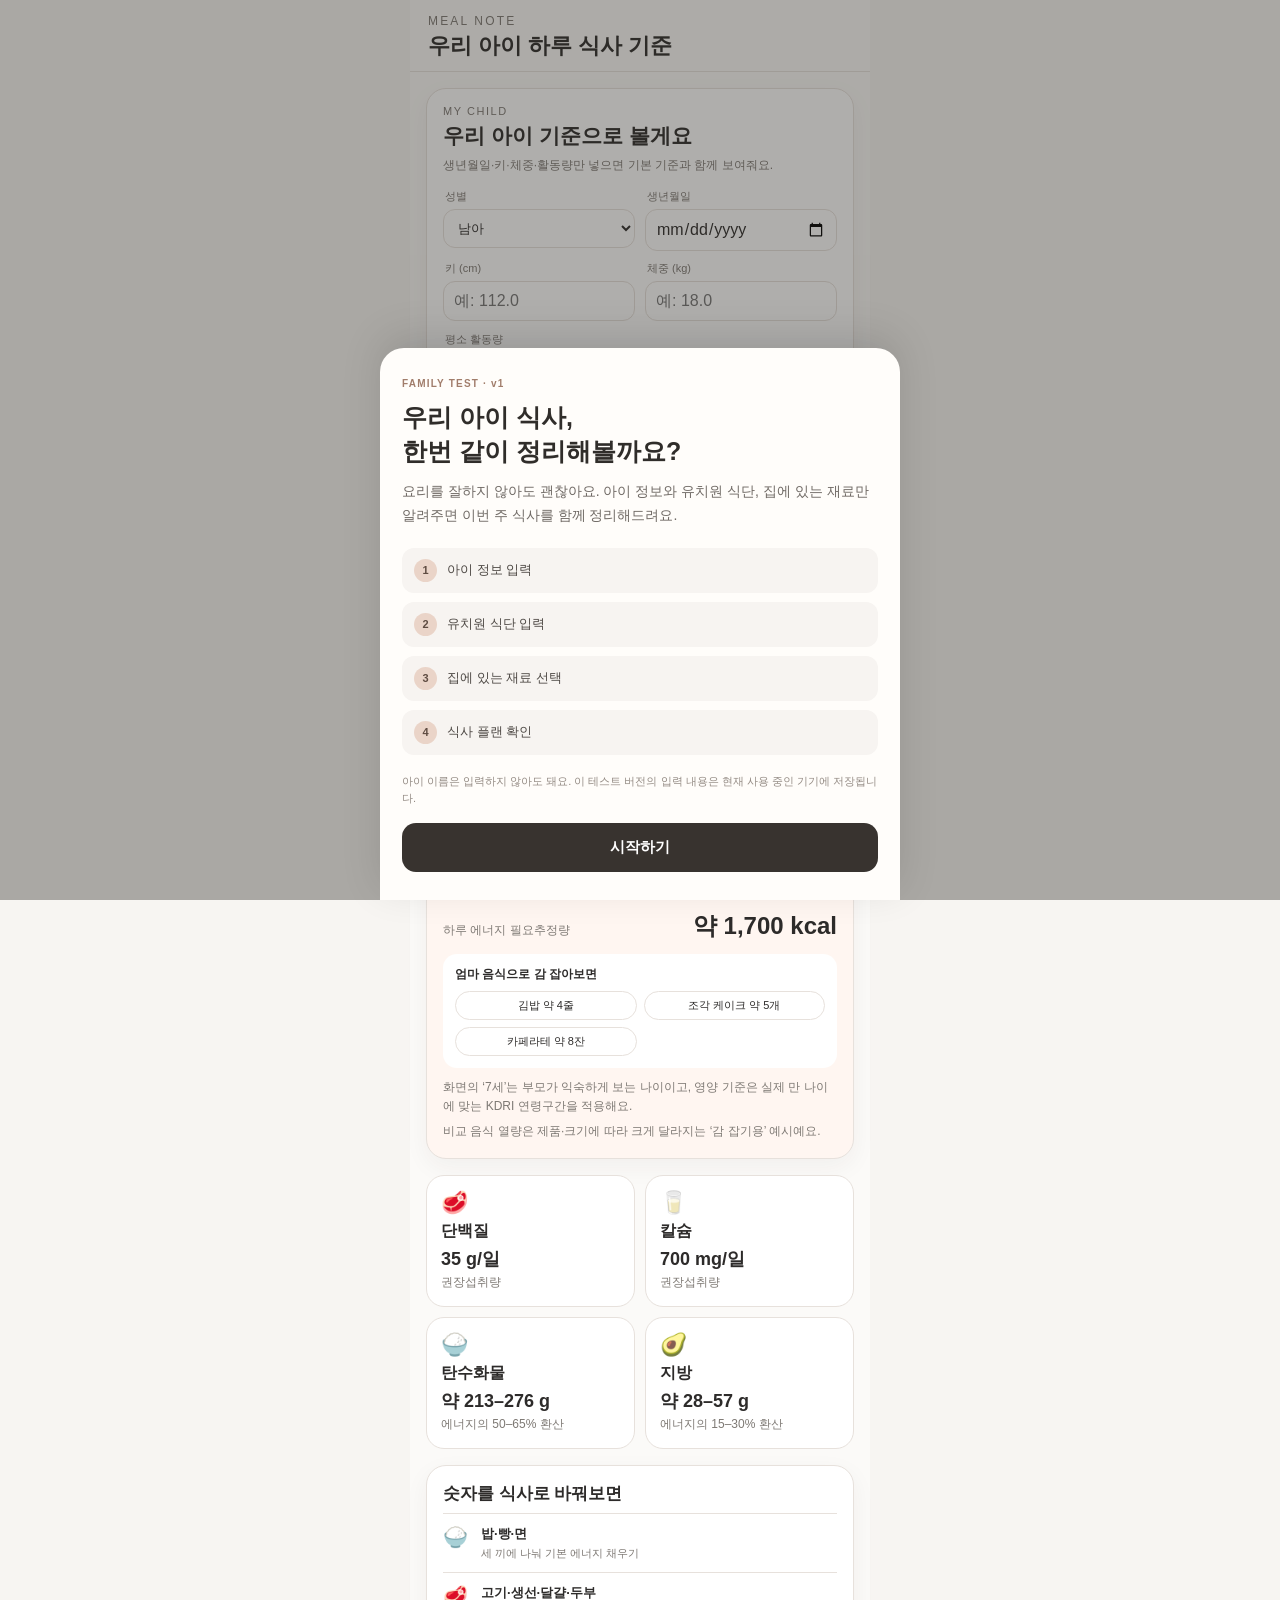
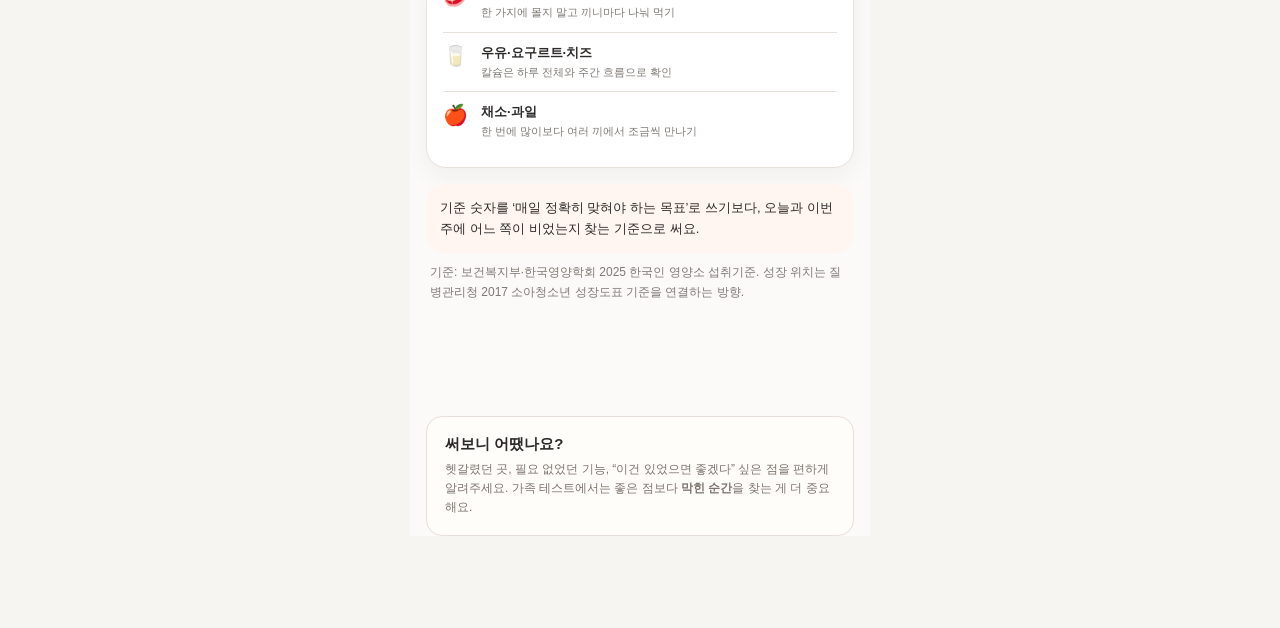
==== index.html @ 366c6d71 "Rename meal_note_family_test_v1.html to index.html" ====
<!doctype html>
<html lang="ko">
<head>
  <meta charset="utf-8" />
  <meta name="viewport" content="width=device-width, initial-scale=1" />
  <title>아이 식사 가이드 프로토타입</title>
  <style>
    :root{
      --bg:#f7f5f2;
      --card:#ffffff;
      --soft:#fff6f1;
      --soft2:#f4faf7;
      --text:#2d2b2a;
      --muted:#7e7974;
      --line:#e7e1dc;
      --accent:#f0b9a2;
      --accent-deep:#c98265;
      --shadow:0 8px 24px rgba(58,46,38,.05);
    }
    *{box-sizing:border-box}
    body{
      margin:0;
      background:var(--bg);
      color:var(--text);
      font-family:-apple-system,BlinkMacSystemFont,"Apple SD Gothic Neo","Noto Sans KR","Malgun Gothic",sans-serif;
    }
    button,input{font:inherit}
    .app{max-width:460px;margin:0 auto;min-height:100vh;background:#fbfaf8}
    header{
      position:sticky;top:0;z-index:10;
      background:rgba(251,250,248,.94);backdrop-filter:blur(10px);
      border-bottom:1px solid var(--line);
      padding:14px 18px 10px;
    }
    .brand{font-size:12px;letter-spacing:.18em;color:var(--muted)}
    .title{font-size:22px;font-weight:750;margin-top:3px}
    main{padding:16px 16px 96px}
    .view{display:none}
    .view.active{display:block}
    .section{margin-bottom:16px}
    .card{
      background:var(--card);border:1px solid var(--line);border-radius:20px;
      padding:16px;box-shadow:var(--shadow);
    }
    .hero{background:var(--soft)}
    .eyebrow{font-size:11px;letter-spacing:.14em;color:var(--muted)}
    h2{font-size:21px;margin:5px 0 6px}
    h3{font-size:17px;margin:0 0 6px}
    p{margin:0}
    .muted{color:var(--muted);font-size:12px;line-height:1.6}
    .grid2{display:grid;grid-template-columns:1fr 1fr;gap:10px}
    .mini{
      background:var(--card);border:1px solid var(--line);border-radius:18px;padding:14px;
    }
    .mini .emoji{font-size:22px}
    .mini strong{display:block;margin:5px 0 3px}
    .tagrow{display:flex;gap:7px;flex-wrap:wrap;margin-top:10px}
    .tag{border:1px solid var(--line);background:#fff;border-radius:999px;padding:6px 9px;font-size:11px}
    .upload{
      border:1.5px dashed #d9d1cb;border-radius:16px;padding:22px 14px;text-align:center;
      background:#fdfcfb;cursor:pointer;
    }
    .upload:hover{background:#fff9f6}
    .btnrow{display:grid;grid-template-columns:1fr 1fr;gap:8px;margin-top:10px}
    .btn{
      border:1px solid var(--line);border-radius:13px;background:#fff;padding:11px 12px;
      cursor:pointer;color:var(--text);
    }
    .btn.primary{background:#fff0e9;border-color:#efd4c8;font-weight:700}
    .btn.full{width:100%}
    .tabs{display:flex;gap:7px;margin:12px 0}
    .tab{
      border:0;background:transparent;border-radius:999px;padding:7px 11px;color:var(--muted);cursor:pointer
    }
    .tab.active{background:#fff0e9;color:var(--text);font-weight:700}
    .inputrow{display:flex;gap:8px}
    input[type=text]{
      flex:1;border:1px solid var(--line);border-radius:14px;padding:12px 13px;background:#fff;outline:none;
    }
    input[type=text]:focus{border-color:#d8b4a5}
    .chips{display:flex;gap:7px;flex-wrap:wrap;margin-top:12px}
    .chip{
      display:inline-flex;align-items:center;gap:5px;border:1px solid var(--line);
      background:#fff;border-radius:999px;padding:7px 9px;font-size:12px;
    }
    .chip button{border:0;background:none;color:#aaa;cursor:pointer;padding:0}
    .day{border:1px solid var(--line);border-radius:20px;overflow:hidden;background:#fff;box-shadow:var(--shadow)}
    .dayhead{padding:13px 15px;display:flex;justify-content:space-between;align-items:center}
    .today{background:var(--soft)}
    .tomorrow{background:var(--soft2)}
    .row{display:grid;grid-template-columns:78px 1fr;gap:7px;padding:10px 13px;border-top:1px solid var(--line)}
    .label{font-size:12px;color:var(--muted);font-weight:700}
    .food{font-size:13px;line-height:1.55}
    .note{
      background:var(--soft);border-radius:18px;padding:14px;font-size:13px;line-height:1.6
    }
    .preview{
      margin-top:10px;border-radius:14px;overflow:hidden;border:1px solid var(--line);display:none
    }
    .preview img{display:block;width:100%}
    .bottom{
      position:fixed;left:50%;bottom:0;transform:translateX(-50%);
      width:min(460px,100%);display:grid;grid-template-columns:repeat(3,1fr);
      background:rgba(255,255,255,.96);backdrop-filter:blur(12px);border-top:1px solid var(--line)
    }
    .navbtn{
      border:0;background:transparent;padding:12px 6px 10px;color:var(--muted);cursor:pointer;font-size:11px
    }
    .navbtn span{display:block;font-size:18px;margin-bottom:3px}
    .navbtn.active{color:var(--accent-deep);font-weight:700}
    .status{margin-top:10px;font-size:12px;color:var(--accent-deep);min-height:18px}
    .ingredient-photo-label{display:block}

    .softPicker{background:#fbf8f5;border:1px solid var(--line);border-radius:18px;padding:14px;margin-top:14px}
    .pickerTitle{font-size:14px;font-weight:750}
    .pickerGroup{margin-top:15px}
    .pickerLabel{font-size:12px;font-weight:750;color:#5f5a56;margin-bottom:7px}
    .quickGrid{display:flex;flex-wrap:wrap;gap:7px}
    .quick{border:1px solid var(--line);background:#fff;border-radius:999px;padding:8px 10px;font-size:12px;cursor:pointer;color:var(--text)}
    .quick.selected{background:#fff0e9;border-color:#e9c5b5;color:#9c6049;font-weight:700}


    .storeTab{border:1px solid var(--line);background:#fff;border-radius:14px;padding:11px 5px;color:var(--muted);cursor:pointer}
    .storeTab.active{background:#fff0e9;border-color:#edcfc2;color:var(--text);font-weight:750}
    .categoryBlock{padding:13px 0;border-top:1px solid var(--line)}
    .categoryBlock:first-child{border-top:0;padding-top:0}
    .categoryBlock:last-child{padding-bottom:0}
    .categoryName{font-size:13px;font-weight:750;margin-bottom:8px}
    .homeMark{display:inline-block;margin-top:5px;color:#a66b53;font-size:11px;background:#fff4ef;padding:4px 7px;border-radius:999px}
    .flexTitle{display:flex;justify-content:space-between;align-items:flex-start;gap:10px}
    .futureRow{display:grid;grid-template-columns:52px 1fr;gap:11px;padding:13px 0;border-top:1px solid var(--line)}
    .futureRow:first-of-type{margin-top:10px}
    .futureDate{display:flex;flex-direction:column;font-size:13px}
    .futureDate span{font-size:11px;color:var(--muted);margin-top:2px}
    .futureRow>div:last-child{font-size:13px;line-height:1.5}
    .consume{display:flex;flex-direction:column;gap:8px;margin-top:10px;font-size:12px}
    .consume span{padding:9px 10px;background:#faf8f6;border-radius:12px}
    .consume b{display:inline-block;width:42px;color:#a66b53}


    .profileCard{background:#fff}

    .profileTop{display:flex;justify-content:space-between;gap:12px;align-items:flex-start}
    .editProfile{border:1px solid var(--line);background:#fff;border-radius:999px;padding:7px 11px;color:#9a6b57;cursor:pointer;font-size:12px}
    .profileSummary{margin-top:12px;padding:12px 13px;border:1px solid var(--line);background:#fbfaf8;border-radius:14px;font-size:13px;line-height:1.65}

    .profileGrid{display:grid;grid-template-columns:1fr 1fr;gap:10px}
    .fieldLabel{display:block;font-size:11px;color:var(--muted);margin:0 0 5px 2px}
    .field{width:100%;border:1px solid var(--line);background:#fff;border-radius:12px;padding:10px;color:var(--text)}
    .activityBtns{display:grid;grid-template-columns:repeat(3,1fr);gap:7px}
    .activity{border:1px solid var(--line);background:#fff;border-radius:12px;padding:9px 5px;color:var(--muted);cursor:pointer}
    .activity.active{background:#fff0e9;border-color:#edcfc2;color:var(--text);font-weight:700}
    .growthStats{display:grid;grid-template-columns:repeat(3,1fr);gap:8px}
    .growthStats>div{border:1px solid var(--line);border-radius:14px;padding:11px 8px;background:#fbfaf8}
    .growthStats span,.growthStats small{display:block;color:var(--muted);font-size:10px}
    .growthStats strong{display:block;font-size:16px;margin:4px 0}
    .officialLink{display:inline-block;margin-top:10px;color:#a66b53;font-size:12px;text-decoration:none}
    .energyHero{margin-top:12px}
    .energyHero>div:first-child{display:flex;justify-content:space-between;align-items:baseline;gap:10px;padding:12px 0}
    .energyHero>div:first-child span{font-size:12px;color:var(--muted)}
    .energyHero>div:first-child strong{font-size:24px}
    .compareBox{display:grid;grid-template-columns:1fr 1fr;gap:7px;background:#fff;border-radius:14px;padding:12px}
    .compareBox b{grid-column:1/-1;font-size:12px;margin-bottom:1px}
    .compareBox span{font-size:11px;border:1px solid var(--line);border-radius:999px;padding:6px 8px;text-align:center}
    .number{font-size:18px;font-weight:800;margin:5px 0 2px}
    .dailyFoodRow{display:grid;grid-template-columns:30px 1fr;gap:8px;padding:11px 0;border-top:1px solid var(--line)}
    .dailyFoodRow:first-of-type{margin-top:8px}
    .dailyFoodRow span{font-size:20px}
    .dailyFoodRow b{display:block;font-size:13px}
    .dailyFoodRow small{display:block;color:var(--muted);font-size:11px;margin-top:2px;line-height:1.5}


    .recipeBox{margin:0 18px 14px;border:1px solid var(--line);border-radius:14px;background:#fff;overflow:hidden}
    .recipeBox summary{cursor:pointer;padding:13px 15px;font-weight:800;list-style:none}
    .recipeBox summary::-webkit-details-marker{display:none}
    .recipeInner{padding:0 15px 14px}
    .recipeNote{font-size:12px;color:#777;line-height:1.55;margin-bottom:10px}
    .recipeDish{padding:14px 0;border-top:1px solid var(--line)}
    .recipeDish:first-of-type{border-top:0}
    .recipeDishHead{display:flex;justify-content:space-between;gap:12px;align-items:baseline}
    .recipeDishHead b{font-size:16px}
    .recipeDishHead span{font-size:12px;color:#9b7a67;white-space:nowrap}
    .recipeMeta{font-size:12px;color:#827b75;margin-top:5px}
    .recipeIngredients{margin-top:8px;padding:9px 10px;border-radius:10px;background:#faf7f4;font-size:12px;line-height:1.55;color:#5e5a57}
    .recipeIngredients strong{color:#2f2d2b;margin-right:5px}
    .recipeDish ol{margin:10px 0 0 20px;padding:0;color:#4f4b47;font-size:13px;line-height:1.75}
    .videoBtn{display:flex;align-items:center;gap:10px;margin-top:12px;padding:12px 13px;border-radius:12px;background:#fff7f2;border:1px solid #ead8cc;color:#3c3834;text-decoration:none}
    .videoBtn b{display:block;font-size:13px;margin-bottom:2px}
    .videoBtn small{display:block;font-size:11px;line-height:1.45;color:#8a7467}
    .videoIcon{display:flex;align-items:center;justify-content:center;width:30px;height:30px;border-radius:50%;background:#e7c1ad;font-size:12px;flex:0 0 30px}
    .videoBtn.searchOnly{background:#fafafa;border-color:#e6e3e0}
    .videoBtn.searchOnly .videoIcon{background:#ece9e6}

    .videoRule{display:inline-block;margin-top:5px;color:#9a7968}


    .weeklyCard{margin:0 0 22px;padding:20px 18px;border:1px solid var(--line);border-radius:22px;background:#fff}
    .weeklyEyebrow{font-size:11px;letter-spacing:.14em;color:#8b8179;margin-bottom:7px}
    .weeklyTitle{font-size:21px;font-weight:800;line-height:1.4;margin-bottom:8px}
    .weeklySub{font-size:13px;color:#6c6763;line-height:1.6;margin-bottom:18px}
    .nutriRow{margin:14px 0}
    .nutriTop{display:flex;justify-content:space-between;gap:12px;font-size:14px}
    .nutriTop span{color:#7a746f;font-size:12px}
    .nutriTrack{height:9px;background:#f1ece8;border-radius:999px;overflow:hidden;margin:7px 0 5px}
    .nutriFill{height:100%;background:#d9b7a4;border-radius:999px}
    .nutriDesc{font-size:12px;color:#8a8580}
    .weeklyReassure{margin-top:18px;padding:14px 15px;border-radius:14px;background:#fbf6f1;font-size:14px;line-height:1.6;color:#5f574f}

    .reassureBox{margin:14px 18px 18px;padding:16px 17px;border-radius:16px;background:#fbf6f1;border:1px solid #eadfd6}
    .reassureEyebrow{font-size:11px;letter-spacing:.13em;color:#9b7a67;margin-bottom:6px}
    .reassureTitle{font-size:18px;font-weight:800;margin-bottom:7px}
    .reassureBody{font-size:14px;line-height:1.65;color:#5e5a57}
    .manualMeal{margin-top:14px;padding-top:4px;border-top:1px solid var(--line)}
    .mealText{width:100%;min-height:78px;resize:vertical;border:1px solid var(--line);background:#fff;border-radius:13px;padding:10px 11px;color:var(--text);font:inherit;line-height:1.55}
    .missingMeal{display:inline-block;background:#f6f3ef;color:#8b817a;border-radius:999px;padding:5px 8px;font-size:11px}
    .ingredientUsed{display:inline-block;margin-top:6px;color:#a66b53;background:#fff3ed;border-radius:999px;padding:5px 8px;font-size:11px}

    @media (max-width:360px){.grid2{grid-template-columns:1fr}.row{grid-template-columns:70px 1fr}}
  </style>

<style>
.testerWelcome{position:fixed;inset:0;z-index:99999;background:rgba(45,42,39,.38);display:flex;align-items:flex-end;justify-content:center;padding:0}
.testerSheet{width:min(100%,520px);background:#fffdfa;border-radius:24px 24px 0 0;padding:30px 22px 28px;box-shadow:0 -12px 40px rgba(0,0,0,.12)}
.testerBadge{font-size:10px;letter-spacing:.12em;color:#a17d6b;font-weight:700;margin-bottom:12px}
.testerSheet h2{font-size:25px;line-height:1.35;margin:0 0 12px;color:#302d2a}
.testerSheet>p{font-size:14px;line-height:1.7;color:#706a65;margin:0 0 20px}
.testerSteps{display:grid;gap:9px;margin:0 0 18px}
.testerSteps div{display:flex;align-items:center;gap:10px;padding:11px 12px;background:#f7f4f1;border-radius:12px;font-size:13px;color:#4e4945}
.testerSteps b{display:flex;width:23px;height:23px;border-radius:50%;align-items:center;justify-content:center;background:#ead4c8;color:#5f4c42;font-size:11px}
.testerPrivacy{font-size:11px;line-height:1.55;color:#948b84;margin-bottom:16px}
.testerStart{width:100%;border:0;border-radius:14px;padding:15px;background:#38332f;color:white;font-size:15px;font-weight:700}
.testFeedback{margin:18px 16px 92px;padding:18px;border:1px solid #e6ded8;border-radius:16px;background:#fffdfa}
.testFeedback h3{margin:0 0 6px;font-size:15px}.testFeedback p{margin:0;font-size:12px;line-height:1.6;color:#7c746e}
</style>

</head>
<body>
<div class="app">
  <header>
    <div class="brand">MEAL NOTE</div>
    <div class="title" id="headerTitle">우리 아이 하루 식사 기준</div>
  </header>

  <main>
    <!-- GUIDE -->
    <section class="view active" id="guide">
      <div class="section card profileCard">
        <div class="profileTop">
          <div>
            <div class="eyebrow">MY CHILD</div>
            <h2 id="profileHeadline">우리 아이 기준으로 볼게요</h2>
            <p class="muted" id="profileIntro">생년월일·키·체중·활동량만 넣으면 기본 기준과 함께 보여줘요.</p>
          </div>
          <button class="editProfile" id="editProfile" style="display:none">수정</button>
        </div>

        <div id="profileSummary" class="profileSummary" style="display:none"></div>

        <div id="profileForm">
        <div class="profileGrid" style="margin-top:14px">
          <div>
            <label class="fieldLabel">성별</label>
            <select id="childSex" class="field">
              <option value="남자">남아</option>
              <option value="여자">여아</option>
            </select>
          </div>
          <div>
            <label class="fieldLabel">생년월일</label>
            <input id="childBirth" class="field" type="date">
          </div>
          <div>
            <label class="fieldLabel">키 (cm)</label>
            <input id="childHeight" class="field" type="number" step="0.1" placeholder="예: 112.0">
          </div>
          <div>
            <label class="fieldLabel">체중 (kg)</label>
            <input id="childWeight" class="field" type="number" step="0.1" placeholder="예: 18.0">
          </div>
        </div>

        <div style="margin-top:11px">
          <label class="fieldLabel">평소 활동량</label>
          <div class="activityBtns">
            <button class="activity active" data-act="보통">보통</button>
            <button class="activity" data-act="적음">적은 편</button>
            <button class="activity" data-act="많음">많은 편</button>
          </div>
        </div>
        <button class="btn primary full" id="saveProfile" style="margin-top:12px">우리 아이 정보 적용</button>
        <div class="status" id="profileStatus"></div>
        </div>
      </div>

      <div class="section card growthCard">
        <div class="flexTitle">
          <div><div class="eyebrow">GROWTH POSITION</div><h3 style="margin-top:4px">지금 어디쯤 있을까?</h3></div>
          <span class="muted" id="childAgeLabel">정보를 입력해 주세요</span>
        </div>
        <div class="growthStats" style="margin-top:13px">
          <div><span>키</span><strong id="heightStat">—</strong><small id="heightPct">공식 백분위 확인</small></div>
          <div><span>체중</span><strong id="weightStat">—</strong><small id="weightPct">공식 백분위 확인</small></div>
          <div><span>BMI</span><strong id="bmiStat">—</strong><small id="bmiPct">키·체중이 같으면 BMI 값도 같아요</small></div>
        </div>
        <p class="muted" style="margin-top:12px">BMI 숫자 자체는 키와 체중으로 계산하므로 나이·성별을 바꿔도 키·체중이 같으면 그대로예요. 대신 성장에서 중요한 것은 같은 BMI가 또래에서 어느 위치인지 보는 ‘BMI 백분위’예요. 이 프로토타입은 그 부분을 임의 추정하지 않고 공식 계산기로 연결해요.</p>
        <a class="officialLink" href="https://knhanes.kdca.go.kr/knhanes/grtcht/main.do" target="_blank" rel="noopener">질병관리청 성장상태 측정계산기 ↗</a>
      </div>

      <div class="section card hero">
        <div class="eyebrow" id="guideEyebrow">DAILY GUIDE · AGE 6–8</div>
        <h2 id="guideTitle">7세 남아 하루 기준</h2>
        <div class="energyHero">
          <div><span>하루 에너지 필요추정량</span><strong id="energyValue">약 1,700 kcal</strong></div>
          <div class="compareBox">
            <b>엄마 음식으로 감 잡아보면</b>
            <span id="compareKimbap">김밥 약 4줄</span>
            <span id="compareCake">조각 케이크 약 5개</span>
            <span id="compareLatte">카페라테 약 8잔</span>
          </div>
        </div>
        <p class="muted" id="kdriAgeNote" style="margin-top:10px">화면의 ‘7세’는 부모가 익숙하게 보는 나이이고, 영양 기준은 실제 만 나이에 맞는 KDRI 연령구간을 적용해요.</p>
        <p class="muted" style="margin-top:6px">비교 음식 열량은 제품·크기에 따라 크게 달라지는 ‘감 잡기용’ 예시예요.</p>
      </div>

      <div class="section grid2 nutrientGrid">
        <div class="mini"><div class="emoji">🥩</div><strong>단백질</strong><div class="number" id="proteinValue">35 g/일</div><div class="muted">권장섭취량</div></div>
        <div class="mini"><div class="emoji">🥛</div><strong>칼슘</strong><div class="number" id="calciumValue">700 mg/일</div><div class="muted">권장섭취량</div></div>
        <div class="mini"><div class="emoji">🍚</div><strong>탄수화물</strong><div class="number" id="carbRange">약 213–276 g</div><div class="muted">에너지의 50–65% 환산</div></div>
        <div class="mini"><div class="emoji">🥑</div><strong>지방</strong><div class="number" id="fatRange">약 28–57 g</div><div class="muted">에너지의 15–30% 환산</div></div>
      </div>

      <div class="section card">
        <h3>숫자를 식사로 바꿔보면</h3>
        <div class="dailyFoodRow"><span>🍚</span><div><b>밥·빵·면</b><small>세 끼에 나눠 기본 에너지 채우기</small></div></div>
        <div class="dailyFoodRow"><span>🥩</span><div><b>고기·생선·달걀·두부</b><small>한 가지에 몰지 말고 끼니마다 나눠 먹기</small></div></div>
        <div class="dailyFoodRow"><span>🥛</span><div><b>우유·요구르트·치즈</b><small>칼슘은 하루 전체와 주간 흐름으로 확인</small></div></div>
        <div class="dailyFoodRow"><span>🍎</span><div><b>채소·과일</b><small>한 번에 많이보다 여러 끼에서 조금씩 만나기</small></div></div>
      </div>

      <div class="note">기준 숫자를 ‘매일 정확히 맞혀야 하는 목표’로 쓰기보다, 오늘과 이번 주에 어느 쪽이 비었는지 찾는 기준으로 써요.</div>
      <p class="muted" style="margin:10px 4px 0">기준: 보건복지부·한국영양학회 2025 한국인 영양소 섭취기준. 성장 위치는 질병관리청 2017 소아청소년 성장도표 기준을 연결하는 방향.</p>
    </section>

    <!-- INPUT -->
    <section class="view" id="input">
      <div class="section">
        <div class="eyebrow">MEAL SETUP</div>
        <h2>우리 아이 식사 준비</h2>
        <p class="muted">유치원에서 먹는 것과 집에 있는 재료만 알려주세요.</p>
      </div>

      <div class="section card">
        <h3>🏫 유치원 식단</h3>
        <p class="muted">식단표 사진이나 캡처 이미지를 올려주세요.</p>
        <label class="upload" for="mealFile" style="display:block;margin-top:13px">
          <div style="font-size:26px">＋</div>
          <strong>식단표 사진 올리기</strong>
          <div class="muted" style="margin-top:4px">사진 · 캡처 이미지</div>
        </label>
        <input id="mealFile" type="file" accept="image/*" hidden />
        <div class="preview" id="mealPreview"><img id="mealPreviewImg" alt="식단표 미리보기"></div>
        <div class="status" id="mealStatus"></div>

        <div class="manualMeal">
          <div class="pickerLabel" style="margin-top:16px">식단 내용을 직접 넣거나 수정할 수 있어요</div>
          <label class="fieldLabel">오늘 유치원 식단</label>
          <textarea id="schoolToday" class="mealText" placeholder="예: 오전 요구르트 / 점심 쌀밥, 소고기탕국... / 오후 우유"></textarea>
          <label class="fieldLabel" style="margin-top:10px">내일 유치원 식단</label>
          <textarea id="schoolTomorrow" class="mealText" placeholder="예: 오전 시리얼·우유 / 점심 흑미밥, 시락국..."></textarea>
          <button class="btn primary full" id="saveSchoolMeals" style="margin-top:10px">유치원 식단 저장</button>
        </div>

        <div class="note" style="margin-top:10px">
          지금은 사진 미리보기 + 직접 입력까지 작동해요. 실제 자동 식단 인식은 AI/API 연결 단계에서 붙일 수 있어요.
        </div>
      </div>

      <div class="section card">
        <h3>🏠 우리집에 있는 재료</h3>
        <p class="muted">먼저 어디에 있는지 골라보세요. 자주 쓰는 재료만 추려뒀어요.</p>

        <div class="storeTabs" style="display:grid;grid-template-columns:repeat(3,1fr);gap:8px;margin-top:14px">
          <button class="storeTab active" data-store="냉장">🧊 냉장</button>
          <button class="storeTab" data-store="냉동">❄️ 냉동</button>
          <button class="storeTab" data-store="상온">🥫 상온</button>
        </div>

        <div id="guidedPicker" class="softPicker"></div>

        <div style="margin-top:15px">
          <div class="pickerLabel">목록에 없어요</div>
          <div class="inputrow">
            <input id="ingredientInput" type="text" placeholder="직접 입력해도 돼요" />
            <button class="btn primary" id="addIngredient">추가</button>
          </div>
        </div>

        <div class="btnrow">
          <label class="btn ingredient-photo-label" for="ingredientFile">📷 사진으로 추가</label>
          <button class="btn" id="clearIngredients">전체 지우기</button>
        </div>
        <input id="ingredientFile" type="file" accept="image/*" hidden />
        <div class="preview" id="ingredientPreview"><img id="ingredientPreviewImg" alt="재료 사진 미리보기"></div>

        <div style="margin-top:16px">
          <div class="pickerLabel">지금 우리집에 있는 것 <span id="ingredientCount" style="color:var(--accent-deep)"></span></div>
          <div class="chips" id="ingredientChips"></div>
        </div>
        <div class="status" id="ingredientStatus"></div>
      </div>
    </section>

    <!-- PLAN -->
    <section class="view" id="plan">
      <div class="section">
        <div class="eyebrow">5 DAY MEAL FLOW</div>
        <h2>오늘부터 5일 식단</h2>
        <p class="muted">식사 플랜은 자세히, 그 이후 3일은 집에 있는 재료로 가볍게 미리 봐요.</p>
      </div>

      <div id="planNotice" class="section note"></div>
      <div id="todayPlan"></div>
      <div id="tomorrowPlan"></div>

      <div class="section card">
        <div class="flexTitle">
          <div><div class="eyebrow">NEXT 3 DAYS</div><h3 style="margin-top:4px">그 이후는 이렇게 이어가요</h3></div>
          <span class="muted">밥 · 국 · 반찬 구성으로</span>
        </div>
        <div id="futurePlans"></div>
      </div>

      <div id="weeklyNutrition"></div>

      <div class="section card">
        <h3 style="font-size:15px">🧺 재료 소진 순서</h3>
        <div class="consume" id="consumeOrder"></div>
      </div>

      <div class="section grid2">
        <div class="card"><h3 style="font-size:15px">🌈 이번 흐름</h3><p class="muted" id="flowSummary">입력된 식단과 재료를 기준으로 조정해요.</p></div>
        <div class="card"><h3 style="font-size:15px">🛒 장보기</h3><p class="muted" id="shoppingSummary">집에 없는 것만 추려볼게요.</p></div>
      </div>
    </section>
  </main>

  
<div class="testFeedback">
  <h3>써보니 어땠나요?</h3>
  <p>헷갈렸던 곳, 필요 없었던 기능, “이건 있었으면 좋겠다” 싶은 점을 편하게 알려주세요. 가족 테스트에서는 좋은 점보다 <b>막힌 순간</b>을 찾는 게 더 중요해요.</p>
</div>

<nav class="bottom">
    <button class="navbtn active" data-view="guide"><span>🌱</span>하루 기준</button>
    <button class="navbtn" data-view="input"><span>✏️</span>식단·재료 입력</button>
    <button class="navbtn" data-view="plan"><span>📅</span>식사 플랜</button>
  </nav>
</div>

<script>
  const views = document.querySelectorAll('.view');
  const navs = document.querySelectorAll('.navbtn');
  const headerTitle = document.getElementById('headerTitle');
  const titles = {
    guide:'우리 아이 하루 식사 기준',
    input:'식단 · 우리집 재료',
    plan:'오늘 · 내일 식단'
  };

  navs.forEach(btn=>{
    btn.addEventListener('click',()=>{
      navs.forEach(x=>x.classList.remove('active'));
      btn.classList.add('active');
      views.forEach(v=>v.classList.remove('active'));
      document.getElementById(btn.dataset.view).classList.add('active');
      headerTitle.textContent = btn.dataset.view==='guide' ? currentGuideHeader() : titles[btn.dataset.view];
      window.scrollTo({top:0,behavior:'smooth'});
    });
  });

  function previewFile(input, boxId, imgId, statusId, text){
    const file=input.files?.[0];
    if(!file) return;
    const url=URL.createObjectURL(file);
    document.getElementById(imgId).src=url;
    document.getElementById(boxId).style.display='block';
    if(statusId) document.getElementById(statusId).textContent=text;
  }


  let childActivity='보통';

  // 2025 KDRI prototype values used here:
  // 3–5 y: energy 1400 kcal, protein 25 g, calcium 550 mg
  // 6–8 y: energy male 1700 / female 1500 kcal, protein 35 g
  // Calcium is displayed as 700 mg for 6–8 y in this prototype.
  const kdri = {
    "3-5": {
      male:{energy:1400, protein:25, calcium:550},
      female:{energy:1400, protein:25, calcium:550}
    },
    "6-8": {
      male:{energy:1700, protein:35, calcium:700},
      female:{energy:1500, protein:35, calcium:700}
    }
  };

  document.querySelectorAll('.activity').forEach(btn=>{
    btn.addEventListener('click',()=>{
      document.querySelectorAll('.activity').forEach(x=>x.classList.remove('active'));
      btn.classList.add('active');
      childActivity=btn.dataset.act;
    });
  });

  const savedProfile=JSON.parse(localStorage.getItem('mealnote.childProfile') || 'null');
  if(savedProfile){
    document.getElementById('childSex').value=savedProfile.sex || '남자';
    document.getElementById('childBirth').value=savedProfile.birth || '';
    document.getElementById('childHeight').value=savedProfile.height || '';
    document.getElementById('childWeight').value=savedProfile.weight || '';
    childActivity=savedProfile.activity || '보통';
    document.querySelectorAll('.activity').forEach(x=>x.classList.toggle('active',x.dataset.act===childActivity));
  }

  function getAge(){
    const birth=document.getElementById('childBirth').value;
    if(!birth) return null;
    const b=new Date(birth+'T00:00:00');
    const now=new Date();
    let months=(now.getFullYear()-b.getFullYear())*12+(now.getMonth()-b.getMonth());
    if(now.getDate()<b.getDate()) months--;
    if(months<0) return null;
    return {months, years:Math.floor(months/12), rem:months%12};
  }

  function nutritionGroup(ageYears){
    if(ageYears>=3 && ageYears<=5) return "3-5";
    if(ageYears>=6 && ageYears<=8) return "6-8";
    return null;
  }

  function displayAge(){
    const birth=document.getElementById('childBirth')?.value;
    if(!birth) return null;
    const y=parseInt(birth.slice(0,4),10);
    return new Date().getFullYear()-y+1;
  }

  function currentGuideHeader(){
    const age=getAge();
    const shown=displayAge();
    const sex=document.getElementById('childSex')?.value;
    if(!age || !shown) return '우리 아이 하루 식사 기준';
    const sexLabel=sex==='여자'?'여아':'남아';
    return `${shown}세 ${sexLabel} 하루 식사 기준`;
  }

  function updateNutritionGuide(){
    const age=getAge();
    const shown=displayAge();
    const sex=document.getElementById('childSex').value;
    if(!age || !shown) return;
    const group=nutritionGroup(age.years);
    const sexKey=sex==='여자'?'female':'male';
    const sexLabel=sex==='여자'?'여아':'남아';

    document.getElementById('guideTitle').textContent=`${shown}세 ${sexLabel} 하루 기준`;
    document.getElementById('guideEyebrow').textContent =
      group ? `DAILY GUIDE · KDRI 만 ${group}세 적용` : `DAILY GUIDE · 만 ${age.years}세 기준`;
    const note=document.getElementById('kdriAgeNote');
    if(note) note.textContent=`${shown}세로 보여드리되, 영양 수치는 실제 만 ${age.years}세 ${age.rem}개월에 해당하는 KDRI ${group ? '만 '+group+'세' : '연령'} 기준을 적용해요.`;
    headerTitle.textContent=currentGuideHeader();

    if(!group || !kdri[group]){
      document.getElementById('energyValue').textContent='연령 기준 확장 예정';
      return;
    }

    const d=kdri[group][sexKey];
    document.getElementById('energyValue').textContent=`약 ${d.energy.toLocaleString()} kcal`;
    document.getElementById('proteinValue').textContent=`${d.protein} g/일`;
    document.getElementById('calciumValue').textContent=`${d.calcium} mg/일`;

    const carbLow=Math.round(d.energy*.50/4), carbHigh=Math.round(d.energy*.65/4);
    const fatLow=Math.round(d.energy*.15/9), fatHigh=Math.round(d.energy*.30/9);
    document.getElementById('carbRange').textContent=`약 ${carbLow}–${carbHigh} g`;
    document.getElementById('fatRange').textContent=`약 ${fatLow}–${fatHigh} g`;

    document.getElementById('compareKimbap').textContent=`김밥 약 ${(d.energy/430).toFixed(1)}줄`;
    document.getElementById('compareCake').textContent=`조각 케이크 약 ${(d.energy/330).toFixed(1)}개`;
    document.getElementById('compareLatte').textContent=`카페라테 약 ${(d.energy/200).toFixed(1)}잔`;
  }

  function updateProfileSummary(){
    const age=getAge();
    const h=parseFloat(document.getElementById('childHeight').value);
    const w=parseFloat(document.getElementById('childWeight').value);
    const sex=document.getElementById('childSex').value;
    document.getElementById('heightStat').textContent=isFinite(h)?`${h.toFixed(1)} cm`:'—';
    document.getElementById('weightStat').textContent=isFinite(w)?`${w.toFixed(1)} kg`:'—';

    let bmi=null;
    if(isFinite(h)&&isFinite(w)&&h>0){
      bmi=w/((h/100)**2);
      document.getElementById('bmiStat').textContent=bmi.toFixed(1);
    }else document.getElementById('bmiStat').textContent='—';

    if(age){
      document.getElementById('childAgeLabel').textContent=`${displayAge()}세 · 만 ${age.years}세 ${age.rem}개월`;
      const sexEmoji=sex==='여자'?'👧':'👦';
      const shown=displayAge();
      const parts=[`${sexEmoji} ${shown}세 (만 ${age.years}세 ${age.rem}개월)`];
      if(isFinite(h)) parts.push(`${h.toFixed(1)}cm`);
      if(isFinite(w)) parts.push(`${w.toFixed(1)}kg`);
      if(bmi) parts.push(`BMI ${bmi.toFixed(1)}`);
      parts.push(`활동량 ${childActivity}`);
      document.getElementById('profileSummary').textContent=parts.join(' · ');
    }
    updateNutritionGuide();
    if(document.getElementById('guide').classList.contains('active')){
      headerTitle.textContent=currentGuideHeader();
    }
  }

  function collapseProfile(){
    document.getElementById('profileForm').style.display='none';
    document.getElementById('profileSummary').style.display='block';
    document.getElementById('editProfile').style.display='block';
    document.getElementById('profileHeadline').textContent='우리 아이';
    document.getElementById('profileIntro').textContent='저장된 정보를 기준으로 아래 내용을 보여드려요.';
  }

  function expandProfile(){
    document.getElementById('profileForm').style.display='block';
    document.getElementById('profileSummary').style.display='none';
    document.getElementById('editProfile').style.display='none';
    document.getElementById('profileHeadline').textContent='우리 아이 기준으로 볼게요';
    document.getElementById('profileIntro').textContent='생년월일·키·체중·활동량만 넣으면 기본 기준과 함께 보여줘요.';
  }

  document.getElementById('editProfile').addEventListener('click',expandProfile);

  document.getElementById('saveProfile').addEventListener('click',()=>{
    const profile={
      sex:document.getElementById('childSex').value,
      birth:document.getElementById('childBirth').value,
      height:document.getElementById('childHeight').value,
      weight:document.getElementById('childWeight').value,
      activity:childActivity
    };
    localStorage.setItem('mealnote.childProfile',JSON.stringify(profile));
    updateProfileSummary();
    document.getElementById('profileStatus').textContent='우리 아이 정보를 적용했어요.';
    collapseProfile();
  });

  ['childBirth','childHeight','childWeight','childSex'].forEach(id=>
    document.getElementById(id).addEventListener('input',updateProfileSummary)
  );

  updateProfileSummary();
  if(savedProfile && savedProfile.birth) collapseProfile();


  let schoolMeals={today:'',tomorrow:'',photo:false};
  try{
    const savedSchool=JSON.parse(localStorage.getItem('mealnote.schoolMeals') || 'null');
    if(savedSchool) schoolMeals={...schoolMeals,...savedSchool};
  }catch(e){}

  const schoolTodayEl=document.getElementById('schoolToday');
  const schoolTomorrowEl=document.getElementById('schoolTomorrow');
  if(schoolTodayEl) schoolTodayEl.value=schoolMeals.today || '';
  if(schoolTomorrowEl) schoolTomorrowEl.value=schoolMeals.tomorrow || '';

  const saveSchoolBtn=document.getElementById('saveSchoolMeals');
  if(saveSchoolBtn){
    saveSchoolBtn.addEventListener('click',()=>{
      schoolMeals.today=schoolTodayEl.value.trim();
      schoolMeals.tomorrow=schoolTomorrowEl.value.trim();
      localStorage.setItem('mealnote.schoolMeals',JSON.stringify(schoolMeals));
      document.getElementById('mealStatus').textContent='유치원 식단을 저장했어요. 식사 플랜 추천에 바로 반영돼요.';
      generatePlans();
    });
  }

  document.getElementById('mealFile').addEventListener('change', e=>{
    previewFile(e.target,'mealPreview','mealPreviewImg','mealStatus','식단표 사진이 등록됐어요. 이 프로토타입에서는 자동 인식 대신 아래 칸에 내용을 확인·입력해 주세요.');
    schoolMeals.photo=!!e.target.files?.[0];
    localStorage.setItem('mealnote.schoolMeals',JSON.stringify(schoolMeals));
    generatePlans();
  });

  document.getElementById('ingredientFile').addEventListener('change', e=>{
    previewFile(e.target,'ingredientPreview','ingredientPreviewImg','ingredientStatus','재료 사진이 등록됐어요. 실제 버전에서는 AI가 사진 속 재료 후보를 뽑아주게 만들 수 있어요.');
  });

  const ingredientCatalog = {
    "냉장": {
      "🥩 고기": ["국거리","불고기용 소고기","삼겹살","목살","다진 돼지고기","닭고기"],
      "🥚 달걀·두부": ["달걀","두부","유부"],
      "🥬 채소": ["애호박","양파","당근","버섯","대파","브로콜리","콩나물","숙주","깻잎"],
      "🥛 유제품": ["우유","요구르트","치즈"],
      "🍱 반찬·기타": ["김치","햄","어묵","맛살"]
    },
    "냉동": {
      "🥩 고기": ["국거리","갈비","삼겹살","항정살","대패삼겹","닭고기"],
      "🐟 생선·해산물": ["가자미","갈치","고등어","오징어","새우"],
      "🍗 간편식": ["치킨","핫도그","피자","만두","돈까스","떡갈비"],
      "🍚 밥·면": ["냉동밥","떡","우동면"]
    },
    "상온": {
      "🍚 밥·면": ["쌀","잡곡","국수","파스타","라면"],
      "🥫 통조림": ["참치캔","야채참치","스팸","옥수수캔"],
      "🐟 건어물": ["잔멸치","김","미역"],
      "🥔 자주 두는 채소": ["감자","고구마","양파"],
      "🥣 아침·간식": ["시리얼","식빵","김가루"]
    }
  };

  let ingredients=[];
  try{
    const migratedIngredients=JSON.parse(localStorage.getItem('mealnote.ingredients.v3') || 'null');
    if(Array.isArray(migratedIngredients)) ingredients=migratedIngredients;
  }catch(e){
    ingredients=[];
  }
  let currentStore='냉장';

  const chips=document.getElementById('ingredientChips');
  const input=document.getElementById('ingredientInput');
  const picker=document.getElementById('guidedPicker');

  function save(){ localStorage.setItem('mealnote.ingredients.v3',JSON.stringify(ingredients)); if(typeof generatePlans==='function') generatePlans(); }

  function renderPicker(){
    picker.innerHTML='';
    Object.entries(ingredientCatalog[currentStore]).forEach(([category,items])=>{
      const block=document.createElement('div');
      block.className='categoryBlock';
      const title=document.createElement('div');
      title.className='categoryName';
      title.textContent=category;
      const grid=document.createElement('div');
      grid.className='quickGrid';
      items.forEach(name=>{
        const btn=document.createElement('button');
        btn.className='quick';
        btn.textContent=name;
        const exists=ingredients.some(i=>i.name===name && i.cat===currentStore);
        if(exists) btn.classList.add('selected');
        btn.onclick=()=>{
          const existing=ingredients.find(i=>i.name===name && i.cat===currentStore);
          if(existing){
            ingredients=ingredients.filter(i=>i.id!==existing.id);
            const elsewhere=[...new Set(ingredients.filter(i=>i.name===name).map(i=>i.cat))];
            document.getElementById('ingredientStatus').textContent=
              elsewhere.length
              ? `${currentStore}의 ${name}은 뺐어요. 하지만 ${elsewhere.join('·')}에도 ${name}이 등록되어 있어 추천에는 계속 사용할 수 있어요.`
              : `${name}을(를) 우리집 재료에서 완전히 뺐어요.`;
          }else{
            ingredients.push({id:Date.now()+Math.random(),name,cat:currentStore});
            document.getElementById('ingredientStatus').textContent=`${name} 있어요 ✓`;
          }
          save(); render(); renderPicker();
        };
        grid.appendChild(btn);
      });
      block.append(title,grid);
      picker.appendChild(block);
    });
  }

  function render(){
    chips.innerHTML='';
    ingredients.forEach(item=>{
      const span=document.createElement('span');
      span.className='chip';
      span.innerHTML=`${item.name} <small style="color:#aaa">${item.cat}</small> <button aria-label="삭제">×</button>`;
      span.querySelector('button').onclick=()=>{
        ingredients=ingredients.filter(x=>x.id!==item.id);
        save(); render(); renderPicker();
      };
      chips.appendChild(span);
    });
    if(!chips.children.length) chips.innerHTML='<span class="muted">등록된 재료가 없어요.</span>';
    document.getElementById('ingredientCount').textContent=`${ingredients.length}개`;
  }

  document.querySelectorAll('.storeTab').forEach(tab=>{
    tab.onclick=()=>{
      document.querySelectorAll('.storeTab').forEach(x=>x.classList.remove('active'));
      tab.classList.add('active');
      currentStore=tab.dataset.store;
      renderPicker();
    };
  });

  function addIngredient(){
    const name=input.value.trim();
    if(!name) return;
    if(!ingredients.some(i=>i.name===name && i.cat===currentStore)){
      ingredients.push({id:Date.now(),name,cat:currentStore});
    }
    input.value='';
    save(); render(); renderPicker();
    document.getElementById('ingredientStatus').textContent=`${name}을(를) ${currentStore}에 추가했어요.`;
  }
  document.getElementById('addIngredient').onclick=addIngredient;
  input.addEventListener('keydown',e=>{if(e.key==='Enter') addIngredient();});
  document.getElementById('clearIngredients').onclick=()=>{
    if(confirm('등록된 재료를 모두 지울까요?')){
      ingredients=[]; save(); render(); renderPicker();
      document.getElementById('ingredientStatus').textContent='재료 목록을 비웠어요.';
    }
  };


  function names(){ return ingredients.map(x=>x.name); }
  function has(name){ return names().includes(name); }
  function locationsOf(name){ return ingredients.filter(x=>x.name===name).map(x=>x.cat); }
  function ingredientLabel(name){
    const locs=[...new Set(locationsOf(name))];
    return locs.length ? `${locs.join('/')} ${name}` : name;
  }

  // Common Korean home meals. A recipe is recommended only when its main
  // ingredients are actually registered at home. Optional ingredients raise its score.
  const recipeLibrary = [
    {
      title:'쌀밥 · 소고기미역국 · 달걀말이 · 브로콜리무침',
      req:['국거리','미역','달걀','브로콜리'],
      opt:['대파','당근'],
      protein:'beef', priority:'fridge',
      groups:['grain','protein','vegetable']
    },
    {
      title:'쌀밥 · 감자된장국 · 돼지고기숙주볶음 · 깻잎',
      req:['감자','숙주'],
      any:['삼겹살','대패삼겹','항정살'],
      opt:['깻잎','양파','대파'],
      protein:'pork', priority:'fridge',
      groups:['grain','protein','vegetable']
    },
    {
      title:'쌀밥 · 두부애호박된장국 · 소불고기 · 버섯볶음',
      req:['불고기용 소고기','두부','애호박'],
      opt:['버섯','양파','당근'],
      protein:'beef', priority:'fridge',
      groups:['grain','protein','vegetable']
    },
    {
      title:'쌀밥 · 콩나물국 · 돼지고기애호박볶음 · 김',
      req:['다진 돼지고기','애호박','콩나물'],
      opt:['김','양파','대파'],
      protein:'pork', priority:'fridge',
      groups:['grain','protein','vegetable']
    },
    {
      title:'쌀밥 · 감자국 · 닭고기간장조림 · 브로콜리무침',
      req:['닭고기','감자'],
      opt:['브로콜리','당근','양파','대파'],
      protein:'chicken', priority:'fridge',
      groups:['grain','protein','vegetable']
    },
    {
      title:'쌀밥 · 두부국 · 고등어구이 · 콩나물무침',
      req:['고등어','두부','콩나물'],
      opt:['대파'],
      protein:'fish', priority:'freezer',
      groups:['grain','protein','vegetable']
    },
    {
      title:'쌀밥 · 감자국 · 갈치구이 · 애호박볶음',
      req:['갈치','감자','애호박'],
      opt:['대파','양파'],
      protein:'fish', priority:'freezer',
      groups:['grain','protein','vegetable']
    },
    {
      title:'쌀밥 · 두부된장국 · 가자미구이 · 브로콜리무침',
      req:['가자미','두부','브로콜리'],
      opt:['애호박','대파'],
      protein:'fish', priority:'freezer',
      groups:['grain','protein','vegetable']
    },
    {
      title:'쌀밥 · 미역국 · 오징어애호박전 · 콩나물무침',
      req:['오징어','애호박','미역'],
      opt:['달걀','콩나물'],
      protein:'seafood', priority:'freezer',
      groups:['grain','protein','vegetable']
    },
    {
      title:'쌀밥 · 달걀국 · 새우채소볶음 · 김',
      req:['새우','달걀'],
      opt:['당근','양파','대파','김'],
      protein:'seafood', priority:'freezer',
      groups:['grain','protein','vegetable']
    },
    {
      title:'쌀밥 · 어묵국 · 두부부침 · 콩나물무침',
      req:['어묵','두부','콩나물'],
      opt:['대파','양파'],
      protein:'tofu', priority:'fridge',
      groups:['grain','protein','vegetable']
    },
    {
      title:'쌀밥 · 유부된장국 · 달걀말이 · 애호박볶음',
      req:['유부','달걀','애호박'],
      opt:['대파','양파'],
      protein:'egg', priority:'fridge',
      groups:['grain','protein','vegetable']
    },
    {
      title:'쌀밥 · 감자국 · 떡갈비 · 버섯볶음',
      req:['떡갈비','감자','버섯'],
      opt:['양파','대파'],
      protein:'easy', priority:'freezer',
      groups:['grain','protein','vegetable']
    },
    {
      title:'쌀밥 · 만두국 · 달걀찜 · 김',
      req:['만두','달걀'],
      opt:['김','대파'],
      protein:'easy', priority:'freezer',
      groups:['grain','protein']
    }
  ];

  const breakfastLibrary = [
    {title:'햄 주먹밥 + 우유/요구르트 + 과일', req:['햄','쌀'], opt:['김가루','우유','요구르트']},
    {title:'달걀 주먹밥 + 우유 + 과일', req:['달걀','쌀'], opt:['김가루','우유']},
    {title:'시리얼 + 우유 + 과일', req:['시리얼','우유'], opt:[]},
    {title:'식빵 + 치즈 + 우유 + 과일', req:['식빵','치즈'], opt:['우유']},
    {title:'유부초밥 + 과일', req:['유부','쌀'], opt:['당근']}
  ];

  function recipeAvailable(r){
    const n=names();
    if(r.req && !r.req.every(x=>n.includes(x))) return false;
    if(r.any && !r.any.some(x=>n.includes(x))) return false;
    return true;
  }

  function mainIngredients(r){
    const n=names();
    const arr=[...(r.req||[])];
    if(r.any){
      const picked=r.any.find(x=>n.includes(x));
      if(picked) arr.push(picked);
    }
    return arr;
  }

  function schoolProteinTypes(text){
    const s=text||'';
    const set=new Set();
    if(/소고기|불고기|갈비/.test(s)) set.add('beef');
    if(/돼지|제육|삼겹/.test(s)) set.add('pork');
    if(/닭|치킨/.test(s)) set.add('chicken');
    if(/고등어|갈치|가자미|생선/.test(s)) set.add('fish');
    if(/오징어|새우/.test(s)) set.add('seafood');
    if(/두부|콩/.test(s)) set.add('tofu');
    if(/달걀|계란/.test(s)) set.add('egg');
    if(/어묵/.test(s)) set.add('fishcake');
    return set;
  }

  function chooseMeal(dayIndex, schoolText, history){
    const schoolProteins=schoolProteinTypes(schoolText);
    const usedTitles=new Set(history.map(x=>x.title));
    const usedProteins=history.slice(-2).map(x=>x.protein);
    const fridgeNames=new Set(ingredients.filter(x=>x.cat==='냉장').map(x=>x.name));

    let pool=recipeLibrary.filter(recipeAvailable);
    if(!pool.length){
      return {title:'쌀밥 · 맑은국 · 달걀말이 · 김', used:[], protein:'basic', groups:['grain','protein'], reason:'지금 등록된 재료만으로는 정확한 4찬 구성이 어려워 기본 식사형으로 보여드려요.'};
    }

    const scored=pool.map(r=>{
      let score=0;
      const mains=mainIngredients(r);
      // Avoid literal repeats across five days.
      if(usedTitles.has(r.title)) score-=100;
      // Prefer not to repeat the same protein on consecutive days.
      if(usedProteins.includes(r.protein)) score-=18;
      // If school meal is known, avoid repeating that protein at dinner.
      if(schoolProteins.has(r.protein)) score-=20;
      // Prefer recipes using perishable refrigerated ingredients.
      score += mains.filter(x=>fridgeNames.has(x)).length*8;
      score += (r.opt||[]).filter(x=>has(x)).length*3;
      // Rotate freezer meals into later days.
      if(dayIndex>=2 && r.priority==='freezer') score+=7;
      if(dayIndex<=1 && r.priority==='fridge') score+=7;
      // Slight deterministic rotation by day so equally-scored recipes vary.
      score += (recipeLibrary.indexOf(r)+dayIndex*3)%7;
      return {r,score};
    }).sort((a,b)=>b.score-a.score);

    const chosen=scored[0].r;
    const used=mainIngredients(chosen);
    const extras=(chosen.opt||[]).filter(x=>has(x)).slice(0,2);
    return {
      title:chosen.title,
      used,
      extras,
      protein:chosen.protein,
      reason: schoolText ? '유치원 식사와 겹치지 않게 저녁에서 다른 단백질과 반찬을 이어 붙였어요.' : '집 재료를 먼저 쓰면서 밥·국·반찬이 갖춰지도록 골랐어요.'
    };
  }


  function detectGroups(text){
    const s=(text||'');
    const set=new Set();
    if(/밥|쌀|흑미|잡곡|초밥|우동|면|빵|시리얼|감자|고구마/.test(s)) set.add('grain');
    if(/소고기|돼지|닭|고등어|갈치|가자미|오징어|새우|어묵|두부|달걀|계란|유부|떡갈비/.test(s)) set.add('protein');
    if(/콩나물|숙주|애호박|브로콜리|버섯|당근|양파|깻잎|김치|무침|볶음/.test(s)) set.add('vegetable');
    if(/우유|요구르트|요거트|치즈/.test(s)) set.add('dairy');
    if(/사과|배|포도|샤인|복숭아|바나나|귤|오렌지|키위|수박|멜론|과일/.test(s)) set.add('fruit');
    return set;
  }

  function reassuranceText(schoolText, meal){
    const groups=detectGroups(schoolText);
    (meal.groups||[]).forEach(g=>groups.add(g));
    const good=[];
    if(groups.has('grain')) good.push('곡류');
    if(groups.has('protein')) good.push('단백질');
    if(groups.has('vegetable')) good.push('채소');
    if(groups.has('dairy')) good.push('유제품');
    if(groups.has('fruit')) good.push('과일');

    const missing=[];
    if(!groups.has('fruit')) missing.push('과일');
    if(!groups.has('dairy')) missing.push('유제품');
    if(!groups.has('vegetable')) missing.push('채소');

    let main = good.length>=4
      ? `오늘 식단 흐름으로 보면 ${good.slice(0,4).join('·')}이 여러 끼에 들어와 있어요.`
      : `오늘은 ${good.join('·') || '기본 식사'}를 중심으로 채워가고 있어요.`;

    let next = missing.length
      ? `${missing[0]}만 한 번 더 챙기면 오늘의 균형이 더 좋아져요.`
      : `오늘 식단은 주요 식품군이 고르게 이어지고 있어요.`;

    return {main,next,missing};
  }

  function chooseBreakfast(){
    const available=breakfastLibrary
      .filter(r=>(r.req||[]).every(x=>has(x)))
      .map(r=>({r,score:(r.opt||[]).filter(x=>has(x)).length}))
      .sort((a,b)=>b.score-a.score);
    return available.length ? available[0].r.title : '밥/빵 + 우유·유제품 + 과일';
  }

  function freshProduceFor(meal){
    const perish=['숙주','콩나물','깻잎','두부','애호박','브로콜리','버섯'];
    return perish.filter(x=>has(x) && !(meal.used||[]).includes(x)).slice(0,2);
  }


  const dishGuides = {
    '소고기미역국':{
      time:'약 20분', tools:'냄비 1개',
      ingredients:['불린 미역 1줌(약 15g)','소고기 국거리 80g','물 700ml','국간장 1작은술','참기름 1/2작은술'],
      steps:[
        '마른 미역은 물에 10분 불린 뒤 2~3번 헹구고 물기를 꼭 짜요.',
        '냄비를 중약불에 올리고 참기름 1/2작은술, 소고기 80g을 넣어 2분 볶아요.',
        '미역을 넣고 1분 더 볶아요.',
        '물 700ml를 붓고 센불로 끓여요. 끓기 시작하면 중약불로 줄여 12분 끓여요.',
        '국간장 1작은술을 넣고 맛을 봐요. 아이용은 싱겁다 싶을 정도면 충분해요.'
      ]
    },
    '감자된장국':{
      time:'약 15분', tools:'냄비 1개',
      ingredients:['감자 1개','양파 1/4개','애호박 1/4개(있으면)','물 600ml','된장 1큰술'],
      steps:[
        '감자는 1cm 두께로 작게 썰고, 양파·애호박도 비슷한 크기로 썰어요.',
        '냄비에 물 600ml와 감자를 넣고 센불로 끓여요.',
        '끓으면 중불로 줄이고 된장 1큰술을 체나 숟가락으로 잘 풀어요.',
        '양파와 애호박을 넣고 7~8분 더 끓여요.',
        '감자를 젓가락으로 찔렀을 때 쑥 들어가면 완성이에요.'
      ]
    },
    '두부애호박된장국':{
      time:'약 15분', tools:'냄비 1개',
      ingredients:['두부 1/4모','애호박 1/4개','양파 1/4개','물 600ml','된장 1큰술'],
      steps:[
        '두부는 1.5cm 네모, 애호박·양파는 한입 크기로 썰어요.',
        '냄비에 물 600ml를 끓인 뒤 된장 1큰술을 잘 풀어요.',
        '양파와 애호박을 넣고 중불에서 6분 끓여요.',
        '두부를 넣고 3분 더 끓여요.',
        '아이용은 추가 소금 없이 먼저 덜어주세요.'
      ]
    },
    '콩나물국':{
      time:'약 12분', tools:'냄비 1개',
      ingredients:['콩나물 2줌(약 150g)','물 700ml','대파 5cm','국간장 1작은술'],
      steps:[
        '콩나물은 흐르는 물에 한 번 씻어요.',
        '냄비에 콩나물과 물 700ml를 같이 넣고 뚜껑을 닫아요.',
        '센불에서 끓기 시작하면 중불로 줄여 7분 끓여요. 중간에 뚜껑을 열었다 닫았다 하지 마세요.',
        '대파를 송송 썰어 넣고 1분 더 끓여요.',
        '국간장 1작은술을 넣고 아이 몫을 먼저 덜어요.'
      ]
    },
    '감자국':{
      time:'약 15분', tools:'냄비 1개',
      ingredients:['감자 1개','양파 1/4개','대파 5cm','물 650ml','국간장 1작은술'],
      steps:[
        '감자는 0.7~1cm 두께로 썰고 양파도 비슷하게 썰어요.',
        '냄비에 감자와 물 650ml를 넣고 센불로 끓여요.',
        '끓으면 중불로 줄여 8분 끓여요.',
        '양파와 대파를 넣고 3분 더 끓여요.',
        '국간장 1작은술을 넣고 끝내요.'
      ]
    },
    '두부국':{
      time:'약 10분', tools:'냄비 1개',
      ingredients:['두부 1/3모','대파 5cm','물 600ml','국간장 1작은술'],
      steps:[
        '두부를 1.5cm 네모로 썰고 대파를 송송 썰어요.',
        '냄비에 물 600ml를 끓여요.',
        '끓으면 두부를 넣고 중불에서 5분 끓여요.',
        '대파와 국간장 1작은술을 넣고 1분 더 끓여요.'
      ]
    },
    '두부된장국':{
      time:'약 12분', tools:'냄비 1개',
      ingredients:['두부 1/4모','애호박 1/4개','물 600ml','된장 1큰술','대파 조금'],
      steps:[
        '두부와 애호박을 한입 크기로 썰어요.',
        '냄비에 물 600ml를 끓이고 된장 1큰술을 잘 풀어요.',
        '애호박을 넣고 중불에서 5분 끓여요.',
        '두부와 대파를 넣고 3분 더 끓여요.'
      ]
    },
    '미역국':{
      time:'약 18분', tools:'냄비 1개',
      ingredients:['불린 미역 1줌','물 700ml','국간장 1작은술','참기름 1/2작은술'],
      steps:[
        '마른 미역은 물에 10분 불리고 헹궈 물기를 짜요.',
        '냄비에 참기름 1/2작은술과 미역을 넣고 중약불에서 1분 볶아요.',
        '물 700ml를 붓고 센불로 끓여요.',
        '끓으면 중약불로 줄여 12분 끓이고 국간장 1작은술을 넣어요.'
      ]
    },
    '유부된장국':{
      time:'약 10분', tools:'냄비 1개',
      ingredients:['유부 2장','대파 5cm','물 600ml','된장 1큰술'],
      steps:[
        '유부는 뜨거운 물을 한 번 끼얹어 기름기를 빼고 1cm 폭으로 썰어요.',
        '냄비에 물 600ml를 끓이고 된장 1큰술을 풀어요.',
        '유부와 대파를 넣고 중불에서 4분 끓여요.'
      ]
    },
    '달걀국':{
      time:'약 8분', tools:'냄비 1개',
      ingredients:['달걀 1개','대파 5cm','물 500ml','국간장 1/2작은술'],
      steps:[
        '달걀 1개를 그릇에 풀고 대파를 송송 썰어요.',
        '냄비에 물 500ml를 끓여요.',
        '물이 팔팔 끓으면 달걀물을 한 바퀴 천천히 둘러 붓고 10초 기다려요.',
        '젓가락으로 한두 번만 저은 뒤 대파와 국간장 1/2작은술을 넣고 불을 꺼요.'
      ]
    },
    '어묵국':{
      time:'약 12분', tools:'냄비 1개',
      ingredients:['어묵 2장','대파 5cm','양파 1/4개','물 650ml','국간장 1작은술'],
      steps:[
        '어묵은 뜨거운 물을 한 번 끼얹고 아이가 먹기 좋은 크기로 썰어요.',
        '양파를 얇게 썰고 대파는 송송 썰어요.',
        '냄비에 물 650ml와 양파를 넣고 5분 끓여요.',
        '어묵을 넣고 4분 더 끓인 뒤 대파와 국간장 1작은술을 넣어요.'
      ]
    },
    '만두국':{
      time:'약 12분', tools:'냄비 1개',
      ingredients:['만두 5~6개','달걀 1개','대파 5cm','물 700ml','국간장 1작은술'],
      steps:[
        '냄비에 물 700ml를 끓여요.',
        '물이 끓으면 만두 5~6개를 넣고 중불에서 7분 끓여요.',
        '달걀을 풀어 천천히 넣고 20초 기다렸다가 한 번 저어요.',
        '대파와 국간장 1작은술을 넣고 1분 더 끓여요.'
      ]
    },
    '달걀말이':{
      time:'약 8분', tools:'프라이팬 1개',
      ingredients:['달걀 2개','당근 1큰술','대파 1큰술','식용유 1작은술','소금 한 꼬집'],
      steps:[
        '달걀 2개를 풀고 잘게 썬 당근·대파를 1큰술씩 넣어요.',
        '소금은 손가락으로 아주 작은 한 꼬집만 넣어요.',
        '프라이팬을 약불로 1분 예열한 뒤 식용유 1작은술을 키친타월로 얇게 펴요.',
        '달걀물 절반을 붓고 바닥이 70% 익으면 한쪽부터 말아요.',
        '남은 달걀물을 이어 붓고 다시 말아요. 불은 끝까지 약불이에요.',
        '불을 끄고 1분 식힌 뒤 1.5cm 폭으로 썰어요.'
      ]
    },
    '브로콜리무침':{
      time:'약 7분', tools:'냄비 1개',
      ingredients:['브로콜리 1/3송이','참기름 1/2작은술','깨 1작은술','소금 아주 조금'],
      steps:[
        '브로콜리를 아이 한입 크기로 작게 잘라요.',
        '냄비에 물을 끓이고 브로콜리를 넣어 1분 30초 데쳐요.',
        '찬물에 한 번 헹군 뒤 물기를 충분히 털어요.',
        '참기름 1/2작은술, 깨 1작은술, 소금 아주 조금을 넣고 버무려요.'
      ]
    },
    '돼지고기숙주볶음':{
      time:'약 12분', tools:'프라이팬 1개',
      ingredients:['돼지고기 150g','숙주 2줌','양파 1/4개','간장 1큰술','물 1큰술'],
      steps:[
        '양파는 얇게 썰고 숙주는 씻어 물기를 빼요.',
        '프라이팬을 중불로 1분 예열한 뒤 돼지고기 150g을 넣어 4~5분 볶아요.',
        '고기 겉면이 모두 익으면 양파를 넣고 2분 볶아요.',
        '간장 1큰술과 물 1큰술을 넣고 섞어요.',
        '숙주를 넣고 센불로 1분만 빠르게 볶고 불을 꺼요.'
      ]
    },
    '소불고기':{
      time:'약 15분', tools:'프라이팬 1개',
      ingredients:['불고기용 소고기 180g','양파 1/4개','버섯 한 줌','간장 1.5큰술','물 2큰술','올리고당 1작은술'],
      steps:[
        '간장 1.5큰술, 물 2큰술, 올리고당 1작은술을 섞어요.',
        '소고기와 소스를 섞어 5분 두고, 그동안 양파와 버섯을 썰어요.',
        '프라이팬을 중불로 1분 예열하고 소고기를 넣어 3분 볶아요.',
        '양파와 버섯을 넣고 4~5분 더 볶아요.',
        '고기 속까지 갈색으로 익고 국물이 거의 없어지면 끝이에요.'
      ]
    },
    '버섯볶음':{
      time:'약 7분', tools:'프라이팬 1개',
      ingredients:['버섯 1팩의 1/2','양파 1/4개','식용유 1작은술','간장 1/2작은술'],
      steps:[
        '버섯과 양파를 얇게 썰어요.',
        '프라이팬을 중불로 예열하고 식용유 1작은술을 둘러요.',
        '양파를 1분 볶고 버섯을 넣어 3~4분 볶아요.',
        '간장 1/2작은술을 넣고 30초 더 볶아요.'
      ]
    },
    '돼지고기애호박볶음':{
      time:'약 12분', tools:'프라이팬 1개',
      ingredients:['다진 돼지고기 150g','애호박 1/3개','양파 1/4개','간장 1큰술','물 2큰술'],
      steps:[
        '애호박은 0.5cm 두께 반달 모양, 양파는 얇게 썰어요.',
        '프라이팬을 중불로 1분 예열하고 다진 돼지고기를 넣어 4분 볶아요.',
        '고기 색이 완전히 변하면 양파와 애호박을 넣어 3분 볶아요.',
        '간장 1큰술과 물 2큰술을 넣고 중약불에서 2분 더 볶아요.',
        '애호박이 투명해지기 시작하면 불을 꺼요.'
      ]
    },
    '김':{
      time:'약 1분', tools:'가위',
      ingredients:['구운 김 1~2장'],
      steps:['구운 김을 가위로 아이 한입 크기(약 3cm)로 잘라 그릇에 담아요.']
    },
    '닭고기간장조림':{
      time:'약 20분', tools:'프라이팬 또는 냄비 1개',
      ingredients:['닭고기 200g','감자 1개','당근 1/3개','양파 1/4개','간장 1.5큰술','물 150ml','올리고당 1작은술'],
      steps:[
        '닭고기와 감자·당근을 아이 한입 크기로 썰어요.',
        '팬에 닭고기를 넣고 중불에서 4분 볶아요.',
        '감자·당근·양파를 넣고 2분 더 볶아요.',
        '간장 1.5큰술, 물 150ml, 올리고당 1작은술을 넣고 뚜껑을 덮어요.',
        '중약불에서 10분 끓여요. 감자가 젓가락으로 쉽게 찔리면 완성이에요.'
      ]
    },
    '고등어구이':{
      time:'약 12분', tools:'프라이팬 또는 에어프라이어',
      ingredients:['고등어 1토막','식용유 1/2작은술'],
      steps:[
        '고등어 표면의 물기를 키친타월로 닦아요.',
        '프라이팬 사용 시 중약불로 예열하고 식용유를 아주 얇게 둘러요.',
        '껍질 쪽부터 5분, 뒤집어서 4~5분 익혀요.',
        '속살이 불투명하게 완전히 익었는지 확인해요.',
        '아이에게 줄 때는 살을 작게 떼면서 가시를 손으로 한 번 더 확인해요.'
      ]
    },
    '콩나물무침':{
      time:'약 7분', tools:'냄비 1개',
      ingredients:['콩나물 2줌','참기름 1/2작은술','깨 1작은술','소금 아주 조금'],
      steps:[
        '콩나물을 씻고 끓는 물에 3분 데쳐요.',
        '체에 받쳐 물기를 충분히 빼요.',
        '참기름 1/2작은술, 깨 1작은술, 소금 아주 조금을 넣고 가볍게 무쳐요.'
      ]
    },
    '갈치구이':{
      time:'약 12분', tools:'프라이팬 1개',
      ingredients:['갈치 1토막','식용유 1작은술'],
      steps:[
        '갈치 물기를 키친타월로 닦아요.',
        '프라이팬을 중약불로 예열하고 식용유 1작은술을 둘러요.',
        '갈치를 올려 한 면 4~5분씩 익혀요.',
        '속살이 하얗게 익었는지 확인한 뒤 아이 몫은 뼈와 잔가시를 제거해요.'
      ]
    },
    '애호박볶음':{
      time:'약 8분', tools:'프라이팬 1개',
      ingredients:['애호박 1/3개','양파 1/4개','식용유 1작은술','국간장 1/2작은술'],
      steps:[
        '애호박은 0.5cm 반달 모양, 양파는 얇게 썰어요.',
        '프라이팬을 중불로 예열하고 식용유 1작은술을 둘러요.',
        '양파를 1분 볶고 애호박을 넣어 4분 볶아요.',
        '국간장 1/2작은술을 넣고 30초 더 볶고 불을 꺼요.'
      ]
    },
    '가자미구이':{
      time:'약 12분', tools:'프라이팬 또는 에어프라이어',
      ingredients:['가자미 1토막','식용유 1/2작은술'],
      steps:[
        '가자미 물기를 키친타월로 닦아요.',
        '프라이팬을 중약불로 예열하고 기름을 아주 얇게 둘러요.',
        '한 면 5분, 뒤집어서 4분 익혀요.',
        '아이에게 줄 때는 살을 발라 가시가 없는지 확인해요.'
      ]
    },
    '오징어애호박전':{
      time:'약 15분', tools:'볼 1개 + 프라이팬 1개',
      ingredients:['오징어 100g','애호박 1/4개','달걀 1개','부침가루 3큰술','물 2큰술'],
      steps:[
        '오징어와 애호박을 0.5cm 정도로 아주 잘게 썰어요.',
        '볼에 달걀 1개, 부침가루 3큰술, 물 2큰술을 넣고 섞어요.',
        '오징어와 애호박을 넣고 다시 섞어요.',
        '프라이팬을 중약불로 예열하고 기름을 얇게 둘러요.',
        '밥숟가락 1큰술씩 떠서 지름 5cm 정도로 작게 부쳐요.',
        '한 면 2~3분씩 익혀 속까지 완전히 익혀요.'
      ]
    },
    '새우채소볶음':{
      time:'약 10분', tools:'프라이팬 1개',
      ingredients:['새우 120g','당근 1/4개','양파 1/4개','간장 1작은술','식용유 1작은술'],
      steps:[
        '당근과 양파를 얇고 작게 썰어요.',
        '팬을 중불로 예열하고 식용유 1작은술을 둘러 새우를 2분 볶아요.',
        '당근과 양파를 넣고 4분 더 볶아요.',
        '간장 1작은술을 넣고 30초 볶은 뒤 불을 꺼요.'
      ]
    },
    '두부부침':{
      time:'약 8분', tools:'프라이팬 1개',
      ingredients:['두부 1/3모','식용유 1작은술'],
      steps:[
        '두부를 1.5cm 두께로 썰고 키친타월로 물기를 눌러 닦아요.',
        '프라이팬을 중약불로 예열하고 식용유 1작은술을 둘러요.',
        '두부를 올려 한 면 3분씩 노릇하게 부쳐요.',
        '아이 몫은 간장 없이 먼저 덜어주세요.'
      ]
    },
    '떡갈비':{
      time:'약 10분', tools:'프라이팬 또는 에어프라이어',
      ingredients:['냉동 떡갈비 2~3장'],
      steps:[
        '제품 포장지의 조리법이 있으면 그 시간을 가장 먼저 따라요.',
        '프라이팬이면 중약불에서 앞뒤로 충분히 익혀요.',
        '가운데를 잘랐을 때 속까지 뜨겁고 완전히 익었는지 확인해요.',
        '아이용은 1.5~2cm 크기로 잘라주세요.'
      ]
    }
  };

  const videoLibrary = {
    '달걀말이':{
      title:'정말 쉬운 달걀말이',
      channel:'백종원 PAIK JONG WON',
      url:'https://www.youtube.com/watch?v=T7YJviWhquo',
      why:'기본 달걀말이 · 과정이 잘 보임 · 초보가 따라가기 쉬움'
    },
    '애호박볶음':{
      title:'애호박볶음',
      channel:'딸을 위한 레시피 Recipes for daughters',
      url:'https://www.youtube.com/watch?v=JHxXmjJHTUQ',
      why:'재료가 단순하고 조리 과정이 단계별로 잘 보임'
    },
    '소불고기':{
      title:'소불고기',
      channel:'딸을 위한 레시피 Recipes for daughters',
      url:'https://www.youtube.com/watch?v=0tFQaJ3XeVw',
      why:'계량이 구체적이고 볶는 순서가 화면으로 잘 보임'
    }
  };

  function videoForDish(dish){
    const key=Object.keys(videoLibrary).find(k=>dish.includes(k));
    if(key) return {...videoLibrary[key], curated:true};
    const q=encodeURIComponent(`${dish} 초보 레시피 계량 쉬운 요리`);
    return {
      title:`${dish} 쉬운 영상 찾기`,
      channel:'YouTube 검색',
      url:`https://www.youtube.com/results?search_query=${q}`,
      why:'아직 검증 영상이 없는 메뉴예요. 초보용 검색 결과를 열어드려요.',
      curated:false
    };
  }

  function splitDishes(title){
    return title.split('·').map(x=>x.trim()).filter(Boolean);
  }

  function recipeHTML(meal){
    const dishes=splitDishes(meal.title).filter(x=>x!=='쌀밥');
    const cards=dishes.map(d=>{
      const key=Object.keys(dishGuides).find(k=>d.includes(k));
      const guide=key ? dishGuides[key] : {
        time:'약 10분', tools:'냄비 또는 프라이팬 1개',
        ingredients:['메뉴에 표시된 재료'],
        steps:['재료를 아이 한입 크기로 썰어요.','중불에서 속까지 충분히 익혀요.','아이 몫을 먼저 덜고 어른 간은 나중에 더해요.']
      };
      const video=videoForDish(d);
      return `<div class="recipeDish">
        <div class="recipeDishHead"><b>${d}</b><span>${guide.time}</span></div>
        <div class="recipeMeta">준비물 · ${guide.tools}</div>
        <div class="recipeIngredients"><strong>재료</strong> ${guide.ingredients.join(' · ')}</div>
        <ol>${guide.steps.map(s=>`<li>${s}</li>`).join('')}</ol>
        <a class="videoBtn ${video.curated?'curated':'searchOnly'}" href="${video.url}" target="_blank" rel="noopener">
          <span class="videoIcon">▶</span>
          <span><b>${video.curated?'검증 영상으로 따라하기':'유튜브에서 쉬운 영상 찾기'}</b>
          <small>${video.channel} · ${video.why}</small></span>
        </a>
      </div>`;
    }).join('');
    return `<details class="recipeBox">
      <summary>🍳 요리 초보용 레시피 · 영상 보기</summary>
      <div class="recipeInner">
        <div class="recipeNote"><b>요리 못해도 따라할 수 있게</b> 양·불 세기·시간까지 적었어요. 기준은 아이 1명 + 어른 1명 정도예요.<br><span class="videoRule">검증된 영상이 있으면 바로 연결하고, 아직 없는 메뉴는 초보용 유튜브 검색으로 연결해요.</span></div>
        ${cards}
      </div>
    </details>`;
  }

  function weeklyNutrition(days){
    // Menu-composition estimate only: not an intake/medical measurement.
    const scores={carb:0,protein:0,fat:0,vitamin:0,mineral:0};
    days.forEach(d=>{
      const t=(d.school||'')+' '+(d.meal?.title||'');
      if(/밥|쌀|흑미|잡곡|면|우동|빵|시리얼|감자|고구마/.test(t)) scores.carb++;
      if(/소고기|돼지|닭|고등어|갈치|가자미|오징어|새우|어묵|두부|달걀|계란|유부|떡갈비/.test(t)) scores.protein++;
      if(/고기|돼지|소고기|닭|고등어|갈치|가자미|달걀|두부|유부|우유|요구르트|치즈/.test(t)) scores.fat++;
      if(/콩나물|숙주|애호박|브로콜리|버섯|당근|양파|깻잎|김치|과일|사과|배|포도|복숭아|바나나|귤|키위/.test(t)) scores.vitamin++;
      if(/우유|요구르트|치즈|미역|김|멸치|고등어|갈치|가자미|두부|소고기|돼지|달걀/.test(t)) scores.mineral++;
    });
    return scores;
  }

  function weeklyNutritionHTML(days){
    const s=weeklyNutrition(days);
    const items=[
      ['탄수화물','carb','밥·면·감자 등 에너지원'],
      ['단백질','protein','고기·생선·달걀·두부'],
      ['지방','fat','식품 속 지방을 포함한 에너지원'],
      ['비타민','vitamin','채소·과일 중심'],
      ['무기질','mineral','유제품·해조류·육류·두부 등']
    ];
    const rows=items.map(([label,key,desc])=>{
      const count=Math.min(5,s[key]);
      const pct=count*20;
      const status=count>=4?'충분히 자주':count>=3?'대체로 잘':'조금 더 챙기기';
      return `<div class="nutriRow">
        <div class="nutriTop"><b>${label}</b><span>${count}/5일 · ${status}</span></div>
        <div class="nutriTrack"><div class="nutriFill" style="width:${pct}%"></div></div>
        <div class="nutriDesc">${desc}</div>
      </div>`;
    }).join('');
    return `<div class="weeklyCard">
      <div class="weeklyEyebrow">THIS WEEK · 5대 영양소</div>
      <div class="weeklyTitle">이번 주, 아이의 식사가 이렇게 채워지고 있어요.</div>
      <div class="weeklySub">메뉴에 포함된 식품군을 기준으로 본 <b>5일 식단 구성 흐름</b>이에요. 실제 섭취량을 입력하기 전이라 정확한 영양섭취율은 아니에요.</div>
      ${rows}
      <div class="weeklyReassure"><b>이번 주, 충분히 잘 챙겨가고 있어요.</b><br>비어 있는 항목만 다음 식사에서 가볍게 이어주면 돼요.</div>
    </div>`;
  }

  function mealCard(label, dateLabel, schoolText, meal, isTomorrow=false){
    const produce=freshProduceFor(meal);
    const schoolBlock = schoolText
      ? `<div class="row"><div class="label">🏫 유치원</div><div class="food">${schoolText.replace(/\n/g,'<br>')}</div></div>`
      : `<div class="row"><div class="label">🏫 유치원</div><div class="food"><span class="missingMeal">식단 미등록</span><br><span class="muted">지금은 집 재료를 중심으로 추천하고 있어요.</span></div></div>`;
    return `
      <div class="section day">
        <div class="dayhead ${isTomorrow?'tomorrow':'today'}">
          <div><small class="muted">${label}</small> <strong>${dateLabel}</strong></div>
          <small>${schoolText?'유치원 + 집 재료 반영':'집 재료 중심 추천'}</small>
        </div>
        ${isTomorrow?`<div class="row"><div class="label">🌞 아침</div><div class="food"><strong>${chooseBreakfast()}</strong></div></div>`:''}
        ${schoolBlock}
        <div class="row"><div class="label">🏠 저녁</div><div class="food"><strong>${meal.title}</strong>
          ${produce.length?`<br><span class="muted">${produce.join(' · ')}도 먼저 활용하기 좋아요.</span>`:''}
          ${meal.used.length?`<br><span class="ingredientUsed">🏠 ${meal.used.map(ingredientLabel).join(' · ')} 활용</span>`:''}
          <br><span class="muted">${meal.reason}</span>
        </div></div>
        ${recipeHTML(meal)}
        ${(()=>{
          const r=reassuranceText(schoolText,meal);
          return `<div class="reassureBox">
            <div class="reassureEyebrow">TODAY'S BALANCE</div>
            <div class="reassureTitle">오늘의 균형</div>
            <div class="reassureBody">${r.main}<br>${r.next.replace('오늘은 이 정도면 충분해요.','오늘의 식사 균형은 여기까지 잘 이어졌어요.')}</div>
          </div>`;
        })()}
      </div>`;
  }

  function generatePlans(){
    if(!document.getElementById('todayPlan')) return;
    const schoolToday=(schoolMeals.today||'').trim();
    const schoolTomorrow=(schoolMeals.tomorrow||'').trim();
    const history=[];

    const today=chooseMeal(0,schoolToday,history); history.push(today);
    const tomorrow=chooseMeal(1,schoolTomorrow,history); history.push(tomorrow);

    const duplicateNames=[...new Set(names().filter((n,i,a)=>a.indexOf(n)!==i))];
    document.getElementById('planNotice').innerHTML =
      (duplicateNames.length
        ? `<div style="margin-bottom:8px"><b>같은 재료가 여러 보관함에 있어요:</b> ${duplicateNames.map(n=>ingredientLabel(n)).join(' · ')}</div>`
        : '') +
      ((!schoolToday && !schoolTomorrow)
      ? `유치원 식단이 아직 없어서 <b>현재 등록된 ${ingredients.length}개 집 재료</b>를 기준으로 메뉴를 짰어요. 식단을 넣으면 저녁 조합을 다시 계산해요.`
      : '저장한 유치원 식단과 우리집 재료를 함께 보고 메뉴를 다시 계산했어요.');

    document.getElementById('todayPlan').innerHTML=mealCard('TODAY · 상세','오늘',schoolToday,today,false);
    document.getElementById('tomorrowPlan').innerHTML=mealCard('TOMORROW · 상세','내일',schoolTomorrow,tomorrow,true);

    const future=[];
    for(let i=0;i<3;i++){
      const m=chooseMeal(i+2,'',history);
      history.push(m);
      future.push(m);
    }
    document.getElementById('futurePlans').innerHTML=future.map((m,i)=>`
      <div class="futureRow">
        <div class="futureDate"><strong>D+${i+2}</strong><span>${['모레','3일 뒤','4일 뒤'][i]}</span></div>
        <div><strong>${m.title}</strong>
        <div class="muted">${m.used.length?'🏠 '+m.used.map(ingredientLabel).join(' · ')+' 활용':'남은 재료에 맞춰 조정'}</div></div>
      </div>`).join('');

    const weekDays=[
      {school:schoolToday,meal:today},
      {school:schoolTomorrow,meal:tomorrow},
      {school:'',meal:future[0]},
      {school:'',meal:future[1]},
      {school:'',meal:future[2]}
    ];
    const weeklyEl=document.getElementById('weeklyNutrition');
    if(weeklyEl) weeklyEl.innerHTML=weeklyNutritionHTML(weekDays);

    const fridge=ingredients.filter(x=>x.cat==='냉장').map(x=>x.name);
    const frozen=ingredients.filter(x=>x.cat==='냉동').map(x=>x.name);
    const pantry=ingredients.filter(x=>x.cat==='상온').map(x=>x.name);
    const fast=['두부','숙주','콩나물','깻잎','애호박','브로콜리','버섯'].filter(x=>fridge.includes(x));
    const otherFridge=fridge.filter(x=>!fast.includes(x));
    const consume=[];
    if(fast.length) consume.push(`<span><b>먼저</b> ${fast.slice(0,6).join(' · ')}</span>`);
    if(otherFridge.length) consume.push(`<span><b>다음</b> ${otherFridge.slice(0,6).join(' · ')}</span>`);
    if(frozen.length) consume.push(`<span><b>천천히</b> ${frozen.slice(0,6).join(' · ')}</span>`);
    document.getElementById('consumeOrder').innerHTML=consume.join('') || '<span>재료를 넣으면 소진 순서를 보여드려요.</span>';

    document.getElementById('flowSummary').textContent =
      `현재 ${ingredients.length}개 재료로 5일 메뉴를 겹치지 않게 구성 · ${schoolToday||schoolTomorrow?'유치원 식단도 반영':'유치원 식단 미등록'}`;
    document.getElementById('shoppingSummary').textContent =
      ingredients.length>=8 ? '집 재료가 충분해요. 과일·우유처럼 실제로 없는 것만 확인하면 돼요.' : '식단을 확정한 뒤 없는 재료만 최소로 장봐요.';
  }

  render();
  renderPicker();
  generatePlans();
</script>

<div id="testerWelcome" class="testerWelcome" style="display:none">
  <div class="testerSheet">
    <div class="testerBadge">FAMILY TEST · v1</div>
    <h2>우리 아이 식사,<br>한번 같이 정리해볼까요?</h2>
    <p>요리를 잘하지 않아도 괜찮아요. 아이 정보와 유치원 식단, 집에 있는 재료만 알려주면 이번 주 식사를 함께 정리해드려요.</p>
    <div class="testerSteps">
      <div><b>1</b><span>아이 정보 입력</span></div>
      <div><b>2</b><span>유치원 식단 입력</span></div>
      <div><b>3</b><span>집에 있는 재료 선택</span></div>
      <div><b>4</b><span>식사 플랜 확인</span></div>
    </div>
    <div class="testerPrivacy">아이 이름은 입력하지 않아도 돼요. 이 테스트 버전의 입력 내용은 현재 사용 중인 기기에 저장됩니다.</div>
    <button id="startFamilyTest" class="testerStart">시작하기</button>
  </div>
</div>


<script>
(function(){
  const key='mealnote.familytest.welcome.v1';
  const welcome=document.getElementById('testerWelcome');
  const btn=document.getElementById('startFamilyTest');
  if(welcome && !localStorage.getItem(key)) welcome.style.display='flex';
  if(btn) btn.addEventListener('click',function(){
    localStorage.setItem(key,'1');
    welcome.style.display='none';
  });
})();
</script>

</body>
</html>
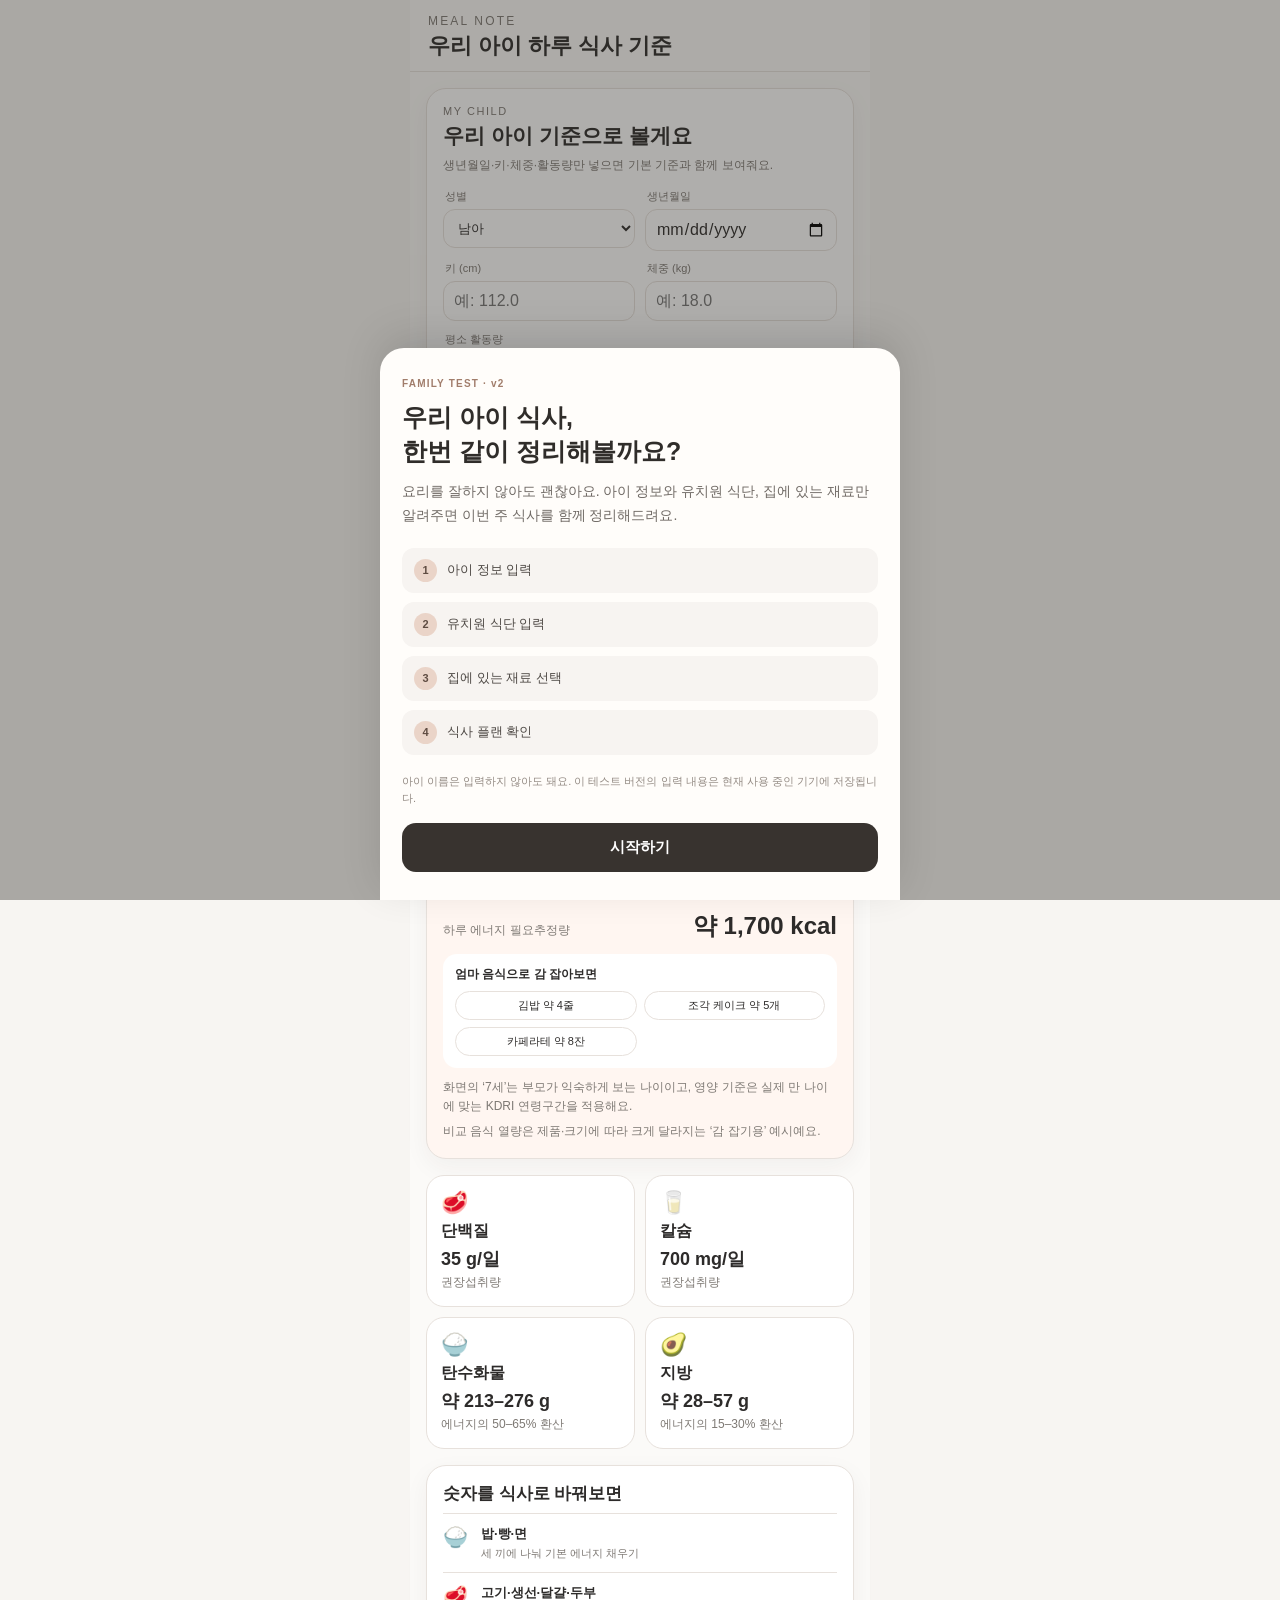
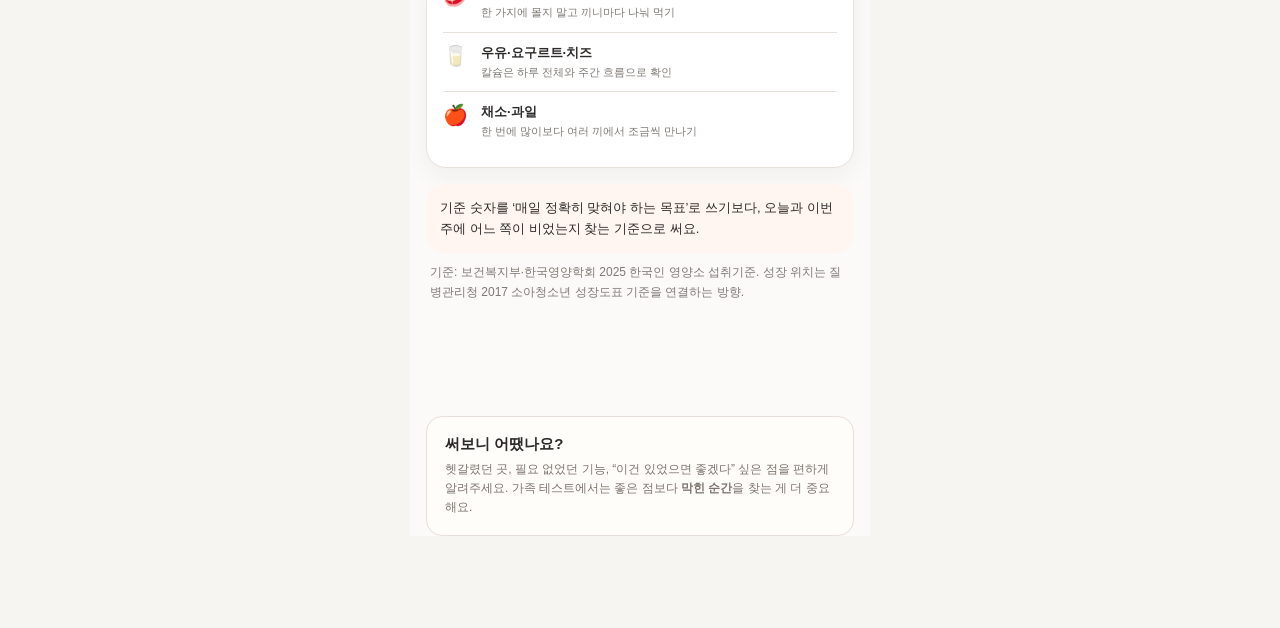
==== commit 88f83642: "Rename meal_note_family_test_v2.html to index.html" ====
--- a/index.html
+++ b/index.html
@@ -118,6 +118,14 @@
     .quickGrid{display:flex;flex-wrap:wrap;gap:7px}
     .quick{border:1px solid var(--line);background:#fff;border-radius:999px;padding:8px 10px;font-size:12px;cursor:pointer;color:var(--text)}
     .quick.selected{background:#fff0e9;border-color:#e9c5b5;color:#9c6049;font-weight:700}
+    .ingredientSearchWrap{position:relative;margin-top:14px}
+    .ingredientSearchWrap input{width:100%;border:1px solid var(--line);background:#fff;border-radius:14px;padding:12px 38px 12px 13px;font-size:13px;color:var(--text);outline:none}
+    .ingredientSearchWrap input:focus{border-color:#dfc1b3;box-shadow:0 0 0 3px rgba(223,193,179,.16)}
+    .searchClear{position:absolute;right:7px;top:50%;transform:translateY(-50%);width:28px;height:28px;border:0;border-radius:50%;background:#f2efec;color:#8c827b;font-size:18px;line-height:1;cursor:pointer}
+    .ingredientSearchHint{font-size:11px;color:var(--muted);margin:7px 2px 0}
+    .categoryBlock.searchMatch{border-top:0;padding-top:5px}
+    .softPicker.emptySearch{font-size:12px;color:var(--muted);line-height:1.6}
+
 
 
     .storeTab{border:1px solid var(--line);background:#fff;border-radius:14px;padding:11px 5px;color:var(--muted);cursor:pointer}
@@ -377,13 +385,20 @@
 
       <div class="section card">
         <h3>🏠 우리집에 있는 재료</h3>
-        <p class="muted">먼저 어디에 있는지 골라보세요. 자주 쓰는 재료만 추려뒀어요.</p>
+        <p class="muted">냉장·냉동·상온에서 자주 쓰는 기본 재료를 넉넉히 넣었어요. 있는 것만 톡톡 골라주세요.</p>
 
         <div class="storeTabs" style="display:grid;grid-template-columns:repeat(3,1fr);gap:8px;margin-top:14px">
           <button class="storeTab active" data-store="냉장">🧊 냉장</button>
           <button class="storeTab" data-store="냉동">❄️ 냉동</button>
           <button class="storeTab" data-store="상온">🥫 상온</button>
         </div>
+
+
+        <div class="ingredientSearchWrap">
+          <input id="ingredientSearch" type="search" placeholder="재료 검색 · 예: 닭, 고등어, 브로콜리" />
+          <button id="ingredientSearchClear" class="searchClear" type="button" aria-label="검색 지우기">×</button>
+        </div>
+        <div id="ingredientSearchHint" class="ingredientSearchHint">선택지를 보다가 생각난 재료는 검색해도 돼요.</div>
 
         <div id="guidedPicker" class="softPicker"></div>
 
@@ -698,24 +713,34 @@
 
   const ingredientCatalog = {
     "냉장": {
-      "🥩 고기": ["국거리","불고기용 소고기","삼겹살","목살","다진 돼지고기","닭고기"],
-      "🥚 달걀·두부": ["달걀","두부","유부"],
-      "🥬 채소": ["애호박","양파","당근","버섯","대파","브로콜리","콩나물","숙주","깻잎"],
-      "🥛 유제품": ["우유","요구르트","치즈"],
-      "🍱 반찬·기타": ["김치","햄","어묵","맛살"]
+      "🥩 소고기": ["국거리","불고기용 소고기","다짐육","장조림용","샤브샤브용"],
+      "🐖 돼지고기": ["삼겹살","목살","앞다리살","등심","다진 돼지고기","대패삼겹","항정살"],
+      "🐓 닭·오리": ["닭가슴살","닭다리살","닭봉","닭안심","닭고기","훈제오리"],
+      "🥚 달걀·두부": ["달걀","두부","순두부","유부","메추리알"],
+      "🥬 잎·줄기채소": ["대파","쪽파","부추","시금치","깻잎","상추","양배추","배추","청경채","미나리"],
+      "🥕 자주 쓰는 채소": ["애호박","양파","당근","무","오이","파프리카","피망","브로콜리","콩나물","숙주"],
+      "🍄 버섯": ["느타리버섯","새송이버섯","팽이버섯","표고버섯","양송이버섯"],
+      "🥛 유제품": ["우유","요구르트","플레인요거트","슬라이스치즈","모짜렐라치즈"],
+      "🍱 반찬·기타": ["김치","햄","소시지","베이컨","어묵","맛살","단무지"]
     },
     "냉동": {
-      "🥩 고기": ["국거리","갈비","삼겹살","항정살","대패삼겹","닭고기"],
-      "🐟 생선·해산물": ["가자미","갈치","고등어","오징어","새우"],
-      "🍗 간편식": ["치킨","핫도그","피자","만두","돈까스","떡갈비"],
-      "🍚 밥·면": ["냉동밥","떡","우동면"]
+      "🥩 소고기": ["국거리","불고기용 소고기","갈비","샤브샤브용","다짐육"],
+      "🐖 돼지고기": ["삼겹살","목살","앞다리살","대패삼겹","항정살","다진 돼지고기"],
+      "🐓 닭·오리": ["닭가슴살","닭다리살","닭봉","닭안심","닭고기","훈제오리"],
+      "🐟 생선": ["가자미","갈치","고등어","연어","삼치","대구","조기","임연수"],
+      "🦐 해산물": ["오징어","새우","낙지","주꾸미","홍합","바지락","꽃게","관자"],
+      "🥦 냉동채소": ["브로콜리","시금치","옥수수","완두콩","혼합채소","다진대파","다진마늘","단호박"],
+      "🍗 간편식": ["만두","돈까스","떡갈비","치킨","핫도그","피자"],
+      "🍚 밥·면·떡": ["냉동밥","볶음밥","떡국떡","떡볶이떡","우동면","칼국수면"]
     },
     "상온": {
-      "🍚 밥·면": ["쌀","잡곡","국수","파스타","라면"],
-      "🥫 통조림": ["참치캔","야채참치","스팸","옥수수캔"],
-      "🐟 건어물": ["잔멸치","김","미역"],
-      "🥔 자주 두는 채소": ["감자","고구마","양파"],
-      "🥣 아침·간식": ["시리얼","식빵","김가루"]
+      "🍚 쌀·잡곡": ["쌀","현미","흑미","보리","귀리","찹쌀","잡곡"],
+      "🍜 면": ["소면","중면","칼국수면","파스타면","쌀국수면","라면"],
+      "🥫 통조림": ["참치캔","야채참치","스팸","옥수수캔","완두콩캔","고등어캔"],
+      "🐟 건어물·해조류": ["잔멸치","국물멸치","김","김가루","미역","다시마","건새우","황태채"],
+      "🥔 실온채소": ["감자","고구마","양파","마늘","단호박"],
+      "🥣 아침·간식": ["시리얼","오트밀","식빵","또띠아","크래커","견과류"],
+      "🫘 콩·기타": ["콩","렌틸콩","참깨","들깨가루"]
     }
   };
 
@@ -727,6 +752,7 @@
     ingredients=[];
   }
   let currentStore='냉장';
+  let ingredientSearchTerm='';
 
   const chips=document.getElementById('ingredientChips');
   const input=document.getElementById('ingredientInput');
@@ -736,15 +762,23 @@
 
   function renderPicker(){
     picker.innerHTML='';
+    const term=ingredientSearchTerm.trim().toLowerCase();
+    let matched=0;
+
     Object.entries(ingredientCatalog[currentStore]).forEach(([category,items])=>{
+      const filtered = term ? items.filter(name=>name.toLowerCase().includes(term)) : items;
+      if(!filtered.length) return;
+
       const block=document.createElement('div');
-      block.className='categoryBlock';
+      block.className='categoryBlock' + (term ? ' searchMatch' : '');
       const title=document.createElement('div');
       title.className='categoryName';
       title.textContent=category;
       const grid=document.createElement('div');
       grid.className='quickGrid';
-      items.forEach(name=>{
+
+      filtered.forEach(name=>{
+        matched++;
         const btn=document.createElement('button');
         btn.className='quick';
         btn.textContent=name;
@@ -770,6 +804,13 @@
       block.append(title,grid);
       picker.appendChild(block);
     });
+
+    if(term && !matched){
+      picker.classList.add('emptySearch');
+      picker.innerHTML=`“${ingredientSearchTerm}”은 ${currentStore} 기본 목록에 없어요.<br>아래 ‘목록에 없어요’에서 직접 추가할 수 있어요.`;
+    }else{
+      picker.classList.remove('emptySearch');
+    }
   }
 
   function render(){
@@ -788,11 +829,27 @@
     document.getElementById('ingredientCount').textContent=`${ingredients.length}개`;
   }
 
+
+  const ingredientSearch=document.getElementById('ingredientSearch');
+  const ingredientSearchClear=document.getElementById('ingredientSearchClear');
+  ingredientSearch.addEventListener('input',e=>{
+    ingredientSearchTerm=e.target.value;
+    renderPicker();
+  });
+  ingredientSearchClear.onclick=()=>{
+    ingredientSearchTerm='';
+    ingredientSearch.value='';
+    renderPicker();
+    ingredientSearch.focus();
+  };
+
   document.querySelectorAll('.storeTab').forEach(tab=>{
     tab.onclick=()=>{
       document.querySelectorAll('.storeTab').forEach(x=>x.classList.remove('active'));
       tab.classList.add('active');
       currentStore=tab.dataset.store;
+      ingredientSearchTerm='';
+      ingredientSearch.value='';
       renderPicker();
     };
   });
@@ -1572,7 +1629,7 @@
 
 <div id="testerWelcome" class="testerWelcome" style="display:none">
   <div class="testerSheet">
-    <div class="testerBadge">FAMILY TEST · v1</div>
+    <div class="testerBadge">FAMILY TEST · v2</div>
     <h2>우리 아이 식사,<br>한번 같이 정리해볼까요?</h2>
     <p>요리를 잘하지 않아도 괜찮아요. 아이 정보와 유치원 식단, 집에 있는 재료만 알려주면 이번 주 식사를 함께 정리해드려요.</p>
     <div class="testerSteps">
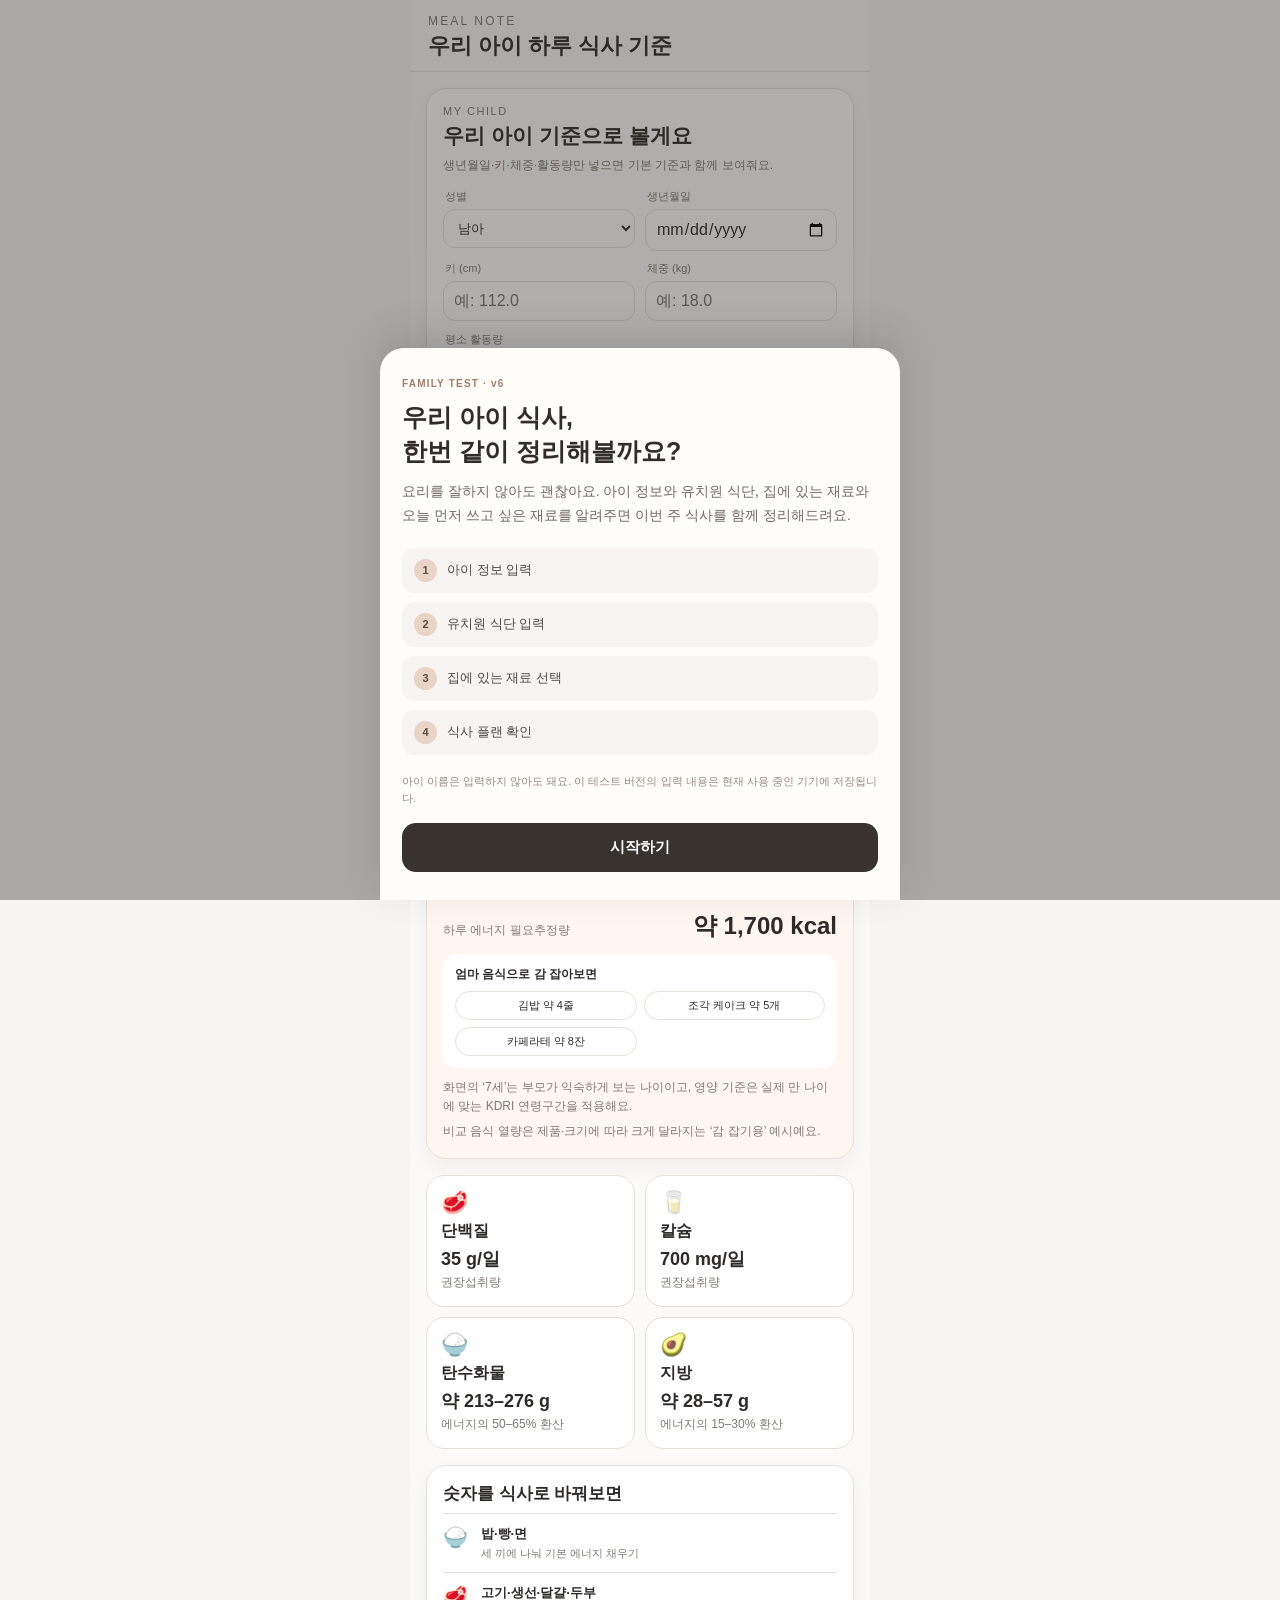
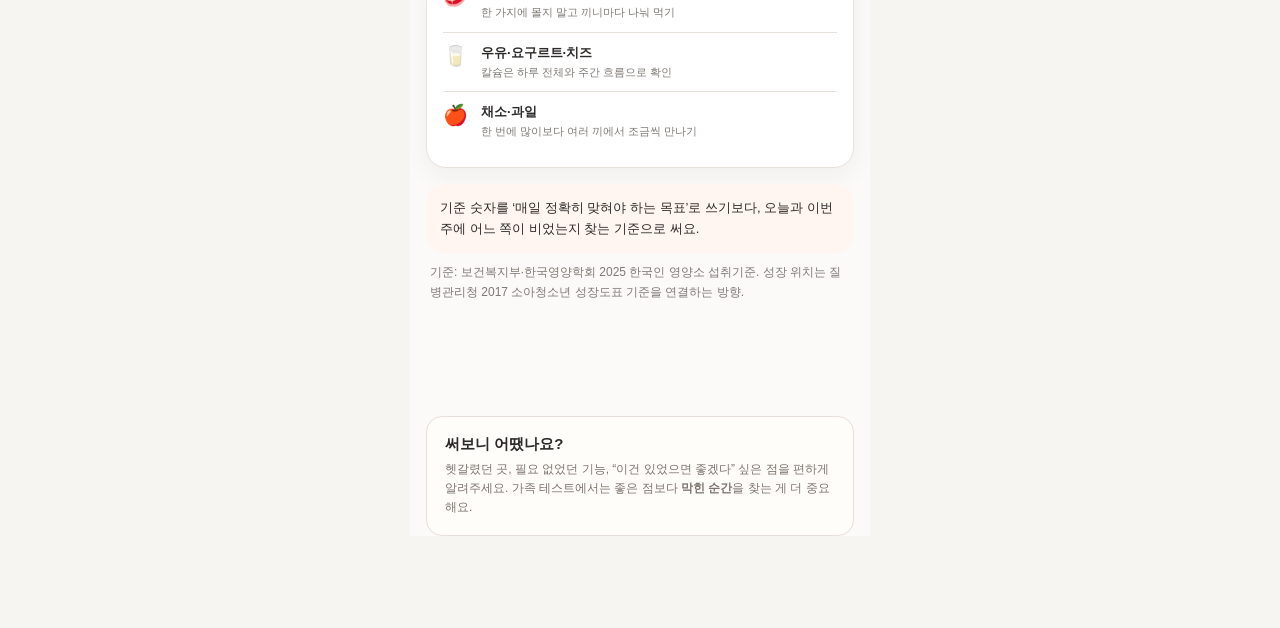
==== commit 6072339a: "Rename index-6.html to index.html" ====
--- a/index.html
+++ b/index.html
@@ -123,6 +123,29 @@
     .ingredientSearchWrap input:focus{border-color:#dfc1b3;box-shadow:0 0 0 3px rgba(223,193,179,.16)}
     .searchClear{position:absolute;right:7px;top:50%;transform:translateY(-50%);width:28px;height:28px;border:0;border-radius:50%;background:#f2efec;color:#8c827b;font-size:18px;line-height:1;cursor:pointer}
     .ingredientSearchHint{font-size:11px;color:var(--muted);margin:7px 2px 0}
+    .todayIngredientBox{margin-top:18px;padding:15px;background:#fff8f4;border:1px solid #ead8ce;border-radius:16px}
+    .todayIngredientHead{display:flex;justify-content:space-between;gap:10px;align-items:flex-start}
+    .todayIngredientSub{font-size:11px;line-height:1.5;color:var(--muted)}
+    .optionalLabel{display:inline-block;margin-left:4px;padding:2px 6px;border-radius:999px;background:#f0ebe7;color:#8a817b;font-size:9px;font-weight:700;vertical-align:1px}
+    .miniTextBtn{border:0;background:transparent;color:#9a7968;font-size:11px;padding:2px 0;white-space:nowrap;cursor:pointer}
+    .preferredChoices{display:flex;flex-wrap:wrap;gap:7px;margin-top:12px}
+    .preferredChoice{border:1px solid #e5d6ce;background:#fff;border-radius:999px;padding:8px 10px;font-size:12px;color:var(--text);cursor:pointer}
+    .preferredChoice.selected{background:#3d3733;border-color:#3d3733;color:#fff;font-weight:700}
+    .preferredStatus{margin-top:9px;font-size:11px;line-height:1.5;color:#9a684f;min-height:16px}
+    .preferenceMark{display:inline-block;margin-top:7px;padding:5px 8px;border-radius:999px;background:#fff0e9;color:#9c6049;font-size:11px;font-weight:700}
+    .planPreferenceBox{background:#fffaf7}
+    .planPreferenceBox .preferredChoices{margin-top:14px}
+    .customMealBox{margin:10px 13px 13px;padding:13px;border:1px dashed #dfd4cd;border-radius:14px;background:#fcfaf8}
+    .customMealTitle{font-size:12px;font-weight:750;color:#5d5651;margin-bottom:4px}
+    .customMealSub{font-size:11px;line-height:1.5;color:var(--muted);margin-bottom:9px}
+    .customMealRow{display:grid;grid-template-columns:1fr auto;gap:7px}
+    .customMealInput{width:100%;min-width:0;border:1px solid var(--line);border-radius:12px;background:#fff;padding:10px 11px;font-size:12px;color:var(--text);outline:none}
+    .customMealInput:focus{border-color:#dfc1b3}
+    .customMealSave{border:0;border-radius:12px;background:#403a36;color:#fff;padding:0 12px;font-size:12px;font-weight:700;cursor:pointer}
+    .customMealCurrent{display:flex;justify-content:space-between;gap:10px;align-items:center;margin-top:9px;padding:9px 10px;background:#fff3ed;border-radius:11px;font-size:11px;line-height:1.45;color:#8f624e}
+    .customMealReset{border:0;background:transparent;color:#8f624e;text-decoration:underline;font-size:10px;white-space:nowrap;cursor:pointer}
+
+
     .categoryBlock.searchMatch{border-top:0;padding-top:5px}
     .softPicker.emptySearch{font-size:12px;color:var(--muted);line-height:1.6}
 
@@ -421,6 +444,9 @@
           <div class="pickerLabel">지금 우리집에 있는 것 <span id="ingredientCount" style="color:var(--accent-deep)"></span></div>
           <div class="chips" id="ingredientChips"></div>
         </div>
+
+        
+
         <div class="status" id="ingredientStatus"></div>
       </div>
     </section>
@@ -431,6 +457,20 @@
         <div class="eyebrow">5 DAY MEAL FLOW</div>
         <h2>오늘부터 5일 식단</h2>
         <p class="muted">식사 플랜은 자세히, 그 이후 3일은 집에 있는 재료로 가볍게 미리 봐요.</p>
+      </div>
+
+
+      <div class="section card todayIngredientBox planPreferenceBox">
+        <div class="todayIngredientHead">
+          <div>
+            <div class="eyebrow">TODAY'S PICK</div>
+            <h3 style="margin:4px 0 4px">⭐ 오늘 쓰고 싶은 재료</h3>
+            <div class="todayIngredientSub">오늘 저녁에 먼저 쓰고 싶은 재료를 골라주세요. 개수 제한 없이 선택할 수 있어요.</div>
+          </div>
+          <button id="clearPreferred" class="miniTextBtn" type="button">전체 해제</button>
+        </div>
+        <div id="preferredIngredientChoices" class="preferredChoices"></div>
+        <div id="preferredStatus" class="preferredStatus"></div>
       </div>
 
       <div id="planNotice" class="section note"></div>
@@ -753,12 +793,56 @@
   }
   let currentStore='냉장';
   let ingredientSearchTerm='';
+  let preferredIngredients=[];
+  try{
+    const savedPreferred=JSON.parse(localStorage.getItem('mealnote.preferred.today.v1') || '[]');
+    if(Array.isArray(savedPreferred)) preferredIngredients=savedPreferred;
+  }catch(e){ preferredIngredients=[]; }
+  let customMeals={today:'',tomorrow:''};
+  try{
+    const savedCustom=JSON.parse(localStorage.getItem('mealnote.customMeals.v1') || '{}');
+    if(savedCustom && typeof savedCustom==='object'){
+      customMeals.today=(savedCustom.today||'').trim();
+      customMeals.tomorrow=(savedCustom.tomorrow||'').trim();
+    }
+  }catch(e){ customMeals={today:'',tomorrow:''}; }
+
+  function saveCustomMeals(){
+    localStorage.setItem('mealnote.customMeals.v1',JSON.stringify(customMeals));
+  }
+
+  function customMealObject(title){
+    const detected=detectGroups(title);
+    const groups=[];
+    if(detected.has('grain')) groups.push('grain');
+    if(detected.has('protein')) groups.push('protein');
+    if(detected.has('vegetable')) groups.push('vegetable');
+    if(detected.has('dairy')) groups.push('dairy');
+    if(detected.has('fruit')) groups.push('fruit');
+    return {
+      title:title,
+      used:[],
+      extras:[],
+      protein:'custom',
+      groups:groups,
+      reason:'사용자가 직접 고른 메뉴예요. 오늘의 유치원 식단과 함께 균형을 확인해볼게요.',
+      custom:true
+    };
+  }
+
 
   const chips=document.getElementById('ingredientChips');
   const input=document.getElementById('ingredientInput');
   const picker=document.getElementById('guidedPicker');
 
-  function save(){ localStorage.setItem('mealnote.ingredients.v3',JSON.stringify(ingredients)); if(typeof generatePlans==='function') generatePlans(); }
+  function save(){
+    localStorage.setItem('mealnote.ingredients.v3',JSON.stringify(ingredients));
+    const availableNames=new Set(ingredients.map(x=>x.name));
+    preferredIngredients=preferredIngredients.filter(x=>availableNames.has(x));
+    localStorage.setItem('mealnote.preferred.today.v1',JSON.stringify(preferredIngredients));
+    if(typeof renderPreferredIngredients==='function') renderPreferredIngredients();
+    if(typeof generatePlans==='function') generatePlans();
+  }
 
   function renderPicker(){
     picker.innerHTML='';
@@ -813,6 +897,50 @@
     }
   }
 
+
+  function renderPreferredIngredients(){
+    const wrap=document.getElementById('preferredIngredientChoices');
+    const status=document.getElementById('preferredStatus');
+    if(!wrap) return;
+
+    const unique=[];
+    const seen=new Set();
+    ingredients.forEach(item=>{
+      if(!seen.has(item.name)){ seen.add(item.name); unique.push(item.name); }
+    });
+
+    wrap.innerHTML='';
+    if(!unique.length){
+      wrap.innerHTML='<span class="muted">먼저 우리집 재료를 선택해주세요.</span>';
+      if(status) status.textContent='';
+      return;
+    }
+
+    unique.forEach(name=>{
+      const btn=document.createElement('button');
+      btn.type='button';
+      btn.className='preferredChoice'+(preferredIngredients.includes(name)?' selected':'');
+      btn.textContent=name;
+      btn.onclick=()=>{
+        if(preferredIngredients.includes(name)){
+          preferredIngredients=preferredIngredients.filter(x=>x!==name);
+        }else{
+          preferredIngredients.push(name);
+        }
+        localStorage.setItem('mealnote.preferred.today.v1',JSON.stringify(preferredIngredients));
+        renderPreferredIngredients();
+        generatePlans();
+      };
+      wrap.appendChild(btn);
+    });
+
+    if(status){
+      status.textContent=preferredIngredients.length
+        ? `오늘은 ${preferredIngredients.join(' · ')}을(를) 우선 재료로 보고 식단을 다시 짤게요.`
+        : '꼭 쓰고 싶은 재료가 없다면 선택하지 않아도 돼요.';
+    }
+  }
+
   function render(){
     chips.innerHTML='';
     ingredients.forEach(item=>{
@@ -872,6 +1000,12 @@
       document.getElementById('ingredientStatus').textContent='재료 목록을 비웠어요.';
     }
   };
+  document.getElementById('clearPreferred').onclick=()=>{
+    preferredIngredients=[];
+    localStorage.setItem('mealnote.preferred.today.v1','[]');
+    renderPreferredIngredients();
+    generatePlans();
+  };
 
 
   function names(){ return ingredients.map(x=>x.name); }
@@ -1048,6 +1182,16 @@
       // Prefer recipes using perishable refrigerated ingredients.
       score += mains.filter(x=>fridgeNames.has(x)).length*8;
       score += (r.opt||[]).filter(x=>has(x)).length*3;
+
+      // User choice wins for TODAY: strongly prioritize dishes that use the ingredients
+      // the parent explicitly wants to use. Optional matches also count, but less.
+      if(dayIndex===0 && preferredIngredients.length){
+        const mainMatches=mains.filter(x=>preferredIngredients.includes(x)).length;
+        const optionalMatches=(r.opt||[]).filter(x=>preferredIngredients.includes(x)).length;
+        score += mainMatches*70;
+        score += optionalMatches*24;
+        score += (mainMatches+optionalMatches)*6;
+      }
       // Rotate freezer meals into later days.
       if(dayIndex>=2 && r.priority==='freezer') score+=7;
       if(dayIndex<=1 && r.priority==='fridge') score+=7;
@@ -1064,7 +1208,9 @@
       used,
       extras,
       protein:chosen.protein,
-      reason: schoolText ? '유치원 식사와 겹치지 않게 저녁에서 다른 단백질과 반찬을 이어 붙였어요.' : '집 재료를 먼저 쓰면서 밥·국·반찬이 갖춰지도록 골랐어요.'
+      reason: (dayIndex===0 && preferredIngredients.some(x=>used.includes(x) || extras.includes(x)))
+        ? `오늘 고른 재료 중 ${preferredIngredients.filter(x=>used.includes(x)||extras.includes(x)).join(' · ')}을(를) 우선 반영하고, 유치원 식사와의 균형도 함께 봤어요.`
+        : (schoolText ? '유치원 식사와 겹치지 않게 저녁에서 다른 단백질과 반찬을 이어 붙였어요.' : '집 재료를 먼저 쓰면서 밥·국·반찬이 갖춰지도록 골랐어요.')
     };
   }
 
@@ -1455,18 +1601,161 @@
   }
 
   function splitDishes(title){
-    return title.split('·').map(x=>x.trim()).filter(Boolean);
+    return (title||'').split(/[·,／/＋+\n]/).map(x=>x.trim()).filter(Boolean);
+  }
+
+
+  function smartBeginnerGuide(dish){
+    const d=(dish||'').trim();
+
+    const ingredientHints=[];
+    const known=[
+      ['감자','감자 1개'],['오징어','손질 오징어 100g'],['애호박','애호박 1/3개'],
+      ['두부','두부 1/3모'],['달걀','달걀 2개'],['계란','달걀 2개'],
+      ['돼지고기','돼지고기 150g'],['소고기','소고기 150g'],['닭고기','닭고기 180g'],
+      ['고등어','고등어 1토막'],['갈치','갈치 1토막'],['가자미','가자미 1토막'],
+      ['새우','새우 100g'],['버섯','버섯 1줌'],['콩나물','콩나물 150g'],
+      ['숙주','숙주 150g'],['브로콜리','브로콜리 1/3송이'],['양파','양파 1/4개'],
+      ['당근','당근 1/4개'],['미역','불린 미역 1줌'],['어묵','어묵 2장']
+    ];
+    known.forEach(([k,v])=>{ if(d.includes(k)) ingredientHints.push(v); });
+
+    if(/전$|전\b/.test(d)){
+      const base = ingredientHints.length ? ingredientHints : ['주재료 150g'];
+      return {
+        time:'약 15분', tools:'볼 1개 + 프라이팬 1개',
+        ingredients:[...base,'달걀 1개','부침가루 3큰술','물 2큰술','식용유 1큰술'],
+        steps:[
+          '주재료는 0.5cm 정도로 아주 잘게 썰어요. 감자처럼 단단한 재료는 채 썬 뒤 한 번 더 짧게 썰어주세요.',
+          '볼에 달걀 1개, 부침가루 3큰술, 물 2큰술을 넣고 덩어리가 거의 없어질 때까지 섞어요.',
+          '손질한 주재료를 반죽에 넣고 숟가락으로 골고루 섞어요. 너무 묽으면 부침가루 1큰술을 추가해요.',
+          '프라이팬을 중약불로 1분 예열하고 식용유 1큰술을 둘러요.',
+          '밥숟가락으로 1큰술씩 떠서 지름 5~6cm 크기로 얇게 펴요.',
+          '한 면을 2~3분 익혀 가장자리가 단단해지면 뒤집고, 반대쪽도 2분 익혀요.',
+          '가운데를 젓가락으로 눌렀을 때 물컹한 생반죽 느낌이 없으면 완성이에요.'
+        ]
+      };
+    }
+
+    if(/된장국|국$|탕$/.test(d)){
+      const isDoenjang=/된장국/.test(d);
+      const base = ingredientHints.length ? ingredientHints : ['주재료 150g'];
+      return {
+        time:'약 15분', tools:'냄비 1개',
+        ingredients:[...base,'물 600ml', isDoenjang?'된장 1큰술':'국간장 1작은술','대파 5cm'],
+        steps:[
+          '주재료는 아이가 한입에 먹을 수 있게 1~1.5cm 크기로 썰어요.',
+          '냄비에 물 600ml를 넣고 센불로 끓여요.',
+          isDoenjang
+            ? '물이 끓으면 된장 1큰술을 국자에 덜어 국물에 완전히 풀어요.'
+            : '물이 끓으면 단단한 재료부터 넣고 중불로 줄여요.',
+          '주재료를 넣고 중불에서 7~8분 끓여요.',
+          '대파를 송송 썰어 넣고 1분 더 끓여요.',
+          isDoenjang
+            ? '아이용은 추가 소금 없이 먼저 한 그릇 덜어 맛을 보고, 너무 싱거울 때만 된장 1/4작은술을 더 풀어요.'
+            : '국간장 1작은술을 넣고 맛을 본 뒤 아이용은 더 간하지 않고 먼저 덜어요.',
+          '감자·무처럼 단단한 재료가 들어갔다면 젓가락이 힘 없이 쑥 들어가면 완성이에요.'
+        ]
+      };
+    }
+
+    if(/볶음$|볶음\b/.test(d)){
+      const base = ingredientHints.length ? ingredientHints : ['주재료 150g'];
+      return {
+        time:'약 12분', tools:'프라이팬 1개',
+        ingredients:[...base,'양파 1/4개','식용유 1작은술','간장 1큰술','물 1큰술'],
+        steps:[
+          '주재료는 아이 한입 크기로 썰고, 양파 1/4개는 얇게 썰어요.',
+          '프라이팬을 중불로 1분 예열한 뒤 식용유 1작은술을 둘러요.',
+          '고기나 해산물이 있다면 먼저 넣어 3~4분 볶아 겉면 색이 완전히 변할 때까지 익혀요.',
+          '채소와 양파를 넣고 중불에서 3분 더 볶아요.',
+          '간장 1큰술과 물 1큰술을 넣고 중약불로 줄여 1~2분 더 볶아요.',
+          '재료 가운데를 잘라 생고기·투명한 해산물 부분이 남아 있지 않으면 완성이에요.'
+        ]
+      };
+    }
+
+    if(/구이$|구이\b/.test(d)){
+      const base = ingredientHints.length ? ingredientHints : ['주재료 1~2토막'];
+      return {
+        time:'약 12분', tools:'프라이팬 1개',
+        ingredients:[...base,'식용유 1작은술'],
+        steps:[
+          '주재료 표면의 물기를 키친타월로 꼼꼼히 닦아요.',
+          '프라이팬을 중약불로 1분 예열하고 식용유 1작은술을 얇게 펴요.',
+          '재료를 올리고 한 면을 4~5분 익혀요. 중간에 자꾸 뒤집지 마세요.',
+          '뒤집어서 3~4분 더 익혀요.',
+          '가운데를 갈라 속까지 불투명하게 익었는지 확인해요.',
+          '생선이라면 아이 몫은 살을 잘게 떼면서 가시를 손으로 한 번 더 확인해요.'
+        ]
+      };
+    }
+
+    if(/무침$|무침\b/.test(d)){
+      const base = ingredientHints.length ? ingredientHints : ['주재료 150g'];
+      return {
+        time:'약 8분', tools:'냄비 1개 + 볼 1개',
+        ingredients:[...base,'참기름 1/2작은술','깨 1작은술','소금 아주 조금'],
+        steps:[
+          '주재료는 아이가 먹기 좋은 크기로 손질해요.',
+          '끓는 물에 넣어 1분 30초~3분 데쳐요. 잎채소는 1분 30초, 콩나물은 3분 정도예요.',
+          '찬물에 한 번 헹군 뒤 손으로 물기를 꼭 짜거나 체에서 충분히 빼요.',
+          '참기름 1/2작은술, 깨 1작은술, 소금 아주 조금을 넣고 20초 정도 가볍게 버무려요.',
+          '아이용은 짠맛이 거의 느껴지지 않을 정도면 충분해요.'
+        ]
+      };
+    }
+
+    if(/조림$|조림\b/.test(d)){
+      const base = ingredientHints.length ? ingredientHints : ['주재료 180g'];
+      return {
+        time:'약 20분', tools:'냄비 또는 깊은 프라이팬 1개',
+        ingredients:[...base,'간장 1.5큰술','물 150ml','올리고당 1작은술'],
+        steps:[
+          '주재료는 아이 한입 크기로 썰어요.',
+          '팬에 주재료를 넣고 중불에서 3~4분 먼저 익혀요.',
+          '간장 1.5큰술, 물 150ml, 올리고당 1작은술을 섞어 부어요.',
+          '끓기 시작하면 중약불로 줄이고 뚜껑을 덮어 8~10분 익혀요.',
+          '뚜껑을 열고 2분 더 졸여 국물이 바닥에 자작하게 남으면 불을 꺼요.',
+          '고기라면 가운데를 잘라 분홍빛이 남지 않았는지 확인해요.'
+        ]
+      };
+    }
+
+    if(/찜$|찜\b/.test(d)){
+      const base = ingredientHints.length ? ingredientHints : ['주재료 150g'];
+      return {
+        time:'약 15분', tools:'냄비 또는 찜기 1개',
+        ingredients:[...base,'물 200ml'],
+        steps:[
+          '주재료는 아이 한입 크기로 썰어요.',
+          '냄비에 물 200ml를 넣고 찜기 또는 내열 접시를 올려 센불로 끓여요.',
+          '김이 오르면 재료를 올리고 뚜껑을 덮어요.',
+          '중불로 줄여 8~10분 익혀요.',
+          '젓가락으로 찔렀을 때 쉽게 들어가고, 고기·해산물은 속까지 완전히 익으면 완성이에요.'
+        ]
+      };
+    }
+
+    return {
+      time:'약 15분', tools:'냄비 또는 프라이팬 1개',
+      ingredients:[...(ingredientHints.length?ingredientHints:['주재료 150g']),'식용유 또는 물 약간'],
+      steps:[
+        '주재료는 아이 한입 크기인 1~1.5cm 정도로 썰어요.',
+        '조리도구를 중불로 1분 예열한 뒤 필요한 경우 식용유 1작은술을 사용해요.',
+        '주재료를 넣고 3~5분 익혀 겉면 색이 충분히 변하게 해요.',
+        '물을 쓰는 요리라면 100~150ml를 넣고 중약불에서 5분 더 익혀요.',
+        '가운데를 잘라 생재료 느낌이 남지 않았는지 확인해요.',
+        '아이 몫을 먼저 덜고, 어른 간은 그 뒤에 추가해요.'
+      ]
+    };
   }
 
   function recipeHTML(meal){
     const dishes=splitDishes(meal.title).filter(x=>x!=='쌀밥');
     const cards=dishes.map(d=>{
       const key=Object.keys(dishGuides).find(k=>d.includes(k));
-      const guide=key ? dishGuides[key] : {
-        time:'약 10분', tools:'냄비 또는 프라이팬 1개',
-        ingredients:['메뉴에 표시된 재료'],
-        steps:['재료를 아이 한입 크기로 썰어요.','중불에서 속까지 충분히 익혀요.','아이 몫을 먼저 덜고 어른 간은 나중에 더해요.']
-      };
+      const guide=key ? dishGuides[key] : smartBeginnerGuide(d);
       const video=videoForDish(d);
       return `<div class="recipeDish">
         <div class="recipeDishHead"><b>${d}</b><span>${guide.time}</span></div>
@@ -1483,7 +1772,7 @@
     return `<details class="recipeBox">
       <summary>🍳 요리 초보용 레시피 · 영상 보기</summary>
       <div class="recipeInner">
-        <div class="recipeNote"><b>요리 못해도 따라할 수 있게</b> 양·불 세기·시간까지 적었어요. 기준은 아이 1명 + 어른 1명 정도예요.<br><span class="videoRule">검증된 영상이 있으면 바로 연결하고, 아직 없는 메뉴는 초보용 유튜브 검색으로 연결해요.</span></div>
+        <div class="recipeNote"><b>요리 초보 엄마 기준</b>으로 양 · 불 세기 · 시간 · 익었는지 확인하는 방법까지 적었어요. 기준은 아이 1명 + 어른 1명 정도예요.<br><span class="videoRule">직접 입력한 메뉴도 전·국·볶음·구이·무침·조림 등 조리법에 맞춰 자세히 안내하고, 영상은 유튜브 초보용 검색으로 연결해요.</span></div>
         ${cards}
       </div>
     </details>`;
@@ -1532,6 +1821,7 @@
   }
 
   function mealCard(label, dateLabel, schoolText, meal, isTomorrow=false){
+    const dayKey=isTomorrow?'tomorrow':'today';
     const produce=freshProduceFor(meal);
     const schoolBlock = schoolText
       ? `<div class="row"><div class="label">🏫 유치원</div><div class="food">${schoolText.replace(/\n/g,'<br>')}</div></div>`
@@ -1549,6 +1839,15 @@
           ${meal.used.length?`<br><span class="ingredientUsed">🏠 ${meal.used.map(ingredientLabel).join(' · ')} 활용</span>`:''}
           <br><span class="muted">${meal.reason}</span>
         </div></div>
+        <div class="customMealBox">
+          <div class="customMealTitle">✍️ 추천 말고, 내가 원하는 메뉴가 있다면</div>
+          <div class="customMealSub">오늘 먹고 싶은 메뉴를 직접 넣어도 돼요. 예: 제육볶음 · 달걀말이 · 미역국</div>
+          <div class="customMealRow">
+            <input class="customMealInput" data-custom-day="${dayKey}" value="${customMeals[dayKey]||''}" placeholder="메뉴 입력" />
+            <button class="customMealSave" data-custom-save="${dayKey}" type="button">적용</button>
+          </div>
+          ${customMeals[dayKey] ? `<div class="customMealCurrent"><span>✓ 직접 선택한 메뉴를 식단에 반영 중이에요.</span><button class="customMealReset" data-custom-reset="${dayKey}" type="button">추천으로 돌아가기</button></div>` : ''}
+        </div>
         ${recipeHTML(meal)}
         ${(()=>{
           const r=reassuranceText(schoolText,meal);
@@ -1561,14 +1860,52 @@
       </div>`;
   }
 
+
+  function bindCustomMealControls(){
+    document.querySelectorAll('[data-custom-save]').forEach(btn=>{
+      btn.onclick=()=>{
+        const day=btn.dataset.customSave;
+        const input=document.querySelector(`[data-custom-day="${day}"]`);
+        const value=(input?.value||'').trim();
+        if(!value) return;
+        customMeals[day]=value;
+        saveCustomMeals();
+        generatePlans();
+      };
+    });
+
+    document.querySelectorAll('[data-custom-reset]').forEach(btn=>{
+      btn.onclick=()=>{
+        const day=btn.dataset.customReset;
+        customMeals[day]='';
+        saveCustomMeals();
+        generatePlans();
+      };
+    });
+
+    document.querySelectorAll('[data-custom-day]').forEach(input=>{
+      input.addEventListener('keydown',e=>{
+        if(e.key==='Enter'){
+          e.preventDefault();
+          document.querySelector(`[data-custom-save="${input.dataset.customDay}"]`)?.click();
+        }
+      });
+    });
+  }
+
   function generatePlans(){
     if(!document.getElementById('todayPlan')) return;
     const schoolToday=(schoolMeals.today||'').trim();
     const schoolTomorrow=(schoolMeals.tomorrow||'').trim();
     const history=[];
 
-    const today=chooseMeal(0,schoolToday,history); history.push(today);
-    const tomorrow=chooseMeal(1,schoolTomorrow,history); history.push(tomorrow);
+    const todayRecommended=chooseMeal(0,schoolToday,history);
+    const today=customMeals.today ? customMealObject(customMeals.today) : todayRecommended;
+    history.push(today);
+
+    const tomorrowRecommended=chooseMeal(1,schoolTomorrow,history);
+    const tomorrow=customMeals.tomorrow ? customMealObject(customMeals.tomorrow) : tomorrowRecommended;
+    history.push(tomorrow);
 
     const duplicateNames=[...new Set(names().filter((n,i,a)=>a.indexOf(n)!==i))];
     document.getElementById('planNotice').innerHTML =
@@ -1577,10 +1914,17 @@
         : '') +
       ((!schoolToday && !schoolTomorrow)
       ? `유치원 식단이 아직 없어서 <b>현재 등록된 ${ingredients.length}개 집 재료</b>를 기준으로 메뉴를 짰어요. 식단을 넣으면 저녁 조합을 다시 계산해요.`
-      : '저장한 유치원 식단과 우리집 재료를 함께 보고 메뉴를 다시 계산했어요.');
+      : '저장한 유치원 식단과 우리집 재료를 함께 보고 메뉴를 다시 계산했어요.') +
+      (preferredIngredients.length
+        ? `<div class="preferenceMark">⭐ 오늘 우선 재료 · ${preferredIngredients.join(' · ')}</div>`
+        : '') +
+      ((customMeals.today||customMeals.tomorrow)
+        ? `<div class="preferenceMark">✍️ 직접 선택 메뉴 · ${[customMeals.today&&'오늘',customMeals.tomorrow&&'내일'].filter(Boolean).join(' · ')}</div>`
+        : '');
 
     document.getElementById('todayPlan').innerHTML=mealCard('TODAY · 상세','오늘',schoolToday,today,false);
     document.getElementById('tomorrowPlan').innerHTML=mealCard('TOMORROW · 상세','내일',schoolTomorrow,tomorrow,true);
+    bindCustomMealControls();
 
     const future=[];
     for(let i=0;i<3;i++){
@@ -1624,14 +1968,15 @@
 
   render();
   renderPicker();
+  renderPreferredIngredients();
   generatePlans();
 </script>
 
 <div id="testerWelcome" class="testerWelcome" style="display:none">
   <div class="testerSheet">
-    <div class="testerBadge">FAMILY TEST · v2</div>
+    <div class="testerBadge">FAMILY TEST · v6</div>
     <h2>우리 아이 식사,<br>한번 같이 정리해볼까요?</h2>
-    <p>요리를 잘하지 않아도 괜찮아요. 아이 정보와 유치원 식단, 집에 있는 재료만 알려주면 이번 주 식사를 함께 정리해드려요.</p>
+    <p>요리를 잘하지 않아도 괜찮아요. 아이 정보와 유치원 식단, 집에 있는 재료와 오늘 먼저 쓰고 싶은 재료를 알려주면 이번 주 식사를 함께 정리해드려요.</p>
     <div class="testerSteps">
       <div><b>1</b><span>아이 정보 입력</span></div>
       <div><b>2</b><span>유치원 식단 입력</span></div>
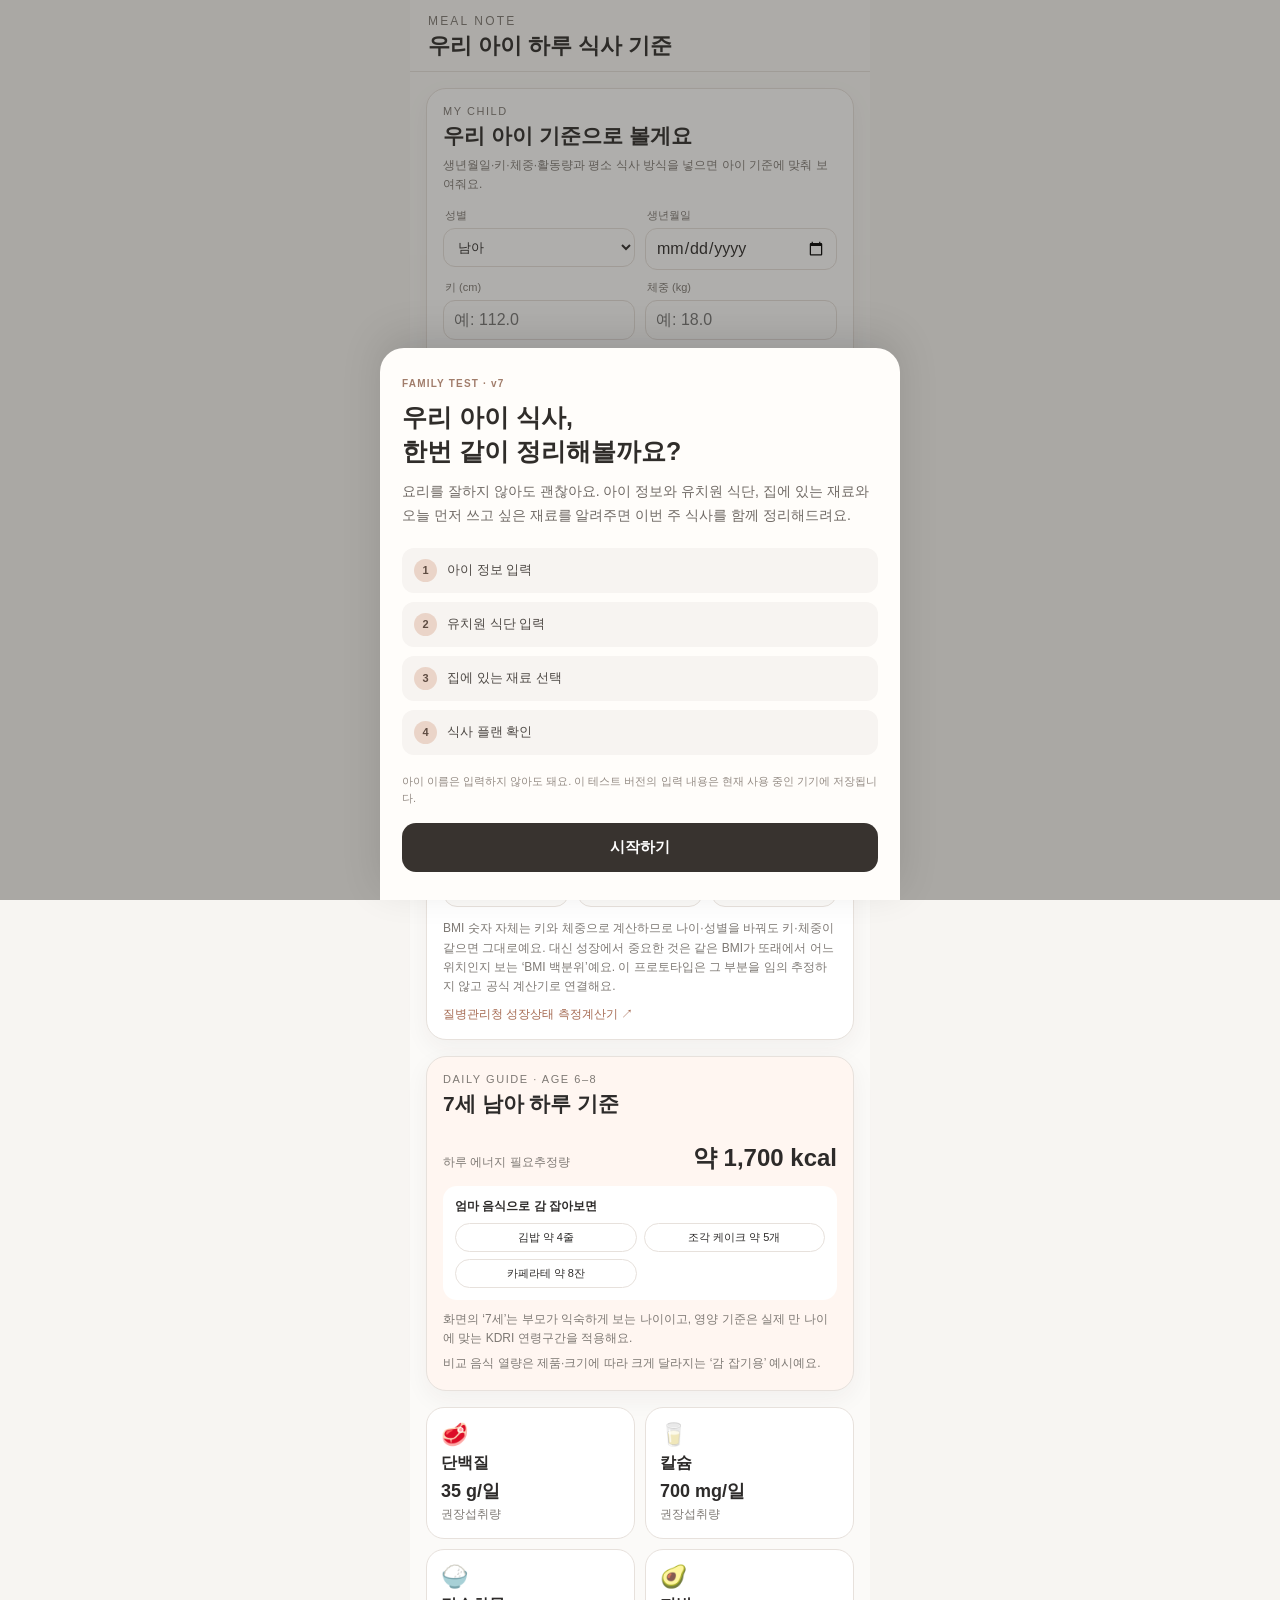
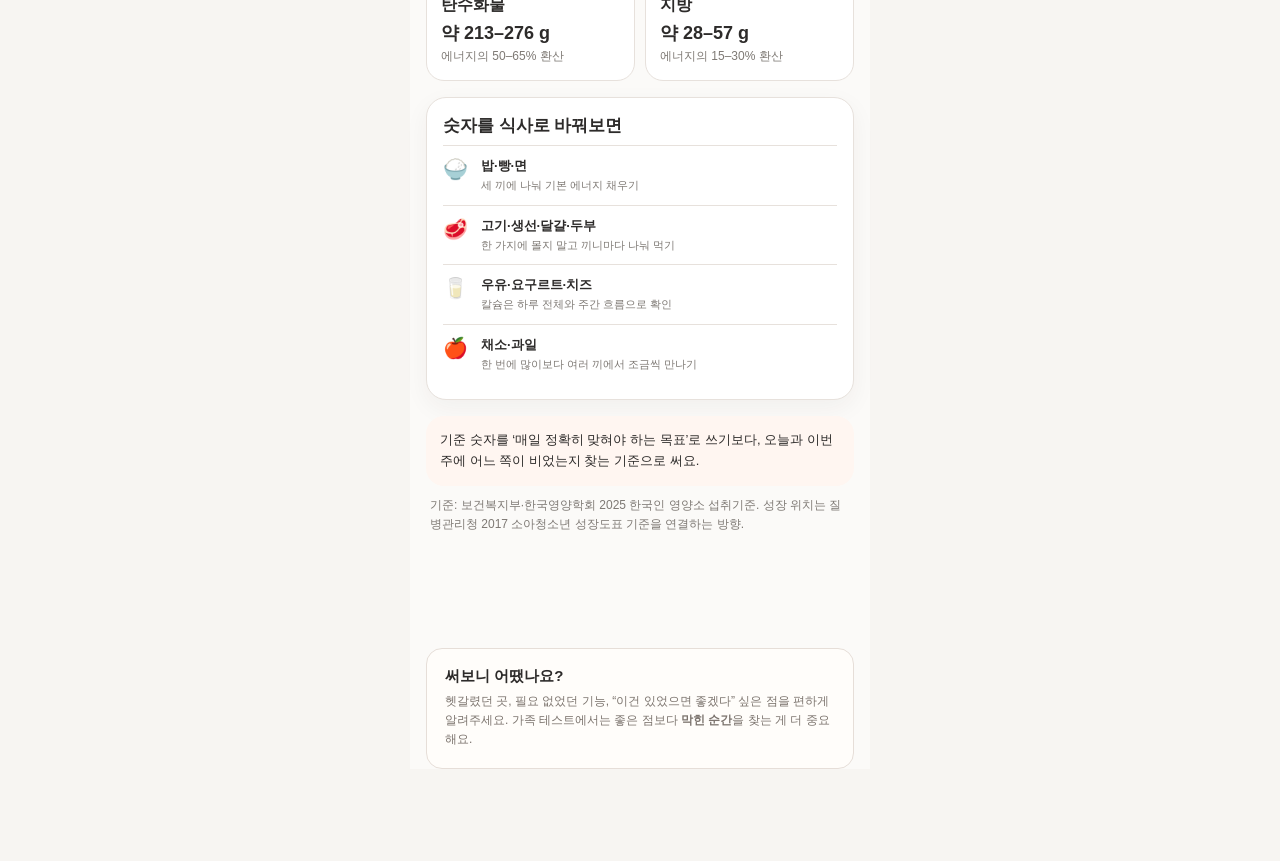
==== commit 031bb4bf: "Rename index-7.html to index.html" ====
--- a/index.html
+++ b/index.html
@@ -280,7 +280,7 @@
           <div>
             <div class="eyebrow">MY CHILD</div>
             <h2 id="profileHeadline">우리 아이 기준으로 볼게요</h2>
-            <p class="muted" id="profileIntro">생년월일·키·체중·활동량만 넣으면 기본 기준과 함께 보여줘요.</p>
+            <p class="muted" id="profileIntro">생년월일·키·체중·활동량과 평소 식사 방식을 넣으면 아이 기준에 맞춰 보여줘요.</p>
           </div>
           <button class="editProfile" id="editProfile" style="display:none">수정</button>
         </div>
@@ -318,6 +318,27 @@
             <button class="activity" data-act="많음">많은 편</button>
           </div>
         </div>
+        <div class="profileGrid" style="margin-top:12px">
+          <div>
+            <label class="fieldLabel">식사 단계</label>
+            <select id="mealStage" class="field">
+              <option value="유아식">유아식</option>
+              <option value="일반식">일반식</option>
+            </select>
+          </div>
+          <div>
+            <label class="fieldLabel">간 정도</label>
+            <select id="saltPreference" class="field">
+              <option value="일반">일반</option>
+              <option value="싱겁게">싱겁게</option>
+              <option value="저염식">저염식</option>
+            </select>
+          </div>
+        </div>
+        <div class="note" style="margin-top:10px">
+          간 정도는 집에서 평소 먹는 방식에 맞춰 선택해요. <b>저염식</b>을 고르면 양념을 처음부터 적게 넣고 아이 몫을 먼저 덜도록 레시피를 조정해요.
+          <br><span class="muted">이유식(초기·중기·후기·완료기)은 다음 확장 단계에서 추가할 예정이에요.</span>
+        </div>
         <button class="btn primary full" id="saveProfile" style="margin-top:12px">우리 아이 정보 적용</button>
         <div class="status" id="profileStatus"></div>
         </div>
@@ -574,6 +595,8 @@
     document.getElementById('childBirth').value=savedProfile.birth || '';
     document.getElementById('childHeight').value=savedProfile.height || '';
     document.getElementById('childWeight').value=savedProfile.weight || '';
+    document.getElementById('mealStage').value=savedProfile.mealStage || '유아식';
+    document.getElementById('saltPreference').value=savedProfile.saltPreference || '일반';
     childActivity=savedProfile.activity || '보통';
     document.querySelectorAll('.activity').forEach(x=>x.classList.toggle('active',x.dataset.act===childActivity));
   }
@@ -670,6 +693,10 @@
       if(isFinite(w)) parts.push(`${w.toFixed(1)}kg`);
       if(bmi) parts.push(`BMI ${bmi.toFixed(1)}`);
       parts.push(`활동량 ${childActivity}`);
+      const stage=document.getElementById('mealStage')?.value || '유아식';
+      const salt=document.getElementById('saltPreference')?.value || '일반';
+      parts.push(stage);
+      parts.push(salt==='일반'?'일반 간':salt);
       document.getElementById('profileSummary').textContent=parts.join(' · ');
     }
     updateNutritionGuide();
@@ -691,7 +718,7 @@
     document.getElementById('profileSummary').style.display='none';
     document.getElementById('editProfile').style.display='none';
     document.getElementById('profileHeadline').textContent='우리 아이 기준으로 볼게요';
-    document.getElementById('profileIntro').textContent='생년월일·키·체중·활동량만 넣으면 기본 기준과 함께 보여줘요.';
+    document.getElementById('profileIntro').textContent='생년월일·키·체중·활동량과 평소 식사 방식을 넣으면 아이 기준에 맞춰 보여줘요.';
   }
 
   document.getElementById('editProfile').addEventListener('click',expandProfile);
@@ -702,7 +729,9 @@
       birth:document.getElementById('childBirth').value,
       height:document.getElementById('childHeight').value,
       weight:document.getElementById('childWeight').value,
-      activity:childActivity
+      activity:childActivity,
+      mealStage:document.getElementById('mealStage').value,
+      saltPreference:document.getElementById('saltPreference').value
     };
     localStorage.setItem('mealnote.childProfile',JSON.stringify(profile));
     updateProfileSummary();
@@ -710,7 +739,7 @@
     collapseProfile();
   });
 
-  ['childBirth','childHeight','childWeight','childSex'].forEach(id=>
+  ['childBirth','childHeight','childWeight','childSex','mealStage','saltPreference'].forEach(id=>
     document.getElementById(id).addEventListener('input',updateProfileSummary)
   );
 
@@ -1751,11 +1780,58 @@
     };
   }
 
+
+  function currentSaltPreference(){
+    return document.getElementById('saltPreference')?.value
+      || savedProfile?.saltPreference
+      || '일반';
+  }
+
+  function adaptGuideForSalt(guide){
+    const mode=currentSaltPreference();
+    if(mode==='일반') return guide;
+
+    const g={
+      ...guide,
+      ingredients:[...(guide.ingredients||[])],
+      steps:[...(guide.steps||[])]
+    };
+
+    const adjustText=(text)=>{
+      let t=text;
+      if(mode==='싱겁게'){
+        t=t.replace(/간장 1\.5큰술/g,'간장 3/4큰술부터')
+           .replace(/간장 1큰술/g,'간장 1/2큰술부터')
+           .replace(/국간장 1작은술/g,'국간장 1/2작은술부터')
+           .replace(/된장 1큰술/g,'된장 1/2큰술부터')
+           .replace(/소금 한 꼬집/g,'소금 아주 작은 한 꼬집')
+           .replace(/소금 아주 조금/g,'소금은 생략하거나 아주 조금');
+      }else if(mode==='저염식'){
+        t=t.replace(/간장 1\.5큰술/g,'간장 1/2큰술부터')
+           .replace(/간장 1큰술/g,'간장 1/3큰술부터')
+           .replace(/국간장 1작은술/g,'국간장 1/3작은술부터')
+           .replace(/된장 1큰술/g,'된장 1/3~1/2큰술부터')
+           .replace(/소금 한 꼬집/g,'소금은 우선 생략')
+           .replace(/소금 아주 조금/g,'소금은 우선 생략');
+      }
+      return t;
+    };
+
+    g.ingredients=g.ingredients.map(adjustText);
+    g.steps=g.steps.map(adjustText);
+
+    const prefix = mode==='저염식'
+      ? '저염식 설정이에요. 양념은 표시된 양보다 적게 시작하고, 아이 몫을 먼저 덜어주세요.'
+      : '싱겁게 설정이에요. 양념은 적게 시작하고 마지막에 필요할 때만 조금 더해요.';
+    g.steps=[prefix,...g.steps];
+    return g;
+  }
+
   function recipeHTML(meal){
     const dishes=splitDishes(meal.title).filter(x=>x!=='쌀밥');
     const cards=dishes.map(d=>{
       const key=Object.keys(dishGuides).find(k=>d.includes(k));
-      const guide=key ? dishGuides[key] : smartBeginnerGuide(d);
+      const guide=adaptGuideForSalt(key ? dishGuides[key] : smartBeginnerGuide(d));
       const video=videoForDish(d);
       return `<div class="recipeDish">
         <div class="recipeDishHead"><b>${d}</b><span>${guide.time}</span></div>
@@ -1772,7 +1848,7 @@
     return `<details class="recipeBox">
       <summary>🍳 요리 초보용 레시피 · 영상 보기</summary>
       <div class="recipeInner">
-        <div class="recipeNote"><b>요리 초보 엄마 기준</b>으로 양 · 불 세기 · 시간 · 익었는지 확인하는 방법까지 적었어요. 기준은 아이 1명 + 어른 1명 정도예요.<br><span class="videoRule">직접 입력한 메뉴도 전·국·볶음·구이·무침·조림 등 조리법에 맞춰 자세히 안내하고, 영상은 유튜브 초보용 검색으로 연결해요.</span></div>
+        <div class="recipeNote"><b>요리 초보 엄마 기준</b>으로 양 · 불 세기 · 시간 · 익었는지 확인하는 방법까지 적었어요.<br><b>현재 간 설정 · ${currentSaltPreference()}</b>. 기준은 아이 1명 + 어른 1명 정도예요.<br><span class="videoRule">직접 입력한 메뉴도 전·국·볶음·구이·무침·조림 등 조리법에 맞춰 자세히 안내하고, 영상은 유튜브 초보용 검색으로 연결해요.</span></div>
         ${cards}
       </div>
     </details>`;
@@ -1974,7 +2050,7 @@
 
 <div id="testerWelcome" class="testerWelcome" style="display:none">
   <div class="testerSheet">
-    <div class="testerBadge">FAMILY TEST · v6</div>
+    <div class="testerBadge">FAMILY TEST · v7</div>
     <h2>우리 아이 식사,<br>한번 같이 정리해볼까요?</h2>
     <p>요리를 잘하지 않아도 괜찮아요. 아이 정보와 유치원 식단, 집에 있는 재료와 오늘 먼저 쓰고 싶은 재료를 알려주면 이번 주 식사를 함께 정리해드려요.</p>
     <div class="testerSteps">
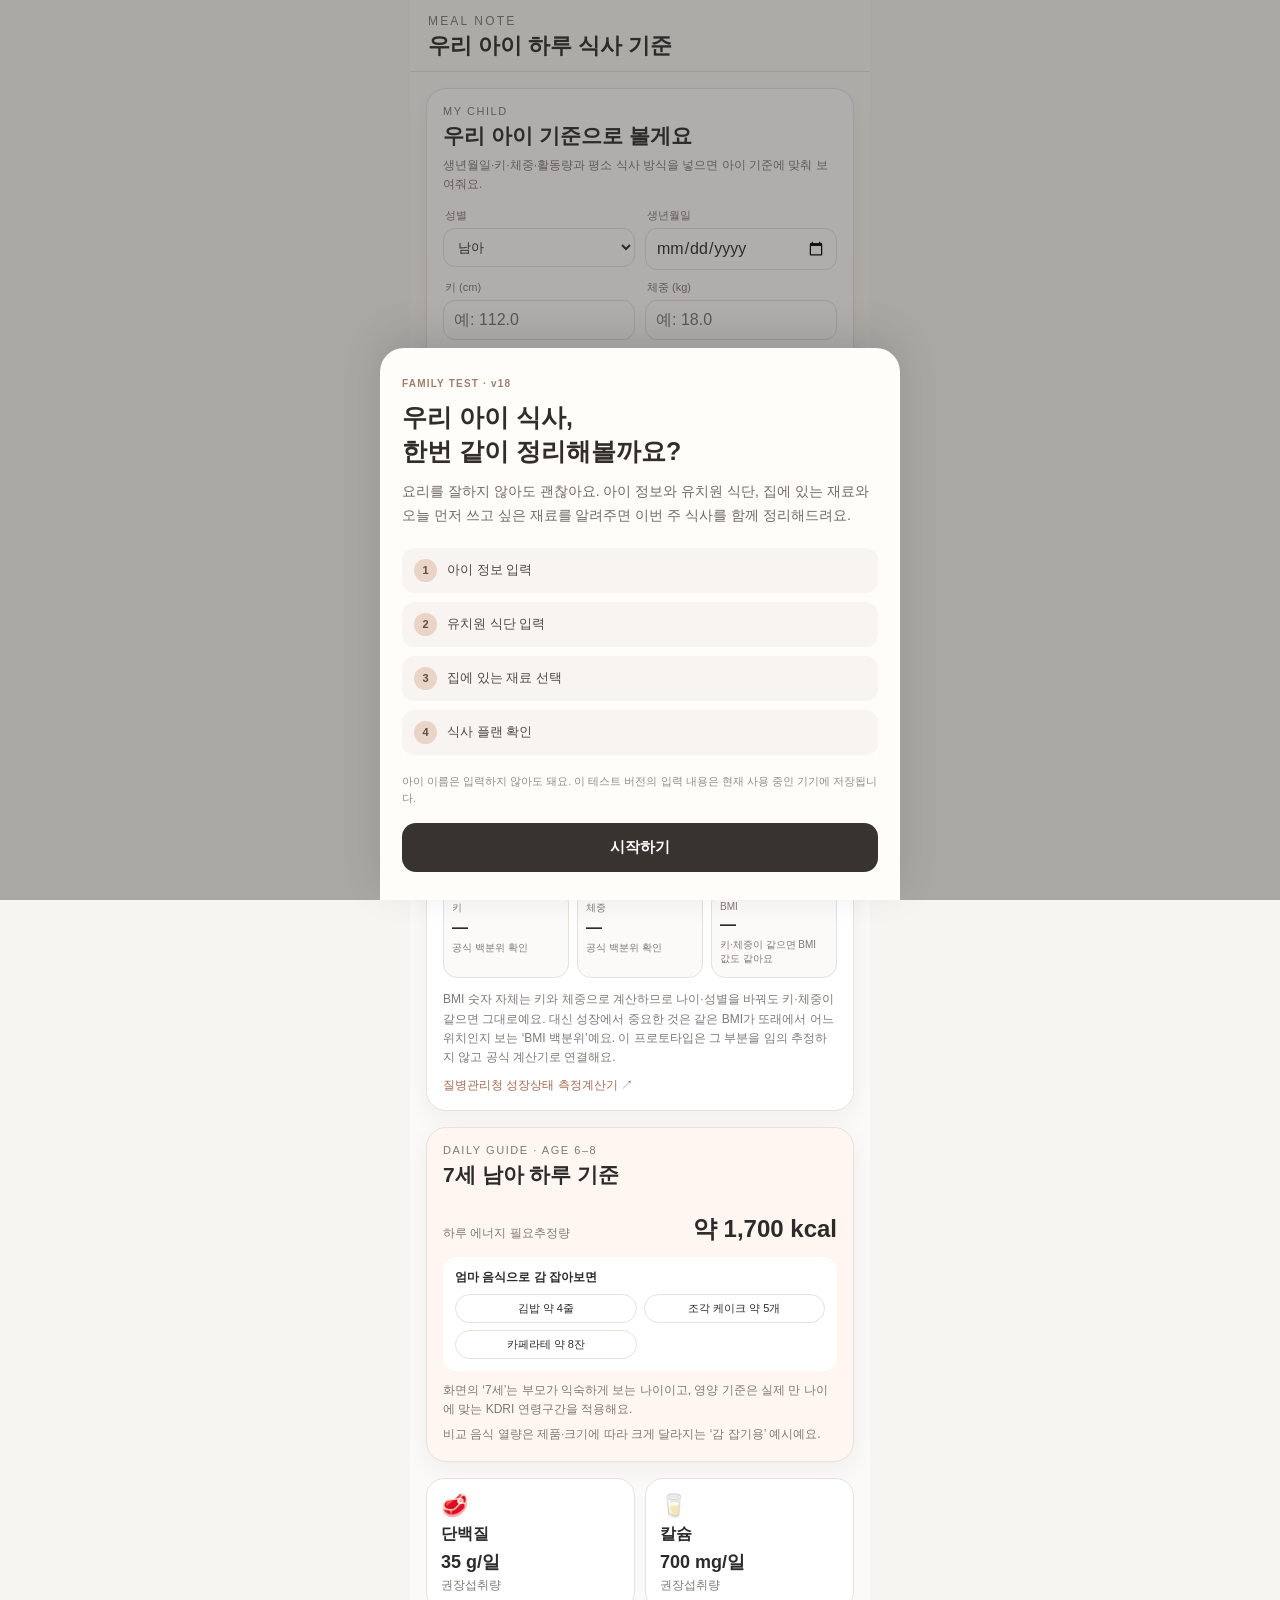
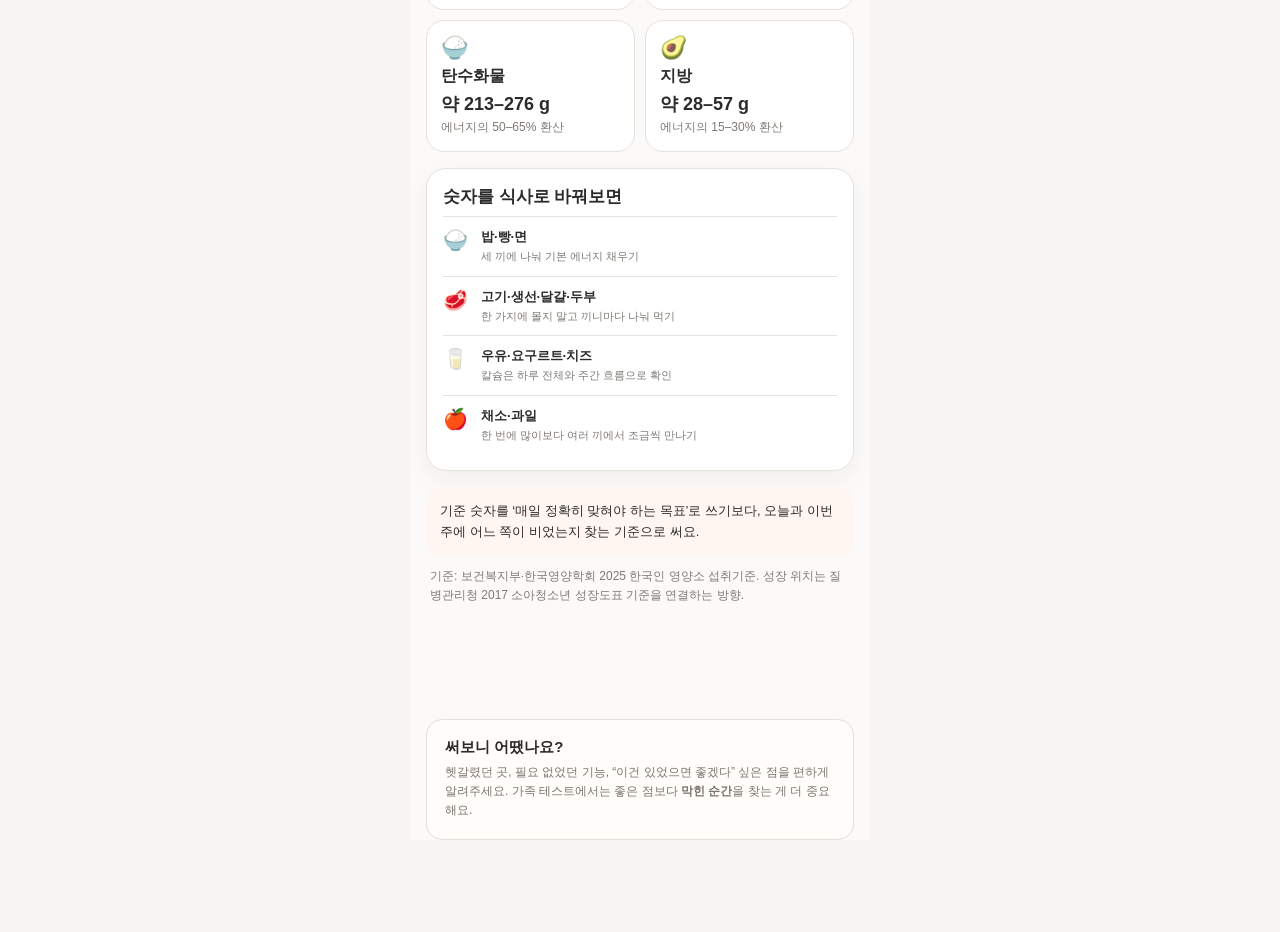
==== commit a3be3ada: "Rename index_v18.html to index.html" ====
--- a/index.html
+++ b/index.html
@@ -144,6 +144,40 @@
     .customMealSave{border:0;border-radius:12px;background:#403a36;color:#fff;padding:0 12px;font-size:12px;font-weight:700;cursor:pointer}
     .customMealCurrent{display:flex;justify-content:space-between;gap:10px;align-items:center;margin-top:9px;padding:9px 10px;background:#fff3ed;border-radius:11px;font-size:11px;line-height:1.45;color:#8f624e}
     .customMealReset{border:0;background:transparent;color:#8f624e;text-decoration:underline;font-size:10px;white-space:nowrap;cursor:pointer}
+    .easyMealToggle{width:100%;margin-top:9px;border:1px solid #eadfd8;background:#fff;color:#665d57;border-radius:12px;padding:10px 12px;font-size:12px;font-weight:750;text-align:left}
+    .easyMealBox{margin-top:9px;padding:11px;border-radius:12px;background:#f7f4f1}
+    .easyMealChoices{display:flex;flex-wrap:wrap;gap:6px;margin-bottom:9px}
+    .easyMealChoice{border:1px solid #e1d8d2;background:#fff;border-radius:999px;padding:7px 10px;font-size:11px;color:#625a55}
+    .easyMealChoice.active{background:#403a36;color:#fff;border-color:#403a36}
+    .easyMealHelp{font-size:10px;line-height:1.5;color:var(--muted);margin-top:7px}
+    .recordBox{margin:0 13px 13px;padding:14px;border:1px solid #e8dfd9;border-radius:14px;background:#fffdfa}
+    .recordTitle{font-weight:800;font-size:13px;margin-bottom:5px}
+    .recordSub{font-size:10px;line-height:1.5;color:var(--muted);margin-bottom:10px}
+    .recordToggles{display:flex;gap:7px;flex-wrap:wrap;margin-bottom:10px}
+    .recordToggle{border:1px solid #e3dad4;background:#fff;border-radius:999px;padding:8px 11px;font-size:11px}
+    .recordToggle.active{background:#403a36;color:#fff;border-color:#403a36}
+    .recordSave{width:100%;border:0;border-radius:11px;padding:10px;background:#403a36;color:white;font-weight:800}
+    .recordSaved{margin-top:8px;font-size:10px;color:#8f624e}
+    .shoppingList{display:flex;flex-direction:column;gap:7px;margin-top:9px}
+    .shoppingItem{display:flex;align-items:center;gap:8px;font-size:11px;line-height:1.35}
+    .shoppingItem input{width:16px;height:16px;accent-color:#7f6a5e}
+    .shoppingEmpty{font-size:11px;line-height:1.5;color:var(--muted);margin-top:7px}
+    .shoppingHead{font-size:11px;font-weight:800;color:#514943;margin-top:6px}
+
+    .homeDayToggle{display:flex;align-items:center;justify-content:space-between;gap:10px;margin-top:10px;padding:11px 12px;border:1px solid #eadfd8;border-radius:12px;background:#fff}
+    .homeDayToggle label{font-size:11px;font-weight:750}
+    .compactDetails{margin:10px 13px 13px;border:1px solid #e8dfd9;border-radius:14px;background:#fff;overflow:hidden}
+    .compactDetails>summary{list-style:none;cursor:pointer;padding:13px 14px;font-size:12px;font-weight:800;color:#514943;display:flex;align-items:center;justify-content:space-between;gap:10px}
+    .compactDetails>summary::-webkit-details-marker{display:none}
+    .compactDetails>summary::after{content:'⌄';font-size:16px;color:#9b918a;line-height:1;transition:transform .15s ease}
+    .compactDetails[open]>summary::after{transform:rotate(180deg)}
+    .compactDetailsBody{padding:0 13px 13px;border-top:1px solid #f0e9e4}
+    .compactDetailsHint{font-size:10px;color:var(--muted);font-weight:500}
+    .compactSaved{font-size:10px;color:#9a684f;font-weight:700}
+    .planPreferenceDetails{margin:0 0 14px;background:#fffaf7}
+    .planPreferenceDetails .compactDetailsBody{padding-top:12px}
+
+
 
 
     .categoryBlock.searchMatch{border-top:0;padding-top:5px}
@@ -236,6 +270,28 @@
     .nutriFill{height:100%;background:#d9b7a4;border-radius:999px}
     .nutriDesc{font-size:12px;color:#8a8580}
     .weeklyReassure{margin-top:18px;padding:14px 15px;border-radius:14px;background:#fbf6f1;font-size:14px;line-height:1.6;color:#5f574f}
+    .weeklyLegend{display:flex;align-items:center;justify-content:space-between;gap:10px;margin:6px 0 18px}
+    .weeklyLegend small{color:#8a817b;font-size:10px}
+    .nutriRow{padding:2px 0 8px}
+    .nutriName{display:flex;align-items:center;gap:6px}
+    .nutriIcon{font-size:18px}
+    .nutriTrack{height:10px;background:#f3f0ed;border-radius:999px;overflow:hidden;margin:8px 0 6px}
+    .nutriFill{height:100%;border-radius:999px}
+    .nutriFill.carb{background:#53b85f}
+    .nutriFill.protein{background:#f07f35}
+    .nutriFill.fat{background:#f1c94b}
+    .nutriFill.vitamin{background:#8b58df}
+    .nutriFill.mineral{background:#df7b78}
+    .nutriFoods{font-size:11px;line-height:1.6;color:#817a75;margin-top:4px}
+    .nutriFoods b{color:#5c5652}
+    .weeklyBadge{display:inline-flex;align-items:center;padding:6px 10px;border-radius:999px;background:#f4f5fb;color:#4b5066;font-size:11px;font-weight:800}
+    .institutionCard.off{background:#faf9f7}
+    .institutionCard.off .institutionBody{display:none}
+    .institutionOffNote{display:none;margin-top:8px;font-size:11px;line-height:1.55;color:#8a817b}
+    .institutionCard.off .institutionOffNote{display:block}
+    .institutionCard.off h3{margin-bottom:0}
+
+
 
     .reassureBox{margin:14px 18px 18px;padding:16px 17px;border-radius:16px;background:#fbf6f1;border:1px solid #eadfd6}
     .reassureEyebrow{font-size:11px;letter-spacing:.13em;color:#9b7a67;margin-bottom:6px}
@@ -317,6 +373,13 @@
             <button class="activity" data-act="적음">적은 편</button>
             <button class="activity" data-act="많음">많은 편</button>
           </div>
+        </div>
+        <div style="margin-top:12px">
+          <label class="fieldLabel">평일 기관 식사</label>
+          <select id="institutionMeals" class="field">
+            <option value="있음">유치원·어린이집에서 먹어요</option>
+            <option value="없음">기관 식사 없이 집에서 먹어요</option>
+          </select>
         </div>
         <div class="profileGrid" style="margin-top:12px">
           <div>
@@ -398,11 +461,13 @@
       <div class="section">
         <div class="eyebrow">MEAL SETUP</div>
         <h2>우리 아이 식사 준비</h2>
-        <p class="muted">유치원에서 먹는 것과 집에 있는 재료만 알려주세요.</p>
+        <p class="muted">기관 식사가 있다면 식단을, 그리고 집에 있는 재료를 알려주세요.</p>
       </div>
 
-      <div class="section card">
-        <h3>🏫 유치원 식단</h3>
+      <div class="section card institutionCard" id="institutionMealCard">
+        <h3>🏫 유치원·어린이집 식단</h3>
+        <div class="institutionOffNote">현재 <b>집에서 세 끼</b> 설정이라 기관 식단 입력은 사용하지 않아요.</div>
+        <div class="institutionBody" id="institutionMealBody">
         <p class="muted">식단표 사진이나 캡처 이미지를 올려주세요.</p>
         <label class="upload" for="mealFile" style="display:block;margin-top:13px">
           <div style="font-size:26px">＋</div>
@@ -425,6 +490,7 @@
         <div class="note" style="margin-top:10px">
           지금은 사진 미리보기 + 직접 입력까지 작동해요. 실제 자동 식단 인식은 AI/API 연결 단계에서 붙일 수 있어요.
         </div>
+        </div>
       </div>
 
       <div class="section card">
@@ -481,18 +547,21 @@
       </div>
 
 
-      <div class="section card todayIngredientBox planPreferenceBox">
-        <div class="todayIngredientHead">
-          <div>
-            <div class="eyebrow">TODAY'S PICK</div>
-            <h3 style="margin:4px 0 4px">⭐ 오늘 쓰고 싶은 재료</h3>
-            <div class="todayIngredientSub">오늘 저녁에 먼저 쓰고 싶은 재료를 골라주세요. 개수 제한 없이 선택할 수 있어요.</div>
+      <details class="section compactDetails planPreferenceDetails">
+        <summary>
+          <span>⭐ 오늘 쓰고 싶은 재료 <span class="compactDetailsHint">필요할 때만 선택</span></span>
+        </summary>
+        <div class="compactDetailsBody">
+          <div class="todayIngredientHead">
+            <div>
+              <div class="todayIngredientSub">오늘 먼저 쓰고 싶은 재료가 있을 때만 골라주세요. 선택하지 않아도 식단은 추천돼요.</div>
+            </div>
+            <button id="clearPreferred" class="miniTextBtn" type="button">전체 해제</button>
           </div>
-          <button id="clearPreferred" class="miniTextBtn" type="button">전체 해제</button>
+          <div id="preferredIngredientChoices" class="preferredChoices"></div>
+          <div id="preferredStatus" class="preferredStatus"></div>
         </div>
-        <div id="preferredIngredientChoices" class="preferredChoices"></div>
-        <div id="preferredStatus" class="preferredStatus"></div>
-      </div>
+      </details>
 
       <div id="planNotice" class="section note"></div>
       <div id="todayPlan"></div>
@@ -515,7 +584,7 @@
 
       <div class="section grid2">
         <div class="card"><h3 style="font-size:15px">🌈 이번 흐름</h3><p class="muted" id="flowSummary">입력된 식단과 재료를 기준으로 조정해요.</p></div>
-        <div class="card"><h3 style="font-size:15px">🛒 장보기</h3><p class="muted" id="shoppingSummary">집에 없는 것만 추려볼게요.</p></div>
+        <div class="card"><h3 style="font-size:15px">🛒 장보기</h3><div class="muted" id="shoppingSummary">집에 없는 것만 추려볼게요.</div></div>
       </div>
     </section>
   </main>
@@ -540,7 +609,7 @@
   const titles = {
     guide:'우리 아이 하루 식사 기준',
     input:'식단 · 우리집 재료',
-    plan:'오늘 · 내일 식단'
+    plan:'우리 아이 식사 플랜'
   };
 
   navs.forEach(btn=>{
@@ -550,6 +619,7 @@
       views.forEach(v=>v.classList.remove('active'));
       document.getElementById(btn.dataset.view).classList.add('active');
       headerTitle.textContent = btn.dataset.view==='guide' ? currentGuideHeader() : titles[btn.dataset.view];
+      if(btn.dataset.view==='plan' && typeof generatePlans==='function') generatePlans();
       window.scrollTo({top:0,behavior:'smooth'});
     });
   });
@@ -597,6 +667,7 @@
     document.getElementById('childWeight').value=savedProfile.weight || '';
     document.getElementById('mealStage').value=savedProfile.mealStage || '유아식';
     document.getElementById('saltPreference').value=savedProfile.saltPreference || '일반';
+    document.getElementById('institutionMeals').value=savedProfile.institutionMeals || '있음';
     childActivity=savedProfile.activity || '보통';
     document.querySelectorAll('.activity').forEach(x=>x.classList.toggle('active',x.dataset.act===childActivity));
   }
@@ -670,7 +741,31 @@
     document.getElementById('compareLatte').textContent=`카페라테 약 ${(d.energy/200).toFixed(1)}잔`;
   }
 
+  function syncInstitutionMealUI(){
+    const card=document.getElementById('institutionMealCard');
+    if(!card) return;
+
+    const select=document.getElementById('institutionMeals');
+    let setting=select?.value || '있음';
+    if(!select){
+      try{
+        const saved=JSON.parse(localStorage.getItem('mealnote.childProfile')||'{}');
+        setting=saved.institutionMeals || '있음';
+      }catch(e){}
+    }
+
+    const noInstitution=setting==='없음';
+    card.classList.toggle('off',noInstitution);
+
+    const file=document.getElementById('mealFile');
+    const today=document.getElementById('schoolToday');
+    const tomorrow=document.getElementById('schoolTomorrow');
+    const save=document.getElementById('saveSchoolMeals');
+    [file,today,tomorrow,save].forEach(el=>{ if(el) el.disabled=noInstitution; });
+  }
+
   function updateProfileSummary(){
+    syncInstitutionMealUI();
     const age=getAge();
     const h=parseFloat(document.getElementById('childHeight').value);
     const w=parseFloat(document.getElementById('childWeight').value);
@@ -697,6 +792,8 @@
       const salt=document.getElementById('saltPreference')?.value || '일반';
       parts.push(stage);
       parts.push(salt==='일반'?'일반 간':salt);
+      const inst=document.getElementById('institutionMeals')?.value || '있음';
+      parts.push(inst==='있음'?'기관 식사 있음':'집에서 세 끼');
       document.getElementById('profileSummary').textContent=parts.join(' · ');
     }
     updateNutritionGuide();
@@ -731,16 +828,25 @@
       weight:document.getElementById('childWeight').value,
       activity:childActivity,
       mealStage:document.getElementById('mealStage').value,
-      saltPreference:document.getElementById('saltPreference').value
+      saltPreference:document.getElementById('saltPreference').value,
+      institutionMeals:document.getElementById('institutionMeals').value
     };
     localStorage.setItem('mealnote.childProfile',JSON.stringify(profile));
     updateProfileSummary();
-    document.getElementById('profileStatus').textContent='우리 아이 정보를 적용했어요.';
+    syncInstitutionMealUI();
+    document.getElementById('profileStatus').textContent='우리 아이 정보를 저장하고 적용했어요.';
     collapseProfile();
+    if(typeof generatePlans==='function') generatePlans();
   });
 
-  ['childBirth','childHeight','childWeight','childSex','mealStage','saltPreference'].forEach(id=>
+  ['childBirth','childHeight','childWeight'].forEach(id=>
     document.getElementById(id).addEventListener('input',updateProfileSummary)
+  );
+  ['childSex','mealStage','saltPreference','institutionMeals'].forEach(id=>
+    document.getElementById(id).addEventListener('change',()=>{
+      updateProfileSummary();
+      if(id==='institutionMeals') syncInstitutionMealUI();
+    })
   );
 
   updateProfileSummary();
@@ -757,6 +863,7 @@
   const schoolTomorrowEl=document.getElementById('schoolTomorrow');
   if(schoolTodayEl) schoolTodayEl.value=schoolMeals.today || '';
   if(schoolTomorrowEl) schoolTomorrowEl.value=schoolMeals.tomorrow || '';
+  syncInstitutionMealUI();
 
   const saveSchoolBtn=document.getElementById('saveSchoolMeals');
   if(saveSchoolBtn){
@@ -782,23 +889,23 @@
 
   const ingredientCatalog = {
     "냉장": {
-      "🥩 소고기": ["국거리","불고기용 소고기","다짐육","장조림용","샤브샤브용"],
-      "🐖 돼지고기": ["삼겹살","목살","앞다리살","등심","다진 돼지고기","대패삼겹","항정살"],
-      "🐓 닭·오리": ["닭가슴살","닭다리살","닭봉","닭안심","닭고기","훈제오리"],
+      "🥩 소고기": ["국거리","불고기용 소고기","다짐육","장조림용","샤브샤브용","등심","안심","채끝","부채살","갈비","양지","우둔살"],
+      "🐖 돼지고기": ["삼겹살","목살","앞다리살","뒷다리살","등심","안심","돼지갈비","다진 돼지고기","대패삼겹","항정살","가브리살"],
+      "🐓 닭·오리": ["닭가슴살","닭다리살","닭봉","닭윙","닭안심","닭고기","닭다리","닭볶음탕용","훈제오리","오리로스"],
       "🥚 달걀·두부": ["달걀","두부","순두부","유부","메추리알"],
       "🥬 잎·줄기채소": ["대파","쪽파","부추","시금치","깻잎","상추","양배추","배추","청경채","미나리"],
-      "🥕 자주 쓰는 채소": ["애호박","양파","당근","무","오이","파프리카","피망","브로콜리","콩나물","숙주"],
+      "🥕 자주 쓰는 채소": ["애호박","감자","고구마","단호박","양파","당근","무","오이","파프리카","피망","브로콜리","콩나물","숙주","연근","우엉","옥수수","콜리플라워"],
       "🍄 버섯": ["느타리버섯","새송이버섯","팽이버섯","표고버섯","양송이버섯"],
       "🥛 유제품": ["우유","요구르트","플레인요거트","슬라이스치즈","모짜렐라치즈"],
       "🍱 반찬·기타": ["김치","햄","소시지","베이컨","어묵","맛살","단무지"]
     },
     "냉동": {
-      "🥩 소고기": ["국거리","불고기용 소고기","갈비","샤브샤브용","다짐육"],
-      "🐖 돼지고기": ["삼겹살","목살","앞다리살","대패삼겹","항정살","다진 돼지고기"],
-      "🐓 닭·오리": ["닭가슴살","닭다리살","닭봉","닭안심","닭고기","훈제오리"],
+      "🥩 소고기": ["국거리","불고기용 소고기","갈비","샤브샤브용","다짐육","등심","안심","채끝","부채살","양지"],
+      "🐖 돼지고기": ["삼겹살","목살","앞다리살","뒷다리살","등심","안심","돼지갈비","대패삼겹","항정살","가브리살","다진 돼지고기"],
+      "🐓 닭·오리": ["닭가슴살","닭다리살","닭봉","닭윙","닭안심","닭고기","닭다리","닭볶음탕용","훈제오리","오리로스"],
       "🐟 생선": ["가자미","갈치","고등어","연어","삼치","대구","조기","임연수"],
       "🦐 해산물": ["오징어","새우","낙지","주꾸미","홍합","바지락","꽃게","관자"],
-      "🥦 냉동채소": ["브로콜리","시금치","옥수수","완두콩","혼합채소","다진대파","다진마늘","단호박"],
+      "🥦 냉동채소": ["브로콜리","시금치","옥수수","완두콩","혼합채소","다진대파","다진마늘","단호박","고구마","감자","연근"],
       "🍗 간편식": ["만두","돈까스","떡갈비","치킨","핫도그","피자"],
       "🍚 밥·면·떡": ["냉동밥","볶음밥","떡국떡","떡볶이떡","우동면","칼국수면"]
     },
@@ -807,7 +914,7 @@
       "🍜 면": ["소면","중면","칼국수면","파스타면","쌀국수면","라면"],
       "🥫 통조림": ["참치캔","야채참치","스팸","옥수수캔","완두콩캔","고등어캔"],
       "🐟 건어물·해조류": ["잔멸치","국물멸치","김","김가루","미역","다시마","건새우","황태채"],
-      "🥔 실온채소": ["감자","고구마","양파","마늘","단호박"],
+      "🥔 실온채소": ["감자","고구마","양파","마늘","단호박","연근","우엉","옥수수"],
       "🥣 아침·간식": ["시리얼","오트밀","식빵","또띠아","크래커","견과류"],
       "🫘 콩·기타": ["콩","렌틸콩","참깨","들깨가루"]
     }
@@ -828,6 +935,29 @@
     if(Array.isArray(savedPreferred)) preferredIngredients=savedPreferred;
   }catch(e){ preferredIngredients=[]; }
   let customMeals={today:'',tomorrow:''};
+  let easyMeals={today:{type:'',menu:''},tomorrow:{type:'',menu:''}};
+  try{
+    const s=JSON.parse(localStorage.getItem('mealnote.easyMeals.v1')||'{}');
+    ['today','tomorrow'].forEach(day=>{
+      if(s?.[day]) easyMeals[day]={type:s[day].type||'',menu:s[day].menu||''};
+    });
+  }catch(e){}
+  function saveEasyMeals(){localStorage.setItem('mealnote.easyMeals.v1',JSON.stringify(easyMeals));}
+  let mealLogs={today:null,tomorrow:null};
+  try{
+    const s=JSON.parse(localStorage.getItem('mealnote.actualMeals.v1')||'{}');
+    if(s) mealLogs={today:s.today||null,tomorrow:s.tomorrow||null};
+  }catch(e){}
+  function saveMealLogs(){localStorage.setItem('mealnote.actualMeals.v1',JSON.stringify(mealLogs));}
+
+  let homeAllDay={today:false,tomorrow:false};
+  try{
+    const s=JSON.parse(localStorage.getItem('mealnote.homeAllDay.v1')||'{}');
+    if(s) homeAllDay={today:!!s.today,tomorrow:!!s.tomorrow};
+  }catch(e){}
+  function saveHomeAllDay(){localStorage.setItem('mealnote.homeAllDay.v1',JSON.stringify(homeAllDay));}
+
+
   try{
     const savedCustom=JSON.parse(localStorage.getItem('mealnote.customMeals.v1') || '{}');
     if(savedCustom && typeof savedCustom==='object'){
@@ -1064,9 +1194,9 @@
       groups:['grain','protein','vegetable']
     },
     {
-      title:'쌀밥 · 두부애호박된장국 · 소불고기 · 버섯볶음',
+      title:'쌀밥 · 애호박된장국 · 소불고기 · 두부부침',
       req:['불고기용 소고기','두부','애호박'],
-      opt:['버섯','양파','당근'],
+      opt:['양파','대파'],
       protein:'beef', priority:'fridge',
       groups:['grain','protein','vegetable']
     },
@@ -1085,8 +1215,8 @@
       groups:['grain','protein','vegetable']
     },
     {
-      title:'쌀밥 · 두부국 · 고등어구이 · 콩나물무침',
-      req:['고등어','두부','콩나물'],
+      title:'쌀밥 · 미역국 · 고등어구이 · 콩나물무침',
+      req:['고등어','미역','콩나물'],
       opt:['대파'],
       protein:'fish', priority:'freezer',
       groups:['grain','protein','vegetable']
@@ -1106,9 +1236,9 @@
       groups:['grain','protein','vegetable']
     },
     {
-      title:'쌀밥 · 미역국 · 오징어애호박전 · 콩나물무침',
-      req:['오징어','애호박','미역'],
-      opt:['달걀','콩나물'],
+      title:'쌀밥 · 미역국 · 오징어볶음 · 콩나물무침',
+      req:['오징어','미역','콩나물'],
+      opt:['양파','애호박'],
       protein:'seafood', priority:'freezer',
       groups:['grain','protein','vegetable']
     },
@@ -1127,8 +1257,8 @@
       groups:['grain','protein','vegetable']
     },
     {
-      title:'쌀밥 · 유부된장국 · 달걀말이 · 애호박볶음',
-      req:['유부','달걀','애호박'],
+      title:'쌀밥 · 어묵국 · 달걀말이 · 애호박볶음',
+      req:['어묵','달걀','애호박'],
       opt:['대파','양파'],
       protein:'egg', priority:'fridge',
       groups:['grain','protein','vegetable']
@@ -1147,7 +1277,47 @@
       protein:'easy', priority:'freezer',
       groups:['grain','protein']
     }
-  ];
+,
+    {
+      title:'쌀밥 · 소고기무국 · 두부부침 · 오이무침',
+      req:['국거리','무','두부'], opt:['오이','대파'], protein:'beef', priority:'fridge',
+      groups:['grain','protein','vegetable']
+    },
+    {
+      title:'쌀밥 · 콩나물국 · 돼지불고기 · 브로콜리무침',
+      any:['앞다리살','목살','뒷다리살'], req:['콩나물'], opt:['브로콜리','양파'], protein:'pork', priority:'fridge',
+      groups:['grain','protein','vegetable']
+    },
+    {
+      title:'쌀밥 · 감자된장국 · 닭다리살구이 · 오이무침',
+      any:['닭다리살','닭안심','닭가슴살'], req:['감자'], opt:['오이','양파'], protein:'chicken', priority:'fridge',
+      groups:['grain','protein','vegetable']
+    },
+    {
+      title:'쌀밥 · 미역국 · 연어구이 · 감자채볶음',
+      req:['연어','미역','감자'], opt:['양파'], protein:'fish', priority:'freezer',
+      groups:['grain','protein','vegetable']
+    },
+    {
+      title:'쌀밥 · 무국 · 삼치구이 · 애호박볶음',
+      req:['삼치','무','애호박'], opt:['대파'], protein:'fish', priority:'freezer',
+      groups:['grain','protein','vegetable']
+    },
+    {
+      title:'쌀밥 · 미역국 · 두부조림 · 시금치무침',
+      req:['미역','두부'], opt:['시금치','대파'], protein:'tofu', priority:'fridge',
+      groups:['grain','protein','vegetable']
+    },
+    {
+      title:'쌀밥 · 감자국 · 오징어볶음 · 단호박찜',
+      req:['오징어','감자'], opt:['단호박','양파'], protein:'seafood', priority:'freezer',
+      groups:['grain','protein','vegetable']
+    },
+    {
+      title:'쌀밥 · 미역국 · 닭안심구이 · 고구마조림',
+      any:['닭안심','닭가슴살'], req:['미역'], opt:['고구마'], protein:'chicken', priority:'fridge',
+      groups:['grain','protein','vegetable']
+    }  ];
 
   const breakfastLibrary = [
     {title:'햄 주먹밥 + 우유/요구르트 + 과일', req:['햄','쌀'], opt:['김가루','우유','요구르트']},
@@ -1188,61 +1358,98 @@
     return set;
   }
 
+  function mealComponents(title){
+    return (title||'').split('·').map(x=>x.trim()).filter(Boolean);
+  }
+
   function chooseMeal(dayIndex, schoolText, history){
     const schoolProteins=schoolProteinTypes(schoolText);
     const usedTitles=new Set(history.map(x=>x.title));
-    const usedProteins=history.slice(-2).map(x=>x.protein);
+    const recentProteins=history.slice(-2).map(x=>x.protein);
+    const usedComponents=new Set(history.flatMap(x=>mealComponents(x.title)));
+    const plannedMissing=new Set(history.flatMap(x=>x.missing||[]));
+    const allNames=new Set(names());
     const fridgeNames=new Set(ingredients.filter(x=>x.cat==='냉장').map(x=>x.name));
 
-    let pool=recipeLibrary.filter(recipeAvailable);
+    const candidateInfo=recipeLibrary.map((r,index)=>{
+      const required=[...(r.req||[])];
+      let pickedAny=null;
+      if(r.any) pickedAny=r.any.find(x=>allNames.has(x)) || r.any[0];
+      const needed=[...required, ...(pickedAny?[pickedAny]:[])];
+      const missing=needed.filter(x=>!allNames.has(x));
+      return {r,index,needed,missing};
+    });
+
+    // First prefer recipes fully possible at home.
+    let pool=candidateInfo.filter(x=>x.missing.length===0);
+
+    // If those would force a repeat, allow a near-match with only 1–2 missing items.
+    const unusedAvailable=pool.filter(x=>!usedTitles.has(x.r.title));
+    if(unusedAvailable.length) pool=unusedAvailable;
+    else{
+      const near=candidateInfo
+        .filter(x=>!usedTitles.has(x.r.title) && x.missing.length<=2)
+        .sort((a,b)=>a.missing.length-b.missing.length);
+      if(near.length) pool=near;
+    }
+
+    // Last resort: still choose a different familiar menu rather than repeat the exact same meal.
     if(!pool.length){
-      return {title:'쌀밥 · 맑은국 · 달걀말이 · 김', used:[], protein:'basic', groups:['grain','protein'], reason:'지금 등록된 재료만으로는 정확한 4찬 구성이 어려워 기본 식사형으로 보여드려요.'};
-    }
-
-    const scored=pool.map(r=>{
+      pool=candidateInfo.filter(x=>!usedTitles.has(x.r.title));
+    }
+    if(!pool.length) pool=candidateInfo;
+
+    const scored=pool.map(info=>{
+      const r=info.r;
       let score=0;
-      const mains=mainIngredients(r);
-      // Avoid literal repeats across five days.
-      if(usedTitles.has(r.title)) score-=100;
-      // Prefer not to repeat the same protein on consecutive days.
-      if(usedProteins.includes(r.protein)) score-=18;
-      // If school meal is known, avoid repeating that protein at dinner.
-      if(schoolProteins.has(r.protein)) score-=20;
-      // Prefer recipes using perishable refrigerated ingredients.
-      score += mains.filter(x=>fridgeNames.has(x)).length*8;
+      const mains=info.needed.filter(x=>allNames.has(x));
+      if(usedTitles.has(r.title)) score-=1000;
+      const repeatedParts=mealComponents(r.title).filter(x=>usedComponents.has(x) && x!=='쌀밥');
+      score -= repeatedParts.length*48;
+      if(repeatedParts.some(x=>/국|탕/.test(x))) score-=35;
+      if(recentProteins.includes(r.protein)) score-=55;
+      if(history.length && history[history.length-1]?.protein===r.protein) score-=70;
+      if(schoolProteins.has(r.protein)) score-=35;
+      score += mains.filter(x=>fridgeNames.has(x)).length*10;
       score += (r.opt||[]).filter(x=>has(x)).length*3;
-
-      // User choice wins for TODAY: strongly prioritize dishes that use the ingredients
-      // the parent explicitly wants to use. Optional matches also count, but less.
+      score -= info.missing.length*18;
+      const newMissing=info.missing.filter(x=>!plannedMissing.has(x));
+      const reusedMissing=info.missing.filter(x=>plannedMissing.has(x));
+      score -= newMissing.length*(ingredients.length===0 ? 55 : 24);
+      score += reusedMissing.length*(ingredients.length===0 ? 28 : 10);
+
       if(dayIndex===0 && preferredIngredients.length){
         const mainMatches=mains.filter(x=>preferredIngredients.includes(x)).length;
         const optionalMatches=(r.opt||[]).filter(x=>preferredIngredients.includes(x)).length;
-        score += mainMatches*70;
-        score += optionalMatches*24;
-        score += (mainMatches+optionalMatches)*6;
+        score += mainMatches*75 + optionalMatches*20;
       }
-      // Rotate freezer meals into later days.
-      if(dayIndex>=2 && r.priority==='freezer') score+=7;
-      if(dayIndex<=1 && r.priority==='fridge') score+=7;
-      // Slight deterministic rotation by day so equally-scored recipes vary.
-      score += (recipeLibrary.indexOf(r)+dayIndex*3)%7;
-      return {r,score};
+      if(dayIndex>=2 && r.priority==='freezer') score+=6;
+      if(dayIndex<=1 && r.priority==='fridge') score+=6;
+
+      // deterministic variety across days, not random
+      score += ((info.index + dayIndex*5) % 11);
+      return {...info,score};
     }).sort((a,b)=>b.score-a.score);
 
-    const chosen=scored[0].r;
-    const used=mainIngredients(chosen);
-    const extras=(chosen.opt||[]).filter(x=>has(x)).slice(0,2);
+    const chosen=scored[0];
+    const r=chosen.r;
+    const used=chosen.needed.filter(x=>allNames.has(x));
+    const extras=(r.opt||[]).filter(x=>has(x)).slice(0,2);
+    const missing=chosen.missing || [];
     return {
-      title:chosen.title,
+      title:r.title,
       used,
       extras,
-      protein:chosen.protein,
-      reason: (dayIndex===0 && preferredIngredients.some(x=>used.includes(x) || extras.includes(x)))
-        ? `오늘 고른 재료 중 ${preferredIngredients.filter(x=>used.includes(x)||extras.includes(x)).join(' · ')}을(를) 우선 반영하고, 유치원 식사와의 균형도 함께 봤어요.`
-        : (schoolText ? '유치원 식사와 겹치지 않게 저녁에서 다른 단백질과 반찬을 이어 붙였어요.' : '집 재료를 먼저 쓰면서 밥·국·반찬이 갖춰지도록 골랐어요.')
+      missing,
+      protein:r.protein,
+      groups:r.groups||['grain','protein'],
+      reason:(dayIndex===0 && preferredIngredients.some(x=>used.includes(x)||extras.includes(x)))
+        ? `오늘 고른 재료 중 ${preferredIngredients.filter(x=>used.includes(x)||extras.includes(x)).join(' · ')}을(를) 우선 반영했어요.`
+        : missing.length
+          ? `같은 메뉴 반복을 피하려고 집 재료를 우선 쓰되, ${missing.join(' · ')}만 있으면 만들 수 있는 메뉴로 바꿨어요.`
+          : (schoolText ? '기관 식사와 겹치지 않게 단백질과 반찬을 바꿔 이어갔어요.' : '집 재료를 우선 쓰면서 앞선 날과 메뉴·단백질이 겹치지 않게 골랐어요.')
     };
   }
-
 
   function detectGroups(text){
     const s=(text||'');
@@ -1281,12 +1488,14 @@
     return {main,next,missing};
   }
 
-  function chooseBreakfast(){
+  function chooseBreakfast(dayIndex=0){
+    if(ingredients.length===0) return '달걀 주먹밥 + 우유 + 과일';
     const available=breakfastLibrary
-      .filter(r=>(r.req||[]).every(x=>has(x)))
-      .map(r=>({r,score:(r.opt||[]).filter(x=>has(x)).length}))
+      .filter(r=>(r.req||[]).every(x=>has(x)));
+    const pool=available.length?available:breakfastLibrary;
+    const ranked=pool.map((r,i)=>({r,score:(r.opt||[]).filter(x=>has(x)).length*3 + ((i+dayIndex*2)%5)}))
       .sort((a,b)=>b.score-a.score);
-    return available.length ? available[0].r.title : '밥/빵 + 우유·유제품 + 과일';
+    return ranked[0]?.r.title || '밥/빵 + 우유·유제품 + 과일';
   }
 
   function freshProduceFor(meal){
@@ -1854,88 +2063,203 @@
     </details>`;
   }
 
+  function extractFoodTokens(text){
+    const s=(text||'');
+    const dictionary=[
+      '쌀','흑미','잡곡','밥','빵','식빵','우동','면','시리얼','감자','고구마','떡',
+      '소고기','불고기','돼지고기','제육','삼겹살','닭고기','닭안심','닭다리살',
+      '고등어','갈치','가자미','연어','삼치','오징어','새우','어묵','두부','달걀','계란','유부','떡갈비','만두',
+      '우유','요구르트','요거트','치즈',
+      '콩나물','숙주','애호박','브로콜리','버섯','당근','양파','깻잎','시금치','오이','무','단호박',
+      '파프리카','배추','김치','미역','김','멸치',
+      '사과','배','포도','복숭아','바나나','귤','오렌지','키위','수박','멜론','과일'
+    ];
+    return [...new Set(dictionary.filter(x=>s.includes(x)))];
+  }
+
   function weeklyNutrition(days){
-    // Menu-composition estimate only: not an intake/medical measurement.
+    // 식사 구성 기반의 흐름. 실제 섭취량/영양소 정량 측정이 아님.
     const scores={carb:0,protein:0,fat:0,vitamin:0,mineral:0};
+    const foods={carb:[],protein:[],fat:[],vitamin:[],mineral:[]};
+
+    const add=(key,items)=>{
+      items.forEach(x=>{ if(!foods[key].includes(x)) foods[key].push(x); });
+    };
+
     days.forEach(d=>{
       const t=(d.school||'')+' '+(d.meal?.title||'');
-      if(/밥|쌀|흑미|잡곡|면|우동|빵|시리얼|감자|고구마/.test(t)) scores.carb++;
-      if(/소고기|돼지|닭|고등어|갈치|가자미|오징어|새우|어묵|두부|달걀|계란|유부|떡갈비/.test(t)) scores.protein++;
-      if(/고기|돼지|소고기|닭|고등어|갈치|가자미|달걀|두부|유부|우유|요구르트|치즈/.test(t)) scores.fat++;
-      if(/콩나물|숙주|애호박|브로콜리|버섯|당근|양파|깻잎|김치|과일|사과|배|포도|복숭아|바나나|귤|키위/.test(t)) scores.vitamin++;
-      if(/우유|요구르트|치즈|미역|김|멸치|고등어|갈치|가자미|두부|소고기|돼지|달걀/.test(t)) scores.mineral++;
+      const tokens=extractFoodTokens(t);
+
+      const carb=tokens.filter(x=>/쌀|흑미|잡곡|밥|빵|식빵|우동|면|시리얼|감자|고구마|떡/.test(x));
+      const protein=tokens.filter(x=>/소고기|불고기|돼지고기|제육|삼겹살|닭고기|닭안심|닭다리살|고등어|갈치|가자미|연어|삼치|오징어|새우|어묵|두부|달걀|계란|유부|떡갈비|만두|우유|요구르트|요거트|치즈/.test(x));
+      const fat=tokens.filter(x=>/소고기|불고기|돼지고기|제육|삼겹살|닭고기|달걀|계란|두부|유부|우유|요구르트|요거트|치즈|고등어|연어/.test(x));
+      const vitamin=tokens.filter(x=>/콩나물|숙주|애호박|브로콜리|버섯|당근|양파|깻잎|시금치|오이|무|단호박|파프리카|배추|김치|사과|배|포도|복숭아|바나나|귤|오렌지|키위|수박|멜론|과일|감자|고구마/.test(x));
+      const mineral=tokens.filter(x=>/우유|요구르트|요거트|치즈|미역|김|멸치|고등어|갈치|가자미|두부|소고기|돼지고기|달걀|계란|시금치|브로콜리/.test(x));
+
+      if(carb.length){scores.carb++;add('carb',carb);}
+      if(protein.length){scores.protein++;add('protein',protein);}
+      if(fat.length){scores.fat++;add('fat',fat);}
+      if(vitamin.length){scores.vitamin++;add('vitamin',vitamin);}
+      if(mineral.length){scores.mineral++;add('mineral',mineral);}
     });
-    return scores;
+
+    return {scores,foods};
   }
 
   function weeklyNutritionHTML(days){
-    const s=weeklyNutrition(days);
+    const {scores:s,foods}=weeklyNutrition(days);
     const items=[
-      ['탄수화물','carb','밥·면·감자 등 에너지원'],
-      ['단백질','protein','고기·생선·달걀·두부'],
-      ['지방','fat','식품 속 지방을 포함한 에너지원'],
-      ['비타민','vitamin','채소·과일 중심'],
-      ['무기질','mineral','유제품·해조류·육류·두부 등']
+      ['🍚','탄수화물','carb','에너지원'],
+      ['🥩','단백질','protein','성장·회복'],
+      ['🥑','지방','fat','에너지·흡수'],
+      ['🥬','비타민','vitamin','채소·과일'],
+      ['🦴','무기질','mineral','칼슘·철·아연 등']
     ];
-    const rows=items.map(([label,key,desc])=>{
+
+    const rows=items.map(([icon,label,key,desc])=>{
       const count=Math.min(5,s[key]);
       const pct=count*20;
-      const status=count>=4?'충분히 자주':count>=3?'대체로 잘':'조금 더 챙기기';
+      const status=count>=4?'충분히 구성':count>=3?'대체로 잘':'조금 더 챙기기';
+      const foodText=foods[key].length ? foods[key].slice(0,8).join(' · ') : '아직 기록된 식품이 적어요';
       return `<div class="nutriRow">
-        <div class="nutriTop"><b>${label}</b><span>${count}/5일 · ${status}</span></div>
-        <div class="nutriTrack"><div class="nutriFill" style="width:${pct}%"></div></div>
-        <div class="nutriDesc">${desc}</div>
+        <div class="nutriTop">
+          <div class="nutriName"><span class="nutriIcon">${icon}</span><b>${label}</b></div>
+          <span>${status}</span>
+        </div>
+        <div class="nutriTrack"><div class="nutriFill ${key}" style="width:${pct}%"></div></div>
+        <div class="nutriFoods"><b>이번 주 만난 식품</b> · ${foodText}</div>
       </div>`;
     }).join('');
+
+    const allCounts=Object.values(s);
+    const strong=allCounts.filter(x=>x>=4).length;
+    const headline=strong>=4?'이번 주, 골고루 잘 챙겼어요'
+      : strong>=2?'이번 주, 꽤 고르게 채워지고 있어요'
+      :'이번 주는 비어 있는 쪽만 조금 더 이어가면 돼요';
+
     return `<div class="weeklyCard">
-      <div class="weeklyEyebrow">THIS WEEK · 5대 영양소</div>
-      <div class="weeklyTitle">이번 주, 아이의 식사가 이렇게 채워지고 있어요.</div>
-      <div class="weeklySub">메뉴에 포함된 식품군을 기준으로 본 <b>5일 식단 구성 흐름</b>이에요. 실제 섭취량을 입력하기 전이라 정확한 영양섭취율은 아니에요.</div>
+      <div class="weeklyLegend">
+        <div>
+          <div class="weeklyEyebrow">THIS WEEK · 5대 영양소</div>
+          <div class="weeklyTitle">${headline}</div>
+        </div>
+        <span class="weeklyBadge">5대 영양소 ✓</span>
+      </div>
+      <div class="weeklySub">기록한 날은 <b>실제로 먹은 식사</b>, 아직 기록하지 않은 날은 계획 메뉴를 기준으로 보여줘요. 아래 색 막대는 정확한 섭취율이 아니라 <b>5일 동안 해당 식품군을 얼마나 자주 만났는지</b>를 표현해요.</div>
       ${rows}
-      <div class="weeklyReassure"><b>이번 주, 충분히 잘 챙겨가고 있어요.</b><br>비어 있는 항목만 다음 식사에서 가볍게 이어주면 돼요.</div>
+      <div class="weeklyReassure"><b>하루 한 끼보다 한 주의 흐름을 봐요.</b><br>비어 있는 영양소가 있으면 다음 식사에서 한 가지만 가볍게 이어주면 돼요.</div>
     </div>`;
   }
 
-  function mealCard(label, dateLabel, schoolText, meal, isTomorrow=false){
+  function institutionActive(dayKey){
+    const profile=JSON.parse(localStorage.getItem('mealnote.childProfile')||'{}');
+    return (profile.institutionMeals||'있음')==='있음' && !homeAllDay[dayKey];
+  }
+
+  function actualRecordHTML(dayKey, suggestedText){
+    const log=mealLogs[dayKey];
+    return `<details class="compactDetails">
+      <summary>
+        <span>✓ 실제 먹은 식사 기록 <span class="${log?'compactSaved':'compactDetailsHint'}">${log?'저장됨':'식사 후 기록'}</span></span>
+      </summary>
+      <div class="compactDetailsBody" style="padding-top:12px">
+        <div class="recordSub">추천이 아니라 <b>실제로 먹은 식사</b>를 저장하면 이번 주 영양 흐름에 반영해요. 메뉴가 달랐다면 수정해도 돼요.</div>
+        <input class="customMealInput" data-record-menu="${dayKey}" value="${log?.menu || suggestedText || ''}" placeholder="실제로 먹은 메뉴" style="width:100%;box-sizing:border-box;margin-bottom:9px"/>
+        <div class="recordToggles">
+          <button type="button" class="recordToggle ${log?.fruit?'active':''}" data-record-fruit="${dayKey}">🍎 과일 먹었어요</button>
+          <button type="button" class="recordToggle ${log?.dairy?'active':''}" data-record-dairy="${dayKey}">🥛 우유·유제품 먹었어요</button>
+        </div>
+        <button type="button" class="recordSave" data-record-save="${dayKey}">${log?'기록 수정하기':'식사 기록하기'}</button>
+        ${log?`<div class="recordSaved">주간 영양 흐름에 실제 식사로 반영 중이에요.</div>`:''}
+      </div>
+    </details>`;
+  }
+
+  function mealCard(label, dateLabel, schoolText, meal, isTomorrow=false, lunchMeal=null){
     const dayKey=isTomorrow?'tomorrow':'today';
+    const useInstitution=institutionActive(dayKey);
     const produce=freshProduceFor(meal);
-    const schoolBlock = schoolText
-      ? `<div class="row"><div class="label">🏫 유치원</div><div class="food">${schoolText.replace(/\n/g,'<br>')}</div></div>`
-      : `<div class="row"><div class="label">🏫 유치원</div><div class="food"><span class="missingMeal">식단 미등록</span><br><span class="muted">지금은 집 재료를 중심으로 추천하고 있어요.</span></div></div>`;
+    const breakfast=chooseBreakfast(isTomorrow?1:0);
+
+    const schoolBlock = useInstitution
+      ? (schoolText
+        ? `<div class="row"><div class="label">🏫 기관</div><div class="food">${schoolText.replace(/\n/g,'<br>')}</div></div>`
+        : `<div class="row"><div class="label">🏫 기관</div><div class="food"><span class="missingMeal">식단 미등록</span><br><span class="muted">기관 식단을 넣으면 집에서 보완할 식사를 다시 계산해요.</span></div></div>`)
+      : '';
+
+    const homeMeals = useInstitution
+      ? `${isTomorrow?`<div class="row"><div class="label">🌞 아침</div><div class="food"><strong>${breakfast}</strong></div></div>`:''}
+         ${schoolBlock}
+         <div class="row"><div class="label">🏠 저녁</div><div class="food"><strong>${meal.title}</strong>
+           ${produce.length?`<br><span class="muted">${produce.join(' · ')}도 먼저 활용하기 좋아요.</span>`:''}
+           ${meal.used.length?`<br><span class="ingredientUsed">🏠 ${meal.used.map(ingredientLabel).join(' · ')} 활용</span>`:''}
+           ${meal.missing?.length?`<br><span class="muted">🛒 있으면 좋은 재료 · ${meal.missing.join(' · ')}</span>`:''}
+           <br><span class="muted">${meal.reason}</span>
+         </div></div>`
+      : `<div class="row"><div class="label">🌞 아침</div><div class="food"><strong>${breakfast}</strong></div></div>
+         <div class="row"><div class="label">🍚 점심</div><div class="food"><strong>${lunchMeal?.title || '집 재료로 점심 구성'}</strong>
+           ${lunchMeal?.used?.length?`<br><span class="ingredientUsed">🏠 ${lunchMeal.used.map(ingredientLabel).join(' · ')} 활용</span>`:''}
+           ${lunchMeal?.missing?.length?`<br><span class="muted">🛒 ${lunchMeal.missing.join(' · ')}</span>`:''}
+         </div></div>
+         <div class="row"><div class="label">🌙 저녁</div><div class="food"><strong>${meal.title}</strong>
+           ${meal.used.length?`<br><span class="ingredientUsed">🏠 ${meal.used.map(ingredientLabel).join(' · ')} 활용</span>`:''}
+           ${meal.missing?.length?`<br><span class="muted">🛒 ${meal.missing.join(' · ')}</span>`:''}
+           <br><span class="muted">${meal.reason}</span>
+         </div></div>`;
+
+    const actualSuggested = useInstitution
+      ? `${schoolText ? schoolText+' / ' : ''}${meal.title}`
+      : `${breakfast} / ${lunchMeal?.title||''} / ${meal.title}`;
+
     return `
       <div class="section day">
         <div class="dayhead ${isTomorrow?'tomorrow':'today'}">
           <div><small class="muted">${label}</small> <strong>${dateLabel}</strong></div>
-          <small>${schoolText?'유치원 + 집 재료 반영':'집 재료 중심 추천'}</small>
+          <small>${useInstitution?(schoolText?'기관 + 집 재료 반영':'기관 식단 대기'):'집에서 세 끼 추천'}</small>
         </div>
-        ${isTomorrow?`<div class="row"><div class="label">🌞 아침</div><div class="food"><strong>${chooseBreakfast()}</strong></div></div>`:''}
-        ${schoolBlock}
-        <div class="row"><div class="label">🏠 저녁</div><div class="food"><strong>${meal.title}</strong>
-          ${produce.length?`<br><span class="muted">${produce.join(' · ')}도 먼저 활용하기 좋아요.</span>`:''}
-          ${meal.used.length?`<br><span class="ingredientUsed">🏠 ${meal.used.map(ingredientLabel).join(' · ')} 활용</span>`:''}
-          <br><span class="muted">${meal.reason}</span>
-        </div></div>
-        <div class="customMealBox">
-          <div class="customMealTitle">✍️ 추천 말고, 내가 원하는 메뉴가 있다면</div>
-          <div class="customMealSub">오늘 먹고 싶은 메뉴를 직접 넣어도 돼요. 예: 제육볶음 · 달걀말이 · 미역국</div>
+        <div class="homeDayToggle">
+          <label>${useInstitution?'🏫 평소처럼 기관 식사':'🏠 기관 식사 없음 · 집에서 세 끼'}</label>
+          <button type="button" class="customMealReset" data-home-toggle="${dayKey}">${useInstitution?'오늘만 집에서 세 끼':'기관 식사로 돌아가기'}</button>
+        </div>
+        ${homeMeals}
+        <details class="compactDetails" ${customMeals[dayKey]||easyMeals[dayKey]?.type?'open':''}>
+          <summary>
+            <span>✍️ 추천 메뉴 바꾸기 · 간편하게 먹기 <span class="compactDetailsHint">선택사항</span></span>
+          </summary>
+          <div class="compactDetailsBody" style="padding-top:12px">
+          <div class="customMealTitle">내가 원하는 메뉴가 있다면</div>
+          <div class="customMealSub">추천이 마음에 들지 않을 때만 직접 넣어도 돼요. 예: 제육볶음 · 달걀말이 · 미역국</div>
           <div class="customMealRow">
             <input class="customMealInput" data-custom-day="${dayKey}" value="${customMeals[dayKey]||''}" placeholder="메뉴 입력" />
             <button class="customMealSave" data-custom-save="${dayKey}" type="button">적용</button>
           </div>
           ${customMeals[dayKey] ? `<div class="customMealCurrent"><span>✓ 직접 선택한 메뉴를 식단에 반영 중이에요.</span><button class="customMealReset" data-custom-reset="${dayKey}" type="button">추천으로 돌아가기</button></div>` : ''}
-        </div>
-        ${recipeHTML(meal)}
+          <button class="easyMealToggle" data-easy-toggle="${dayKey}" type="button">🛵 오늘은 간편하게</button>
+          <div class="easyMealBox" data-easy-box="${dayKey}" style="display:${easyMeals[dayKey]?.type?'block':'none'}">
+            <div class="easyMealChoices">
+              ${['배달','외식','남은 음식','간단히 먹기'].map(type=>`<button type="button" class="easyMealChoice ${easyMeals[dayKey]?.type===type?'active':''}" data-easy-type="${dayKey}|${type}">${type}</button>`).join('')}
+            </div>
+            <div class="customMealRow">
+              <input class="customMealInput" data-easy-menu="${dayKey}" value="${easyMeals[dayKey]?.menu||''}" placeholder="먹을 메뉴 · 예: 치킨 · 주먹밥" />
+              <button class="customMealSave" data-easy-save="${dayKey}" type="button">반영</button>
+            </div>
+            <div class="easyMealHelp">요리하지 않는 날도 한 주 식사의 일부예요. 메뉴를 반영하고 부족해 보이는 것만 가볍게 보완해요.</div>
+            ${easyMeals[dayKey]?.type&&easyMeals[dayKey]?.menu?`<div class="customMealCurrent"><span>✓ ${easyMeals[dayKey].type} · ${easyMeals[dayKey].menu}</span><button class="customMealReset" data-easy-reset="${dayKey}" type="button">취소</button></div>`:''}
+          </div>
+          </div>
+        </details>
+        ${meal.easy ? `<div class="note" style="margin:0 13px 13px"><b>오늘은 레시피 대신 보완만 볼게요.</b><br>배달·외식 메뉴까지 오늘 식사에 포함하고, 빠진 부분만 확인해요.</div>` : recipeHTML(meal)}
         ${(()=>{
-          const r=reassuranceText(schoolText,meal);
+          const r=reassuranceText(useInstitution?schoolText:(lunchMeal?.title||''),meal);
           return `<div class="reassureBox">
             <div class="reassureEyebrow">TODAY'S BALANCE</div>
-            <div class="reassureTitle">오늘의 균형</div>
-            <div class="reassureBody">${r.main}<br>${r.next.replace('오늘은 이 정도면 충분해요.','오늘의 식사 균형은 여기까지 잘 이어졌어요.')}</div>
+            <div class="reassureTitle">${dateLabel}의 균형</div>
+            <div class="reassureBody">${r.main}<br>${r.next}</div>
           </div>`;
         })()}
+        ${actualRecordHTML(dayKey,actualSuggested)}
       </div>`;
   }
-
 
   function bindCustomMealControls(){
     document.querySelectorAll('[data-custom-save]').forEach(btn=>{
@@ -1945,6 +2269,8 @@
         const value=(input?.value||'').trim();
         if(!value) return;
         customMeals[day]=value;
+        easyMeals[day]={type:'',menu:''};
+        saveEasyMeals();
         saveCustomMeals();
         generatePlans();
       };
@@ -1967,30 +2293,151 @@
         }
       });
     });
-  }
-
-  function generatePlans(){
+    document.querySelectorAll('[data-easy-toggle]').forEach(btn=>{
+      btn.onclick=()=>{
+        const box=document.querySelector(`[data-easy-box="${btn.dataset.easyToggle}"]`);
+        if(box) box.style.display=box.style.display==='none'?'block':'none';
+      };
+    });
+    document.querySelectorAll('[data-easy-type]').forEach(btn=>{
+      btn.onclick=()=>{
+        const [day,type]=btn.dataset.easyType.split('|');
+        easyMeals[day].type=type; saveEasyMeals();
+        document.querySelectorAll(`[data-easy-type^="${day}|"]`).forEach(x=>x.classList.toggle('active',x===btn));
+      };
+    });
+    document.querySelectorAll('[data-easy-save]').forEach(btn=>{
+      btn.onclick=()=>{
+        const day=btn.dataset.easySave;
+        const menu=(document.querySelector(`[data-easy-menu="${day}"]`)?.value||'').trim();
+        if(!easyMeals[day].type||!menu) return;
+        easyMeals[day].menu=menu; customMeals[day]='';
+        saveEasyMeals(); saveCustomMeals(); generatePlans();
+      };
+    });
+    document.querySelectorAll('[data-easy-reset]').forEach(btn=>{
+      btn.onclick=()=>{
+        const day=btn.dataset.easyReset;
+        easyMeals[day]={type:'',menu:''}; saveEasyMeals(); generatePlans();
+      };
+    });
+    document.querySelectorAll('[data-home-toggle]').forEach(btn=>{
+      btn.onclick=()=>{
+        const day=btn.dataset.homeToggle;
+        homeAllDay[day]=!homeAllDay[day];
+        saveHomeAllDay();
+        generatePlans();
+      };
+    });
+
+    const tempRecord={};
+    document.querySelectorAll('[data-record-fruit]').forEach(btn=>{
+      btn.onclick=()=>{
+        const day=btn.dataset.recordFruit;
+        const current=mealLogs[day]?.fruit || false;
+        tempRecord[day]=tempRecord[day]||{};
+        tempRecord[day].fruit=!(tempRecord[day].fruit ?? current);
+        btn.classList.toggle('active',tempRecord[day].fruit);
+      };
+    });
+    document.querySelectorAll('[data-record-dairy]').forEach(btn=>{
+      btn.onclick=()=>{
+        const day=btn.dataset.recordDairy;
+        const current=mealLogs[day]?.dairy || false;
+        tempRecord[day]=tempRecord[day]||{};
+        tempRecord[day].dairy=!(tempRecord[day].dairy ?? current);
+        btn.classList.toggle('active',tempRecord[day].dairy);
+      };
+    });
+    document.querySelectorAll('[data-record-save]').forEach(btn=>{
+      btn.onclick=()=>{
+        const day=btn.dataset.recordSave;
+        const menu=(document.querySelector(`[data-record-menu="${day}"]`)?.value||'').trim();
+        if(!menu) return;
+        mealLogs[day]={
+          menu,
+          fruit:tempRecord[day]?.fruit ?? mealLogs[day]?.fruit ?? false,
+          dairy:tempRecord[day]?.dairy ?? mealLogs[day]?.dairy ?? false,
+          savedAt:new Date().toISOString()
+        };
+        saveMealLogs();
+        generatePlans();
+      };
+    });
+
+  }
+
+  
+  function breakfastInfo(dayIndex=0){
+    const title=chooseBreakfast(dayIndex);
+    const r=breakfastLibrary.find(x=>x.title===title);
+    if(!r && title==='달걀 주먹밥 + 우유 + 과일'){
+      return {title,missing:['쌀','달걀','우유']};
+    }
+    if(!r) return {title,missing:[]};
+    return {
+      title,
+      missing:(r.req||[]).filter(x=>!has(x))
+    };
+  }
+
+  function shoppingHTML(missingItems){
+    const unique=[...new Set(missingItems.filter(Boolean))];
+    if(!unique.length){
+      return `<div class="shoppingEmpty">지금 추천 메뉴는 등록된 재료로 만들 수 있어요. 추가 장보기는 없어도 돼요.</div>`;
+    }
+    const core=unique.slice(0,8);
+    const later=unique.slice(8);
+    return `<div class="shoppingHead">한 번에 너무 많이 사지 않도록 우선 장보기는 ${core.length}가지로 줄였어요.</div>
+      <div class="shoppingList">
+        ${core.map(item=>`<label class="shoppingItem"><input type="checkbox"> <span>${item}</span></label>`).join('')}
+      </div>
+      ${later.length?`<div class="shoppingEmpty" style="margin-top:9px">나머지 ${later.length}가지는 다음 장보기로 미뤄도 돼요. 식단도 이 8가지 안에서 우선 다시 돌려 쓰도록 구성해요.</div>`:''}`;
+  }
+
+function generatePlans(){
     if(!document.getElementById('todayPlan')) return;
     const schoolToday=(schoolMeals.today||'').trim();
     const schoolTomorrow=(schoolMeals.tomorrow||'').trim();
     const history=[];
 
-    const todayRecommended=chooseMeal(0,schoolToday,history);
-    const today=customMeals.today ? customMealObject(customMeals.today) : todayRecommended;
+    const todayUseInstitution=institutionActive('today');
+    let todayLunch=null;
+    if(!todayUseInstitution){
+      todayLunch=chooseMeal(0,'',history);
+      history.push(todayLunch);
+    }
+    const todayRecommended=chooseMeal(0,todayUseInstitution?schoolToday:'',history);
+    const today=(easyMeals.today.type&&easyMeals.today.menu)
+      ? {...customMealObject(easyMeals.today.menu),reason:`오늘은 ${easyMeals.today.type}로 간편하게 먹는 날이에요. 필요한 것만 가볍게 보완해볼게요.`,easy:true}
+      : (customMeals.today ? customMealObject(customMeals.today) : todayRecommended);
     history.push(today);
 
-    const tomorrowRecommended=chooseMeal(1,schoolTomorrow,history);
-    const tomorrow=customMeals.tomorrow ? customMealObject(customMeals.tomorrow) : tomorrowRecommended;
+    const tomorrowUseInstitution=institutionActive('tomorrow');
+    let tomorrowLunch=null;
+    if(!tomorrowUseInstitution){
+      tomorrowLunch=chooseMeal(1,'',history);
+      history.push(tomorrowLunch);
+    }
+    const tomorrowRecommended=chooseMeal(1,tomorrowUseInstitution?schoolTomorrow:'',history);
+    const tomorrow=(easyMeals.tomorrow.type&&easyMeals.tomorrow.menu)
+      ? {...customMealObject(easyMeals.tomorrow.menu),reason:`내일은 ${easyMeals.tomorrow.type}로 간편하게 먹는 날이에요. 필요한 것만 가볍게 보완해볼게요.`,easy:true}
+      : (customMeals.tomorrow ? customMealObject(customMeals.tomorrow) : tomorrowRecommended);
     history.push(tomorrow);
 
     const duplicateNames=[...new Set(names().filter((n,i,a)=>a.indexOf(n)!==i))];
+    const profile=JSON.parse(localStorage.getItem('mealnote.childProfile')||'{}');
+    const hasInstitution=(profile.institutionMeals||'있음')==='있음';
+
     document.getElementById('planNotice').innerHTML =
       (duplicateNames.length
         ? `<div style="margin-bottom:8px"><b>같은 재료가 여러 보관함에 있어요:</b> ${duplicateNames.map(n=>ingredientLabel(n)).join(' · ')}</div>`
         : '') +
-      ((!schoolToday && !schoolTomorrow)
-      ? `유치원 식단이 아직 없어서 <b>현재 등록된 ${ingredients.length}개 집 재료</b>를 기준으로 메뉴를 짰어요. 식단을 넣으면 저녁 조합을 다시 계산해요.`
-      : '저장한 유치원 식단과 우리집 재료를 함께 보고 메뉴를 다시 계산했어요.') +
+      (hasInstitution
+        ? ((!schoolToday && !schoolTomorrow)
+          ? `기관 식단이 아직 없어서 <b>현재 등록된 ${ingredients.length}개 집 재료</b>를 중심으로 우선 추천했어요.`
+          : '저장한 기관 식단과 우리집 재료를 함께 보고 메뉴를 계산했어요.')
+        : `기관 식사가 없는 설정이라 <b>아침 · 점심 · 저녁</b>을 모두 집 식사로 추천해요.${ingredients.length===0?' 등록된 재료가 없어도 <b>익숙한 집밥 메뉴 풀</b>에서 먼저 짜고 장보기 목록을 만들어요.':''}`) +
       (preferredIngredients.length
         ? `<div class="preferenceMark">⭐ 오늘 우선 재료 · ${preferredIngredients.join(' · ')}</div>`
         : '') +
@@ -1998,8 +2445,8 @@
         ? `<div class="preferenceMark">✍️ 직접 선택 메뉴 · ${[customMeals.today&&'오늘',customMeals.tomorrow&&'내일'].filter(Boolean).join(' · ')}</div>`
         : '');
 
-    document.getElementById('todayPlan').innerHTML=mealCard('TODAY · 상세','오늘',schoolToday,today,false);
-    document.getElementById('tomorrowPlan').innerHTML=mealCard('TOMORROW · 상세','내일',schoolTomorrow,tomorrow,true);
+    document.getElementById('todayPlan').innerHTML=mealCard('TODAY · 상세','오늘',schoolToday,today,false,todayLunch);
+    document.getElementById('tomorrowPlan').innerHTML=mealCard('TOMORROW · 상세','내일',schoolTomorrow,tomorrow,true,tomorrowLunch);
     bindCustomMealControls();
 
     const future=[];
@@ -2012,23 +2459,26 @@
       <div class="futureRow">
         <div class="futureDate"><strong>D+${i+2}</strong><span>${['모레','3일 뒤','4일 뒤'][i]}</span></div>
         <div><strong>${m.title}</strong>
-        <div class="muted">${m.used.length?'🏠 '+m.used.map(ingredientLabel).join(' · ')+' 활용':'남은 재료에 맞춰 조정'}</div></div>
+        <div class="muted">${m.used.length?'🏠 '+m.used.map(ingredientLabel).join(' · ')+' 활용':'집 재료와 장보기 재료를 섞어 구성'}
+        ${m.missing?.length?`<br>🛒 ${m.missing.join(' · ')}`:''}</div></div>
       </div>`).join('');
 
+    const todayActual=mealLogs.today;
+    const tomorrowActual=mealLogs.tomorrow;
     const weekDays=[
-      {school:schoolToday,meal:today},
-      {school:schoolTomorrow,meal:tomorrow},
+      {school:todayActual ? ((todayActual.fruit?' 과일':'')+(todayActual.dairy?' 우유':'')+' '+todayActual.menu) : (todayUseInstitution?schoolToday:(todayLunch?.title||'')), meal:todayActual?{title:'',groups:[]}:today},
+      {school:tomorrowActual ? ((tomorrowActual.fruit?' 과일':'')+(tomorrowActual.dairy?' 우유':'')+' '+tomorrowActual.menu) : (tomorrowUseInstitution?schoolTomorrow:(tomorrowLunch?.title||'')), meal:tomorrowActual?{title:'',groups:[]}:tomorrow},
       {school:'',meal:future[0]},
       {school:'',meal:future[1]},
       {school:'',meal:future[2]}
     ];
     const weeklyEl=document.getElementById('weeklyNutrition');
-    if(weeklyEl) weeklyEl.innerHTML=weeklyNutritionHTML(weekDays);
+    if(weeklyEl) weeklyEl.innerHTML=weeklyNutritionHTML(weekDays)
+      ;
 
     const fridge=ingredients.filter(x=>x.cat==='냉장').map(x=>x.name);
     const frozen=ingredients.filter(x=>x.cat==='냉동').map(x=>x.name);
-    const pantry=ingredients.filter(x=>x.cat==='상온').map(x=>x.name);
-    const fast=['두부','숙주','콩나물','깻잎','애호박','브로콜리','버섯'].filter(x=>fridge.includes(x));
+    const fast=['두부','숙주','콩나물','깻잎','애호박','브로콜리','버섯','시금치'].filter(x=>fridge.includes(x));
     const otherFridge=fridge.filter(x=>!fast.includes(x));
     const consume=[];
     if(fast.length) consume.push(`<span><b>먼저</b> ${fast.slice(0,6).join(' · ')}</span>`);
@@ -2037,9 +2487,29 @@
     document.getElementById('consumeOrder').innerHTML=consume.join('') || '<span>재료를 넣으면 소진 순서를 보여드려요.</span>';
 
     document.getElementById('flowSummary').textContent =
-      `현재 ${ingredients.length}개 재료로 5일 메뉴를 겹치지 않게 구성 · ${schoolToday||schoolTomorrow?'유치원 식단도 반영':'유치원 식단 미등록'}`;
-    document.getElementById('shoppingSummary').textContent =
-      ingredients.length>=8 ? '집 재료가 충분해요. 과일·우유처럼 실제로 없는 것만 확인하면 돼요.' : '식단을 확정한 뒤 없는 재료만 최소로 장봐요.';
+      `현재 ${ingredients.length}개 재료로 5일 메뉴를 서로 다르게 구성 · ${hasInstitution?'기관 식사 설정 반영':'집에서 세 끼 설정'}`;
+    const shoppingMissing=[];
+    const todayBreakfast=breakfastInfo(0);
+    const tomorrowBreakfast=breakfastInfo(1);
+
+    // Breakfast is a home meal when there is no institution; tomorrow breakfast is also shown for institution users.
+    if(!todayUseInstitution) shoppingMissing.push(...todayBreakfast.missing);
+    if(!tomorrowUseInstitution || tomorrowUseInstitution) shoppingMissing.push(...tomorrowBreakfast.missing);
+
+    if(todayLunch?.missing) shoppingMissing.push(...todayLunch.missing);
+    if(today?.missing) shoppingMissing.push(...today.missing);
+    if(tomorrowLunch?.missing) shoppingMissing.push(...tomorrowLunch.missing);
+    if(tomorrow?.missing) shoppingMissing.push(...tomorrow.missing);
+    future.forEach(m=>shoppingMissing.push(...(m.missing||[])));
+
+    const shoppingEl=document.getElementById('shoppingSummary');
+    if(shoppingEl){
+      shoppingEl.innerHTML =
+        (ingredients.length===0
+          ? `<div style="margin-bottom:7px"><b>집 재료가 0개여도 괜찮아요.</b><br>먼저 5일 메뉴를 추천하고, 필요한 재료를 아래 장보기로 만들었어요.</div>`
+          : `<div style="margin-bottom:7px">집에 없는 재료만 모았어요.</div>`)
+        + shoppingHTML(shoppingMissing);
+    }
   }
 
   render();
@@ -2050,7 +2520,7 @@
 
 <div id="testerWelcome" class="testerWelcome" style="display:none">
   <div class="testerSheet">
-    <div class="testerBadge">FAMILY TEST · v7</div>
+    <div class="testerBadge">FAMILY TEST · v18</div>
     <h2>우리 아이 식사,<br>한번 같이 정리해볼까요?</h2>
     <p>요리를 잘하지 않아도 괜찮아요. 아이 정보와 유치원 식단, 집에 있는 재료와 오늘 먼저 쓰고 싶은 재료를 알려주면 이번 주 식사를 함께 정리해드려요.</p>
     <div class="testerSteps">
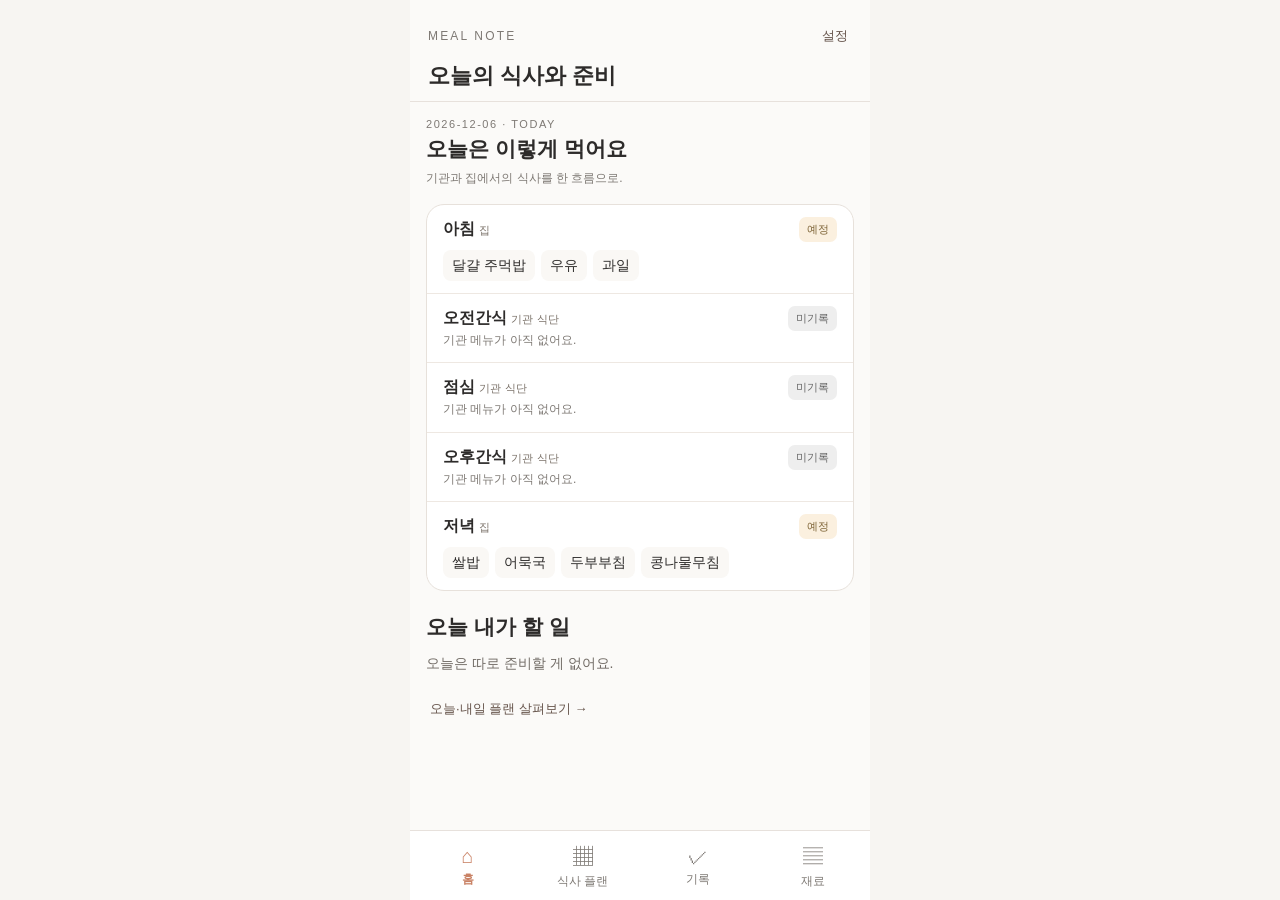
==== commit e2f189f8: "Update MEAL NOTE v20 PWA" ====
--- a/index.html
+++ b/index.html
@@ -2,8 +2,9 @@
 <html lang="ko">
 <head>
   <meta charset="utf-8" />
-  <meta name="viewport" content="width=device-width, initial-scale=1" />
-  <title>아이 식사 가이드 프로토타입</title>
+  <meta name="viewport" content="width=device-width, initial-scale=1, viewport-fit=cover" />
+  <title>MEAL NOTE · 오늘의 식사</title>
+<meta name="theme-color" content="#fbfaf8"><meta name="referrer" content="no-referrer"><link rel="manifest" href="manifest.webmanifest"><link rel="apple-touch-icon" href="icon-192.png"><link rel="stylesheet" href="upgrade.css">
   <style>
     :root{
       --bg:#f7f5f2;
@@ -320,17 +321,22 @@
 .testFeedback h3{margin:0 0 6px;font-size:15px}.testFeedback p{margin:0;font-size:12px;line-height:1.6;color:#7c746e}
 </style>
 
+<link rel="stylesheet" href="experience.css">
 </head>
 <body>
 <div class="app">
   <header>
-    <div class="brand">MEAL NOTE</div>
-    <div class="title" id="headerTitle">우리 아이 하루 식사 기준</div>
+    <div class="topline"><div class="brand">MEAL NOTE</div><button class="textbtn" data-open="settings">설정</button></div>
+    <div class="title" id="headerTitle">오늘의 식사와 준비</div>
   </header>
 
   <main>
+<section class="view active" id="home"><div id="homeContent"></div></section>
+<section class="view" id="records"><div class="section"><div class="eyebrow">MEAL DIARY</div><h2>실제로 뭘 먹었지?</h2><div class="datebar"><button class="btn" id="prevDate" aria-label="이전 날짜">‹</button><input type="date" id="recordDate" aria-label="기록 날짜"><button class="btn" id="nextDate" aria-label="다음 날짜">›</button><button class="btn" id="recordToday">오늘</button></div></div><div id="recordContent"></div><div id="weekContent"></div></section>
+<section class="view" id="settings"><h2>설정</h2><button class="btn full" data-open="guide">아이 정보 · 하루 기준</button><button class="btn full" data-open="school">기관 식단 등록</button></section>
+<section class="view" id="school"><h2>기관 식단 등록</h2><div id="schoolMount"></div></section>
     <!-- GUIDE -->
-    <section class="view active" id="guide">
+    <section class="view" id="guide">
       <div class="section card profileCard">
         <div class="profileTop">
           <div>
@@ -460,8 +466,8 @@
     <section class="view" id="input">
       <div class="section">
         <div class="eyebrow">MEAL SETUP</div>
-        <h2>우리 아이 식사 준비</h2>
-        <p class="muted">기관 식사가 있다면 식단을, 그리고 집에 있는 재료를 알려주세요.</p>
+        <h2>우리집에 뭐가 있지?</h2>
+        <p class="muted">냉장·냉동·상온에 있는 재료를 관리해요.</p>
       </div>
 
       <div class="section card institutionCard" id="institutionMealCard">
@@ -480,15 +486,15 @@
 
         <div class="manualMeal">
           <div class="pickerLabel" style="margin-top:16px">식단 내용을 직접 넣거나 수정할 수 있어요</div>
-          <label class="fieldLabel">오늘 유치원 식단</label>
+          <label class="fieldLabel">오늘 기관 식단</label>
           <textarea id="schoolToday" class="mealText" placeholder="예: 오전 요구르트 / 점심 쌀밥, 소고기탕국... / 오후 우유"></textarea>
-          <label class="fieldLabel" style="margin-top:10px">내일 유치원 식단</label>
+          <label class="fieldLabel" style="margin-top:10px">내일 기관 식단</label>
           <textarea id="schoolTomorrow" class="mealText" placeholder="예: 오전 시리얼·우유 / 점심 흑미밥, 시락국..."></textarea>
           <button class="btn primary full" id="saveSchoolMeals" style="margin-top:10px">유치원 식단 저장</button>
         </div>
 
         <div class="note" style="margin-top:10px">
-          지금은 사진 미리보기 + 직접 입력까지 작동해요. 실제 자동 식단 인식은 AI/API 연결 단계에서 붙일 수 있어요.
+          사진은 참고용으로 볼 수 있어요. 식단 내용은 위 칸에 직접 입력해 주세요.
         </div>
         </div>
       </div>
@@ -538,16 +544,7 @@
       </div>
     </section>
 
-    <!-- PLAN -->
-    <section class="view" id="plan">
-      <div class="section">
-        <div class="eyebrow">5 DAY MEAL FLOW</div>
-        <h2>오늘부터 5일 식단</h2>
-        <p class="muted">식사 플랜은 자세히, 그 이후 3일은 집에 있는 재료로 가볍게 미리 봐요.</p>
-      </div>
-
-
-      <details class="section compactDetails planPreferenceDetails">
+<section class="view" id="plan"><div class="section"><div class="eyebrow">5 DAY MEAL PLAN</div><h2>앞으로 뭘 먹이지?</h2><p class="muted">오늘·내일은 자세히, 이후 3일은 가볍게 정해요. 확정한 집 식사에 맞춰 준비할 일을 알려드려요.</p></div>      <details class="section compactDetails planPreferenceDetails">
         <summary>
           <span>⭐ 오늘 쓰고 싶은 재료 <span class="compactDetailsHint">필요할 때만 선택</span></span>
         </summary>
@@ -562,1965 +559,40 @@
           <div id="preferredStatus" class="preferredStatus"></div>
         </div>
       </details>
-
-      <div id="planNotice" class="section note"></div>
-      <div id="todayPlan"></div>
-      <div id="tomorrowPlan"></div>
-
-      <div class="section card">
-        <div class="flexTitle">
-          <div><div class="eyebrow">NEXT 3 DAYS</div><h3 style="margin-top:4px">그 이후는 이렇게 이어가요</h3></div>
-          <span class="muted">밥 · 국 · 반찬 구성으로</span>
-        </div>
-        <div id="futurePlans"></div>
-      </div>
-
-      <div id="weeklyNutrition"></div>
-
-      <div class="section card">
-        <h3 style="font-size:15px">🧺 재료 소진 순서</h3>
-        <div class="consume" id="consumeOrder"></div>
-      </div>
-
-      <div class="section grid2">
-        <div class="card"><h3 style="font-size:15px">🌈 이번 흐름</h3><p class="muted" id="flowSummary">입력된 식단과 재료를 기준으로 조정해요.</p></div>
-        <div class="card"><h3 style="font-size:15px">🛒 장보기</h3><div class="muted" id="shoppingSummary">집에 없는 것만 추려볼게요.</div></div>
-      </div>
-    </section>
-  </main>
+<div id="planContent"></div><div id="shoppingContent"></div></section>
+  <details id="dataSettings" class="section compactDetails">
+  <summary>기록 보관 · 데이터 관리</summary>
+  <div class="compactDetailsBody">
+    <p id="storageStatus" class="muted" role="status">기록은 이 브라우저에 저장됩니다. 기기 간 자동 동기화는 아직 연결하지 않았어요.</p>
+    <button id="exportBackup" class="btn">기록 백업 파일 저장</button>
+    <label class="btn" for="importBackup">백업 파일 불러오기</label>
+    <input id="importBackup" type="file" accept="application/json,.json" hidden>
+    <div id="restoreReview" hidden><p id="restoreSummary"></p><button id="confirmRestore" class="btn">이 백업으로 복원</button><button id="cancelRestore" class="btn">취소</button></div>
+    <p class="muted">백업 파일에는 아이 정보와 식사 기록이 포함됩니다. 개인 보관 장소에 저장해 주세요. 복원 전 현재 기록을 되돌리기 사본으로 보관합니다.</p>
+    <button id="undoRestore" class="btn" hidden>복원 전 기록으로 되돌리기</button>
+    <button id="installApp" class="btn">홈 화면에 추가하는 방법</button><p id="installHelp" class="muted"></p>
+    <button id="persistData" class="btn">이 기기에 기록 보관 요청</button>
+    <p class="muted">브라우저가 보관 요청을 허용해도 직접 인터넷 기록을 지우면 삭제될 수 있어요. 백업 파일은 별도로 보관해 주세요.</p>
+    
+    <p class="muted">준비할 일은 앱 안에서 확인할 수 있어요. 앱을 닫아도 오는 알림은 아직 지원하지 않습니다.</p>
+  </div>
+</details>
+</main>
 
   
-<div class="testFeedback">
+<div class="testFeedback" hidden>
   <h3>써보니 어땠나요?</h3>
   <p>헷갈렸던 곳, 필요 없었던 기능, “이건 있었으면 좋겠다” 싶은 점을 편하게 알려주세요. 가족 테스트에서는 좋은 점보다 <b>막힌 순간</b>을 찾는 게 더 중요해요.</p>
 </div>
 
-<nav class="bottom">
-    <button class="navbtn active" data-view="guide"><span>🌱</span>하루 기준</button>
-    <button class="navbtn" data-view="input"><span>✏️</span>식단·재료 입력</button>
-    <button class="navbtn" data-view="plan"><span>📅</span>식사 플랜</button>
-  </nav>
+<nav class="bottom" aria-label="주요 메뉴"><button class="navbtn active" data-open="home"><span>⌂</span>홈</button><button class="navbtn" data-open="plan"><span>▦</span>식사 플랜</button><button class="navbtn" data-open="records"><span>✓</span>기록</button><button class="navbtn" data-open="input"><span>▤</span>재료</button></nav>
 </div>
 
-<script>
-  const views = document.querySelectorAll('.view');
-  const navs = document.querySelectorAll('.navbtn');
-  const headerTitle = document.getElementById('headerTitle');
-  const titles = {
-    guide:'우리 아이 하루 식사 기준',
-    input:'식단 · 우리집 재료',
-    plan:'우리 아이 식사 플랜'
-  };
-
-  navs.forEach(btn=>{
-    btn.addEventListener('click',()=>{
-      navs.forEach(x=>x.classList.remove('active'));
-      btn.classList.add('active');
-      views.forEach(v=>v.classList.remove('active'));
-      document.getElementById(btn.dataset.view).classList.add('active');
-      headerTitle.textContent = btn.dataset.view==='guide' ? currentGuideHeader() : titles[btn.dataset.view];
-      if(btn.dataset.view==='plan' && typeof generatePlans==='function') generatePlans();
-      window.scrollTo({top:0,behavior:'smooth'});
-    });
-  });
-
-  function previewFile(input, boxId, imgId, statusId, text){
-    const file=input.files?.[0];
-    if(!file) return;
-    const url=URL.createObjectURL(file);
-    document.getElementById(imgId).src=url;
-    document.getElementById(boxId).style.display='block';
-    if(statusId) document.getElementById(statusId).textContent=text;
-  }
-
-
-  let childActivity='보통';
-
-  // 2025 KDRI prototype values used here:
-  // 3–5 y: energy 1400 kcal, protein 25 g, calcium 550 mg
-  // 6–8 y: energy male 1700 / female 1500 kcal, protein 35 g
-  // Calcium is displayed as 700 mg for 6–8 y in this prototype.
-  const kdri = {
-    "3-5": {
-      male:{energy:1400, protein:25, calcium:550},
-      female:{energy:1400, protein:25, calcium:550}
-    },
-    "6-8": {
-      male:{energy:1700, protein:35, calcium:700},
-      female:{energy:1500, protein:35, calcium:700}
-    }
-  };
-
-  document.querySelectorAll('.activity').forEach(btn=>{
-    btn.addEventListener('click',()=>{
-      document.querySelectorAll('.activity').forEach(x=>x.classList.remove('active'));
-      btn.classList.add('active');
-      childActivity=btn.dataset.act;
-    });
-  });
-
-  const savedProfile=JSON.parse(localStorage.getItem('mealnote.childProfile') || 'null');
-  if(savedProfile){
-    document.getElementById('childSex').value=savedProfile.sex || '남자';
-    document.getElementById('childBirth').value=savedProfile.birth || '';
-    document.getElementById('childHeight').value=savedProfile.height || '';
-    document.getElementById('childWeight').value=savedProfile.weight || '';
-    document.getElementById('mealStage').value=savedProfile.mealStage || '유아식';
-    document.getElementById('saltPreference').value=savedProfile.saltPreference || '일반';
-    document.getElementById('institutionMeals').value=savedProfile.institutionMeals || '있음';
-    childActivity=savedProfile.activity || '보통';
-    document.querySelectorAll('.activity').forEach(x=>x.classList.toggle('active',x.dataset.act===childActivity));
-  }
-
-  function getAge(){
-    const birth=document.getElementById('childBirth').value;
-    if(!birth) return null;
-    const b=new Date(birth+'T00:00:00');
-    const now=new Date();
-    let months=(now.getFullYear()-b.getFullYear())*12+(now.getMonth()-b.getMonth());
-    if(now.getDate()<b.getDate()) months--;
-    if(months<0) return null;
-    return {months, years:Math.floor(months/12), rem:months%12};
-  }
-
-  function nutritionGroup(ageYears){
-    if(ageYears>=3 && ageYears<=5) return "3-5";
-    if(ageYears>=6 && ageYears<=8) return "6-8";
-    return null;
-  }
-
-  function displayAge(){
-    const birth=document.getElementById('childBirth')?.value;
-    if(!birth) return null;
-    const y=parseInt(birth.slice(0,4),10);
-    return new Date().getFullYear()-y+1;
-  }
-
-  function currentGuideHeader(){
-    const age=getAge();
-    const shown=displayAge();
-    const sex=document.getElementById('childSex')?.value;
-    if(!age || !shown) return '우리 아이 하루 식사 기준';
-    const sexLabel=sex==='여자'?'여아':'남아';
-    return `${shown}세 ${sexLabel} 하루 식사 기준`;
-  }
-
-  function updateNutritionGuide(){
-    const age=getAge();
-    const shown=displayAge();
-    const sex=document.getElementById('childSex').value;
-    if(!age || !shown) return;
-    const group=nutritionGroup(age.years);
-    const sexKey=sex==='여자'?'female':'male';
-    const sexLabel=sex==='여자'?'여아':'남아';
-
-    document.getElementById('guideTitle').textContent=`${shown}세 ${sexLabel} 하루 기준`;
-    document.getElementById('guideEyebrow').textContent =
-      group ? `DAILY GUIDE · KDRI 만 ${group}세 적용` : `DAILY GUIDE · 만 ${age.years}세 기준`;
-    const note=document.getElementById('kdriAgeNote');
-    if(note) note.textContent=`${shown}세로 보여드리되, 영양 수치는 실제 만 ${age.years}세 ${age.rem}개월에 해당하는 KDRI ${group ? '만 '+group+'세' : '연령'} 기준을 적용해요.`;
-    headerTitle.textContent=currentGuideHeader();
-
-    if(!group || !kdri[group]){
-      document.getElementById('energyValue').textContent='연령 기준 확장 예정';
-      return;
-    }
-
-    const d=kdri[group][sexKey];
-    document.getElementById('energyValue').textContent=`약 ${d.energy.toLocaleString()} kcal`;
-    document.getElementById('proteinValue').textContent=`${d.protein} g/일`;
-    document.getElementById('calciumValue').textContent=`${d.calcium} mg/일`;
-
-    const carbLow=Math.round(d.energy*.50/4), carbHigh=Math.round(d.energy*.65/4);
-    const fatLow=Math.round(d.energy*.15/9), fatHigh=Math.round(d.energy*.30/9);
-    document.getElementById('carbRange').textContent=`약 ${carbLow}–${carbHigh} g`;
-    document.getElementById('fatRange').textContent=`약 ${fatLow}–${fatHigh} g`;
-
-    document.getElementById('compareKimbap').textContent=`김밥 약 ${(d.energy/430).toFixed(1)}줄`;
-    document.getElementById('compareCake').textContent=`조각 케이크 약 ${(d.energy/330).toFixed(1)}개`;
-    document.getElementById('compareLatte').textContent=`카페라테 약 ${(d.energy/200).toFixed(1)}잔`;
-  }
-
-  function syncInstitutionMealUI(){
-    const card=document.getElementById('institutionMealCard');
-    if(!card) return;
-
-    const select=document.getElementById('institutionMeals');
-    let setting=select?.value || '있음';
-    if(!select){
-      try{
-        const saved=JSON.parse(localStorage.getItem('mealnote.childProfile')||'{}');
-        setting=saved.institutionMeals || '있음';
-      }catch(e){}
-    }
-
-    const noInstitution=setting==='없음';
-    card.classList.toggle('off',noInstitution);
-
-    const file=document.getElementById('mealFile');
-    const today=document.getElementById('schoolToday');
-    const tomorrow=document.getElementById('schoolTomorrow');
-    const save=document.getElementById('saveSchoolMeals');
-    [file,today,tomorrow,save].forEach(el=>{ if(el) el.disabled=noInstitution; });
-  }
-
-  function updateProfileSummary(){
-    syncInstitutionMealUI();
-    const age=getAge();
-    const h=parseFloat(document.getElementById('childHeight').value);
-    const w=parseFloat(document.getElementById('childWeight').value);
-    const sex=document.getElementById('childSex').value;
-    document.getElementById('heightStat').textContent=isFinite(h)?`${h.toFixed(1)} cm`:'—';
-    document.getElementById('weightStat').textContent=isFinite(w)?`${w.toFixed(1)} kg`:'—';
-
-    let bmi=null;
-    if(isFinite(h)&&isFinite(w)&&h>0){
-      bmi=w/((h/100)**2);
-      document.getElementById('bmiStat').textContent=bmi.toFixed(1);
-    }else document.getElementById('bmiStat').textContent='—';
-
-    if(age){
-      document.getElementById('childAgeLabel').textContent=`${displayAge()}세 · 만 ${age.years}세 ${age.rem}개월`;
-      const sexEmoji=sex==='여자'?'👧':'👦';
-      const shown=displayAge();
-      const parts=[`${sexEmoji} ${shown}세 (만 ${age.years}세 ${age.rem}개월)`];
-      if(isFinite(h)) parts.push(`${h.toFixed(1)}cm`);
-      if(isFinite(w)) parts.push(`${w.toFixed(1)}kg`);
-      if(bmi) parts.push(`BMI ${bmi.toFixed(1)}`);
-      parts.push(`활동량 ${childActivity}`);
-      const stage=document.getElementById('mealStage')?.value || '유아식';
-      const salt=document.getElementById('saltPreference')?.value || '일반';
-      parts.push(stage);
-      parts.push(salt==='일반'?'일반 간':salt);
-      const inst=document.getElementById('institutionMeals')?.value || '있음';
-      parts.push(inst==='있음'?'기관 식사 있음':'집에서 세 끼');
-      document.getElementById('profileSummary').textContent=parts.join(' · ');
-    }
-    updateNutritionGuide();
-    if(document.getElementById('guide').classList.contains('active')){
-      headerTitle.textContent=currentGuideHeader();
-    }
-  }
-
-  function collapseProfile(){
-    document.getElementById('profileForm').style.display='none';
-    document.getElementById('profileSummary').style.display='block';
-    document.getElementById('editProfile').style.display='block';
-    document.getElementById('profileHeadline').textContent='우리 아이';
-    document.getElementById('profileIntro').textContent='저장된 정보를 기준으로 아래 내용을 보여드려요.';
-  }
-
-  function expandProfile(){
-    document.getElementById('profileForm').style.display='block';
-    document.getElementById('profileSummary').style.display='none';
-    document.getElementById('editProfile').style.display='none';
-    document.getElementById('profileHeadline').textContent='우리 아이 기준으로 볼게요';
-    document.getElementById('profileIntro').textContent='생년월일·키·체중·활동량과 평소 식사 방식을 넣으면 아이 기준에 맞춰 보여줘요.';
-  }
-
-  document.getElementById('editProfile').addEventListener('click',expandProfile);
-
-  document.getElementById('saveProfile').addEventListener('click',()=>{
-    const profile={
-      sex:document.getElementById('childSex').value,
-      birth:document.getElementById('childBirth').value,
-      height:document.getElementById('childHeight').value,
-      weight:document.getElementById('childWeight').value,
-      activity:childActivity,
-      mealStage:document.getElementById('mealStage').value,
-      saltPreference:document.getElementById('saltPreference').value,
-      institutionMeals:document.getElementById('institutionMeals').value
-    };
-    localStorage.setItem('mealnote.childProfile',JSON.stringify(profile));
-    updateProfileSummary();
-    syncInstitutionMealUI();
-    document.getElementById('profileStatus').textContent='우리 아이 정보를 저장하고 적용했어요.';
-    collapseProfile();
-    if(typeof generatePlans==='function') generatePlans();
-  });
-
-  ['childBirth','childHeight','childWeight'].forEach(id=>
-    document.getElementById(id).addEventListener('input',updateProfileSummary)
-  );
-  ['childSex','mealStage','saltPreference','institutionMeals'].forEach(id=>
-    document.getElementById(id).addEventListener('change',()=>{
-      updateProfileSummary();
-      if(id==='institutionMeals') syncInstitutionMealUI();
-    })
-  );
-
-  updateProfileSummary();
-  if(savedProfile && savedProfile.birth) collapseProfile();
-
-
-  let schoolMeals={today:'',tomorrow:'',photo:false};
-  try{
-    const savedSchool=JSON.parse(localStorage.getItem('mealnote.schoolMeals') || 'null');
-    if(savedSchool) schoolMeals={...schoolMeals,...savedSchool};
-  }catch(e){}
-
-  const schoolTodayEl=document.getElementById('schoolToday');
-  const schoolTomorrowEl=document.getElementById('schoolTomorrow');
-  if(schoolTodayEl) schoolTodayEl.value=schoolMeals.today || '';
-  if(schoolTomorrowEl) schoolTomorrowEl.value=schoolMeals.tomorrow || '';
-  syncInstitutionMealUI();
-
-  const saveSchoolBtn=document.getElementById('saveSchoolMeals');
-  if(saveSchoolBtn){
-    saveSchoolBtn.addEventListener('click',()=>{
-      schoolMeals.today=schoolTodayEl.value.trim();
-      schoolMeals.tomorrow=schoolTomorrowEl.value.trim();
-      localStorage.setItem('mealnote.schoolMeals',JSON.stringify(schoolMeals));
-      document.getElementById('mealStatus').textContent='유치원 식단을 저장했어요. 식사 플랜 추천에 바로 반영돼요.';
-      generatePlans();
-    });
-  }
-
-  document.getElementById('mealFile').addEventListener('change', e=>{
-    previewFile(e.target,'mealPreview','mealPreviewImg','mealStatus','식단표 사진이 등록됐어요. 이 프로토타입에서는 자동 인식 대신 아래 칸에 내용을 확인·입력해 주세요.');
-    schoolMeals.photo=!!e.target.files?.[0];
-    localStorage.setItem('mealnote.schoolMeals',JSON.stringify(schoolMeals));
-    generatePlans();
-  });
-
-  document.getElementById('ingredientFile').addEventListener('change', e=>{
-    previewFile(e.target,'ingredientPreview','ingredientPreviewImg','ingredientStatus','재료 사진이 등록됐어요. 실제 버전에서는 AI가 사진 속 재료 후보를 뽑아주게 만들 수 있어요.');
-  });
-
-  const ingredientCatalog = {
-    "냉장": {
-      "🥩 소고기": ["국거리","불고기용 소고기","다짐육","장조림용","샤브샤브용","등심","안심","채끝","부채살","갈비","양지","우둔살"],
-      "🐖 돼지고기": ["삼겹살","목살","앞다리살","뒷다리살","등심","안심","돼지갈비","다진 돼지고기","대패삼겹","항정살","가브리살"],
-      "🐓 닭·오리": ["닭가슴살","닭다리살","닭봉","닭윙","닭안심","닭고기","닭다리","닭볶음탕용","훈제오리","오리로스"],
-      "🥚 달걀·두부": ["달걀","두부","순두부","유부","메추리알"],
-      "🥬 잎·줄기채소": ["대파","쪽파","부추","시금치","깻잎","상추","양배추","배추","청경채","미나리"],
-      "🥕 자주 쓰는 채소": ["애호박","감자","고구마","단호박","양파","당근","무","오이","파프리카","피망","브로콜리","콩나물","숙주","연근","우엉","옥수수","콜리플라워"],
-      "🍄 버섯": ["느타리버섯","새송이버섯","팽이버섯","표고버섯","양송이버섯"],
-      "🥛 유제품": ["우유","요구르트","플레인요거트","슬라이스치즈","모짜렐라치즈"],
-      "🍱 반찬·기타": ["김치","햄","소시지","베이컨","어묵","맛살","단무지"]
-    },
-    "냉동": {
-      "🥩 소고기": ["국거리","불고기용 소고기","갈비","샤브샤브용","다짐육","등심","안심","채끝","부채살","양지"],
-      "🐖 돼지고기": ["삼겹살","목살","앞다리살","뒷다리살","등심","안심","돼지갈비","대패삼겹","항정살","가브리살","다진 돼지고기"],
-      "🐓 닭·오리": ["닭가슴살","닭다리살","닭봉","닭윙","닭안심","닭고기","닭다리","닭볶음탕용","훈제오리","오리로스"],
-      "🐟 생선": ["가자미","갈치","고등어","연어","삼치","대구","조기","임연수"],
-      "🦐 해산물": ["오징어","새우","낙지","주꾸미","홍합","바지락","꽃게","관자"],
-      "🥦 냉동채소": ["브로콜리","시금치","옥수수","완두콩","혼합채소","다진대파","다진마늘","단호박","고구마","감자","연근"],
-      "🍗 간편식": ["만두","돈까스","떡갈비","치킨","핫도그","피자"],
-      "🍚 밥·면·떡": ["냉동밥","볶음밥","떡국떡","떡볶이떡","우동면","칼국수면"]
-    },
-    "상온": {
-      "🍚 쌀·잡곡": ["쌀","현미","흑미","보리","귀리","찹쌀","잡곡"],
-      "🍜 면": ["소면","중면","칼국수면","파스타면","쌀국수면","라면"],
-      "🥫 통조림": ["참치캔","야채참치","스팸","옥수수캔","완두콩캔","고등어캔"],
-      "🐟 건어물·해조류": ["잔멸치","국물멸치","김","김가루","미역","다시마","건새우","황태채"],
-      "🥔 실온채소": ["감자","고구마","양파","마늘","단호박","연근","우엉","옥수수"],
-      "🥣 아침·간식": ["시리얼","오트밀","식빵","또띠아","크래커","견과류"],
-      "🫘 콩·기타": ["콩","렌틸콩","참깨","들깨가루"]
-    }
-  };
-
-  let ingredients=[];
-  try{
-    const migratedIngredients=JSON.parse(localStorage.getItem('mealnote.ingredients.v3') || 'null');
-    if(Array.isArray(migratedIngredients)) ingredients=migratedIngredients;
-  }catch(e){
-    ingredients=[];
-  }
-  let currentStore='냉장';
-  let ingredientSearchTerm='';
-  let preferredIngredients=[];
-  try{
-    const savedPreferred=JSON.parse(localStorage.getItem('mealnote.preferred.today.v1') || '[]');
-    if(Array.isArray(savedPreferred)) preferredIngredients=savedPreferred;
-  }catch(e){ preferredIngredients=[]; }
-  let customMeals={today:'',tomorrow:''};
-  let easyMeals={today:{type:'',menu:''},tomorrow:{type:'',menu:''}};
-  try{
-    const s=JSON.parse(localStorage.getItem('mealnote.easyMeals.v1')||'{}');
-    ['today','tomorrow'].forEach(day=>{
-      if(s?.[day]) easyMeals[day]={type:s[day].type||'',menu:s[day].menu||''};
-    });
-  }catch(e){}
-  function saveEasyMeals(){localStorage.setItem('mealnote.easyMeals.v1',JSON.stringify(easyMeals));}
-  let mealLogs={today:null,tomorrow:null};
-  try{
-    const s=JSON.parse(localStorage.getItem('mealnote.actualMeals.v1')||'{}');
-    if(s) mealLogs={today:s.today||null,tomorrow:s.tomorrow||null};
-  }catch(e){}
-  function saveMealLogs(){localStorage.setItem('mealnote.actualMeals.v1',JSON.stringify(mealLogs));}
-
-  let homeAllDay={today:false,tomorrow:false};
-  try{
-    const s=JSON.parse(localStorage.getItem('mealnote.homeAllDay.v1')||'{}');
-    if(s) homeAllDay={today:!!s.today,tomorrow:!!s.tomorrow};
-  }catch(e){}
-  function saveHomeAllDay(){localStorage.setItem('mealnote.homeAllDay.v1',JSON.stringify(homeAllDay));}
-
-
-  try{
-    const savedCustom=JSON.parse(localStorage.getItem('mealnote.customMeals.v1') || '{}');
-    if(savedCustom && typeof savedCustom==='object'){
-      customMeals.today=(savedCustom.today||'').trim();
-      customMeals.tomorrow=(savedCustom.tomorrow||'').trim();
-    }
-  }catch(e){ customMeals={today:'',tomorrow:''}; }
-
-  function saveCustomMeals(){
-    localStorage.setItem('mealnote.customMeals.v1',JSON.stringify(customMeals));
-  }
-
-  function customMealObject(title){
-    const detected=detectGroups(title);
-    const groups=[];
-    if(detected.has('grain')) groups.push('grain');
-    if(detected.has('protein')) groups.push('protein');
-    if(detected.has('vegetable')) groups.push('vegetable');
-    if(detected.has('dairy')) groups.push('dairy');
-    if(detected.has('fruit')) groups.push('fruit');
-    return {
-      title:title,
-      used:[],
-      extras:[],
-      protein:'custom',
-      groups:groups,
-      reason:'사용자가 직접 고른 메뉴예요. 오늘의 유치원 식단과 함께 균형을 확인해볼게요.',
-      custom:true
-    };
-  }
-
-
-  const chips=document.getElementById('ingredientChips');
-  const input=document.getElementById('ingredientInput');
-  const picker=document.getElementById('guidedPicker');
-
-  function save(){
-    localStorage.setItem('mealnote.ingredients.v3',JSON.stringify(ingredients));
-    const availableNames=new Set(ingredients.map(x=>x.name));
-    preferredIngredients=preferredIngredients.filter(x=>availableNames.has(x));
-    localStorage.setItem('mealnote.preferred.today.v1',JSON.stringify(preferredIngredients));
-    if(typeof renderPreferredIngredients==='function') renderPreferredIngredients();
-    if(typeof generatePlans==='function') generatePlans();
-  }
-
-  function renderPicker(){
-    picker.innerHTML='';
-    const term=ingredientSearchTerm.trim().toLowerCase();
-    let matched=0;
-
-    Object.entries(ingredientCatalog[currentStore]).forEach(([category,items])=>{
-      const filtered = term ? items.filter(name=>name.toLowerCase().includes(term)) : items;
-      if(!filtered.length) return;
-
-      const block=document.createElement('div');
-      block.className='categoryBlock' + (term ? ' searchMatch' : '');
-      const title=document.createElement('div');
-      title.className='categoryName';
-      title.textContent=category;
-      const grid=document.createElement('div');
-      grid.className='quickGrid';
-
-      filtered.forEach(name=>{
-        matched++;
-        const btn=document.createElement('button');
-        btn.className='quick';
-        btn.textContent=name;
-        const exists=ingredients.some(i=>i.name===name && i.cat===currentStore);
-        if(exists) btn.classList.add('selected');
-        btn.onclick=()=>{
-          const existing=ingredients.find(i=>i.name===name && i.cat===currentStore);
-          if(existing){
-            ingredients=ingredients.filter(i=>i.id!==existing.id);
-            const elsewhere=[...new Set(ingredients.filter(i=>i.name===name).map(i=>i.cat))];
-            document.getElementById('ingredientStatus').textContent=
-              elsewhere.length
-              ? `${currentStore}의 ${name}은 뺐어요. 하지만 ${elsewhere.join('·')}에도 ${name}이 등록되어 있어 추천에는 계속 사용할 수 있어요.`
-              : `${name}을(를) 우리집 재료에서 완전히 뺐어요.`;
-          }else{
-            ingredients.push({id:Date.now()+Math.random(),name,cat:currentStore});
-            document.getElementById('ingredientStatus').textContent=`${name} 있어요 ✓`;
-          }
-          save(); render(); renderPicker();
-        };
-        grid.appendChild(btn);
-      });
-      block.append(title,grid);
-      picker.appendChild(block);
-    });
-
-    if(term && !matched){
-      picker.classList.add('emptySearch');
-      picker.innerHTML=`“${ingredientSearchTerm}”은 ${currentStore} 기본 목록에 없어요.<br>아래 ‘목록에 없어요’에서 직접 추가할 수 있어요.`;
-    }else{
-      picker.classList.remove('emptySearch');
-    }
-  }
-
-
-  function renderPreferredIngredients(){
-    const wrap=document.getElementById('preferredIngredientChoices');
-    const status=document.getElementById('preferredStatus');
-    if(!wrap) return;
-
-    const unique=[];
-    const seen=new Set();
-    ingredients.forEach(item=>{
-      if(!seen.has(item.name)){ seen.add(item.name); unique.push(item.name); }
-    });
-
-    wrap.innerHTML='';
-    if(!unique.length){
-      wrap.innerHTML='<span class="muted">먼저 우리집 재료를 선택해주세요.</span>';
-      if(status) status.textContent='';
-      return;
-    }
-
-    unique.forEach(name=>{
-      const btn=document.createElement('button');
-      btn.type='button';
-      btn.className='preferredChoice'+(preferredIngredients.includes(name)?' selected':'');
-      btn.textContent=name;
-      btn.onclick=()=>{
-        if(preferredIngredients.includes(name)){
-          preferredIngredients=preferredIngredients.filter(x=>x!==name);
-        }else{
-          preferredIngredients.push(name);
-        }
-        localStorage.setItem('mealnote.preferred.today.v1',JSON.stringify(preferredIngredients));
-        renderPreferredIngredients();
-        generatePlans();
-      };
-      wrap.appendChild(btn);
-    });
-
-    if(status){
-      status.textContent=preferredIngredients.length
-        ? `오늘은 ${preferredIngredients.join(' · ')}을(를) 우선 재료로 보고 식단을 다시 짤게요.`
-        : '꼭 쓰고 싶은 재료가 없다면 선택하지 않아도 돼요.';
-    }
-  }
-
-  function render(){
-    chips.innerHTML='';
-    ingredients.forEach(item=>{
-      const span=document.createElement('span');
-      span.className='chip';
-      span.innerHTML=`${item.name} <small style="color:#aaa">${item.cat}</small> <button aria-label="삭제">×</button>`;
-      span.querySelector('button').onclick=()=>{
-        ingredients=ingredients.filter(x=>x.id!==item.id);
-        save(); render(); renderPicker();
-      };
-      chips.appendChild(span);
-    });
-    if(!chips.children.length) chips.innerHTML='<span class="muted">등록된 재료가 없어요.</span>';
-    document.getElementById('ingredientCount').textContent=`${ingredients.length}개`;
-  }
-
-
-  const ingredientSearch=document.getElementById('ingredientSearch');
-  const ingredientSearchClear=document.getElementById('ingredientSearchClear');
-  ingredientSearch.addEventListener('input',e=>{
-    ingredientSearchTerm=e.target.value;
-    renderPicker();
-  });
-  ingredientSearchClear.onclick=()=>{
-    ingredientSearchTerm='';
-    ingredientSearch.value='';
-    renderPicker();
-    ingredientSearch.focus();
-  };
-
-  document.querySelectorAll('.storeTab').forEach(tab=>{
-    tab.onclick=()=>{
-      document.querySelectorAll('.storeTab').forEach(x=>x.classList.remove('active'));
-      tab.classList.add('active');
-      currentStore=tab.dataset.store;
-      ingredientSearchTerm='';
-      ingredientSearch.value='';
-      renderPicker();
-    };
-  });
-
-  function addIngredient(){
-    const name=input.value.trim();
-    if(!name) return;
-    if(!ingredients.some(i=>i.name===name && i.cat===currentStore)){
-      ingredients.push({id:Date.now(),name,cat:currentStore});
-    }
-    input.value='';
-    save(); render(); renderPicker();
-    document.getElementById('ingredientStatus').textContent=`${name}을(를) ${currentStore}에 추가했어요.`;
-  }
-  document.getElementById('addIngredient').onclick=addIngredient;
-  input.addEventListener('keydown',e=>{if(e.key==='Enter') addIngredient();});
-  document.getElementById('clearIngredients').onclick=()=>{
-    if(confirm('등록된 재료를 모두 지울까요?')){
-      ingredients=[]; save(); render(); renderPicker();
-      document.getElementById('ingredientStatus').textContent='재료 목록을 비웠어요.';
-    }
-  };
-  document.getElementById('clearPreferred').onclick=()=>{
-    preferredIngredients=[];
-    localStorage.setItem('mealnote.preferred.today.v1','[]');
-    renderPreferredIngredients();
-    generatePlans();
-  };
-
-
-  function names(){ return ingredients.map(x=>x.name); }
-  function has(name){ return names().includes(name); }
-  function locationsOf(name){ return ingredients.filter(x=>x.name===name).map(x=>x.cat); }
-  function ingredientLabel(name){
-    const locs=[...new Set(locationsOf(name))];
-    return locs.length ? `${locs.join('/')} ${name}` : name;
-  }
-
-  // Common Korean home meals. A recipe is recommended only when its main
-  // ingredients are actually registered at home. Optional ingredients raise its score.
-  const recipeLibrary = [
-    {
-      title:'쌀밥 · 소고기미역국 · 달걀말이 · 브로콜리무침',
-      req:['국거리','미역','달걀','브로콜리'],
-      opt:['대파','당근'],
-      protein:'beef', priority:'fridge',
-      groups:['grain','protein','vegetable']
-    },
-    {
-      title:'쌀밥 · 감자된장국 · 돼지고기숙주볶음 · 깻잎',
-      req:['감자','숙주'],
-      any:['삼겹살','대패삼겹','항정살'],
-      opt:['깻잎','양파','대파'],
-      protein:'pork', priority:'fridge',
-      groups:['grain','protein','vegetable']
-    },
-    {
-      title:'쌀밥 · 애호박된장국 · 소불고기 · 두부부침',
-      req:['불고기용 소고기','두부','애호박'],
-      opt:['양파','대파'],
-      protein:'beef', priority:'fridge',
-      groups:['grain','protein','vegetable']
-    },
-    {
-      title:'쌀밥 · 콩나물국 · 돼지고기애호박볶음 · 김',
-      req:['다진 돼지고기','애호박','콩나물'],
-      opt:['김','양파','대파'],
-      protein:'pork', priority:'fridge',
-      groups:['grain','protein','vegetable']
-    },
-    {
-      title:'쌀밥 · 감자국 · 닭고기간장조림 · 브로콜리무침',
-      req:['닭고기','감자'],
-      opt:['브로콜리','당근','양파','대파'],
-      protein:'chicken', priority:'fridge',
-      groups:['grain','protein','vegetable']
-    },
-    {
-      title:'쌀밥 · 미역국 · 고등어구이 · 콩나물무침',
-      req:['고등어','미역','콩나물'],
-      opt:['대파'],
-      protein:'fish', priority:'freezer',
-      groups:['grain','protein','vegetable']
-    },
-    {
-      title:'쌀밥 · 감자국 · 갈치구이 · 애호박볶음',
-      req:['갈치','감자','애호박'],
-      opt:['대파','양파'],
-      protein:'fish', priority:'freezer',
-      groups:['grain','protein','vegetable']
-    },
-    {
-      title:'쌀밥 · 두부된장국 · 가자미구이 · 브로콜리무침',
-      req:['가자미','두부','브로콜리'],
-      opt:['애호박','대파'],
-      protein:'fish', priority:'freezer',
-      groups:['grain','protein','vegetable']
-    },
-    {
-      title:'쌀밥 · 미역국 · 오징어볶음 · 콩나물무침',
-      req:['오징어','미역','콩나물'],
-      opt:['양파','애호박'],
-      protein:'seafood', priority:'freezer',
-      groups:['grain','protein','vegetable']
-    },
-    {
-      title:'쌀밥 · 달걀국 · 새우채소볶음 · 김',
-      req:['새우','달걀'],
-      opt:['당근','양파','대파','김'],
-      protein:'seafood', priority:'freezer',
-      groups:['grain','protein','vegetable']
-    },
-    {
-      title:'쌀밥 · 어묵국 · 두부부침 · 콩나물무침',
-      req:['어묵','두부','콩나물'],
-      opt:['대파','양파'],
-      protein:'tofu', priority:'fridge',
-      groups:['grain','protein','vegetable']
-    },
-    {
-      title:'쌀밥 · 어묵국 · 달걀말이 · 애호박볶음',
-      req:['어묵','달걀','애호박'],
-      opt:['대파','양파'],
-      protein:'egg', priority:'fridge',
-      groups:['grain','protein','vegetable']
-    },
-    {
-      title:'쌀밥 · 감자국 · 떡갈비 · 버섯볶음',
-      req:['떡갈비','감자','버섯'],
-      opt:['양파','대파'],
-      protein:'easy', priority:'freezer',
-      groups:['grain','protein','vegetable']
-    },
-    {
-      title:'쌀밥 · 만두국 · 달걀찜 · 김',
-      req:['만두','달걀'],
-      opt:['김','대파'],
-      protein:'easy', priority:'freezer',
-      groups:['grain','protein']
-    }
-,
-    {
-      title:'쌀밥 · 소고기무국 · 두부부침 · 오이무침',
-      req:['국거리','무','두부'], opt:['오이','대파'], protein:'beef', priority:'fridge',
-      groups:['grain','protein','vegetable']
-    },
-    {
-      title:'쌀밥 · 콩나물국 · 돼지불고기 · 브로콜리무침',
-      any:['앞다리살','목살','뒷다리살'], req:['콩나물'], opt:['브로콜리','양파'], protein:'pork', priority:'fridge',
-      groups:['grain','protein','vegetable']
-    },
-    {
-      title:'쌀밥 · 감자된장국 · 닭다리살구이 · 오이무침',
-      any:['닭다리살','닭안심','닭가슴살'], req:['감자'], opt:['오이','양파'], protein:'chicken', priority:'fridge',
-      groups:['grain','protein','vegetable']
-    },
-    {
-      title:'쌀밥 · 미역국 · 연어구이 · 감자채볶음',
-      req:['연어','미역','감자'], opt:['양파'], protein:'fish', priority:'freezer',
-      groups:['grain','protein','vegetable']
-    },
-    {
-      title:'쌀밥 · 무국 · 삼치구이 · 애호박볶음',
-      req:['삼치','무','애호박'], opt:['대파'], protein:'fish', priority:'freezer',
-      groups:['grain','protein','vegetable']
-    },
-    {
-      title:'쌀밥 · 미역국 · 두부조림 · 시금치무침',
-      req:['미역','두부'], opt:['시금치','대파'], protein:'tofu', priority:'fridge',
-      groups:['grain','protein','vegetable']
-    },
-    {
-      title:'쌀밥 · 감자국 · 오징어볶음 · 단호박찜',
-      req:['오징어','감자'], opt:['단호박','양파'], protein:'seafood', priority:'freezer',
-      groups:['grain','protein','vegetable']
-    },
-    {
-      title:'쌀밥 · 미역국 · 닭안심구이 · 고구마조림',
-      any:['닭안심','닭가슴살'], req:['미역'], opt:['고구마'], protein:'chicken', priority:'fridge',
-      groups:['grain','protein','vegetable']
-    }  ];
-
-  const breakfastLibrary = [
-    {title:'햄 주먹밥 + 우유/요구르트 + 과일', req:['햄','쌀'], opt:['김가루','우유','요구르트']},
-    {title:'달걀 주먹밥 + 우유 + 과일', req:['달걀','쌀'], opt:['김가루','우유']},
-    {title:'시리얼 + 우유 + 과일', req:['시리얼','우유'], opt:[]},
-    {title:'식빵 + 치즈 + 우유 + 과일', req:['식빵','치즈'], opt:['우유']},
-    {title:'유부초밥 + 과일', req:['유부','쌀'], opt:['당근']}
-  ];
-
-  function recipeAvailable(r){
-    const n=names();
-    if(r.req && !r.req.every(x=>n.includes(x))) return false;
-    if(r.any && !r.any.some(x=>n.includes(x))) return false;
-    return true;
-  }
-
-  function mainIngredients(r){
-    const n=names();
-    const arr=[...(r.req||[])];
-    if(r.any){
-      const picked=r.any.find(x=>n.includes(x));
-      if(picked) arr.push(picked);
-    }
-    return arr;
-  }
-
-  function schoolProteinTypes(text){
-    const s=text||'';
-    const set=new Set();
-    if(/소고기|불고기|갈비/.test(s)) set.add('beef');
-    if(/돼지|제육|삼겹/.test(s)) set.add('pork');
-    if(/닭|치킨/.test(s)) set.add('chicken');
-    if(/고등어|갈치|가자미|생선/.test(s)) set.add('fish');
-    if(/오징어|새우/.test(s)) set.add('seafood');
-    if(/두부|콩/.test(s)) set.add('tofu');
-    if(/달걀|계란/.test(s)) set.add('egg');
-    if(/어묵/.test(s)) set.add('fishcake');
-    return set;
-  }
-
-  function mealComponents(title){
-    return (title||'').split('·').map(x=>x.trim()).filter(Boolean);
-  }
-
-  function chooseMeal(dayIndex, schoolText, history){
-    const schoolProteins=schoolProteinTypes(schoolText);
-    const usedTitles=new Set(history.map(x=>x.title));
-    const recentProteins=history.slice(-2).map(x=>x.protein);
-    const usedComponents=new Set(history.flatMap(x=>mealComponents(x.title)));
-    const plannedMissing=new Set(history.flatMap(x=>x.missing||[]));
-    const allNames=new Set(names());
-    const fridgeNames=new Set(ingredients.filter(x=>x.cat==='냉장').map(x=>x.name));
-
-    const candidateInfo=recipeLibrary.map((r,index)=>{
-      const required=[...(r.req||[])];
-      let pickedAny=null;
-      if(r.any) pickedAny=r.any.find(x=>allNames.has(x)) || r.any[0];
-      const needed=[...required, ...(pickedAny?[pickedAny]:[])];
-      const missing=needed.filter(x=>!allNames.has(x));
-      return {r,index,needed,missing};
-    });
-
-    // First prefer recipes fully possible at home.
-    let pool=candidateInfo.filter(x=>x.missing.length===0);
-
-    // If those would force a repeat, allow a near-match with only 1–2 missing items.
-    const unusedAvailable=pool.filter(x=>!usedTitles.has(x.r.title));
-    if(unusedAvailable.length) pool=unusedAvailable;
-    else{
-      const near=candidateInfo
-        .filter(x=>!usedTitles.has(x.r.title) && x.missing.length<=2)
-        .sort((a,b)=>a.missing.length-b.missing.length);
-      if(near.length) pool=near;
-    }
-
-    // Last resort: still choose a different familiar menu rather than repeat the exact same meal.
-    if(!pool.length){
-      pool=candidateInfo.filter(x=>!usedTitles.has(x.r.title));
-    }
-    if(!pool.length) pool=candidateInfo;
-
-    const scored=pool.map(info=>{
-      const r=info.r;
-      let score=0;
-      const mains=info.needed.filter(x=>allNames.has(x));
-      if(usedTitles.has(r.title)) score-=1000;
-      const repeatedParts=mealComponents(r.title).filter(x=>usedComponents.has(x) && x!=='쌀밥');
-      score -= repeatedParts.length*48;
-      if(repeatedParts.some(x=>/국|탕/.test(x))) score-=35;
-      if(recentProteins.includes(r.protein)) score-=55;
-      if(history.length && history[history.length-1]?.protein===r.protein) score-=70;
-      if(schoolProteins.has(r.protein)) score-=35;
-      score += mains.filter(x=>fridgeNames.has(x)).length*10;
-      score += (r.opt||[]).filter(x=>has(x)).length*3;
-      score -= info.missing.length*18;
-      const newMissing=info.missing.filter(x=>!plannedMissing.has(x));
-      const reusedMissing=info.missing.filter(x=>plannedMissing.has(x));
-      score -= newMissing.length*(ingredients.length===0 ? 55 : 24);
-      score += reusedMissing.length*(ingredients.length===0 ? 28 : 10);
-
-      if(dayIndex===0 && preferredIngredients.length){
-        const mainMatches=mains.filter(x=>preferredIngredients.includes(x)).length;
-        const optionalMatches=(r.opt||[]).filter(x=>preferredIngredients.includes(x)).length;
-        score += mainMatches*75 + optionalMatches*20;
-      }
-      if(dayIndex>=2 && r.priority==='freezer') score+=6;
-      if(dayIndex<=1 && r.priority==='fridge') score+=6;
-
-      // deterministic variety across days, not random
-      score += ((info.index + dayIndex*5) % 11);
-      return {...info,score};
-    }).sort((a,b)=>b.score-a.score);
-
-    const chosen=scored[0];
-    const r=chosen.r;
-    const used=chosen.needed.filter(x=>allNames.has(x));
-    const extras=(r.opt||[]).filter(x=>has(x)).slice(0,2);
-    const missing=chosen.missing || [];
-    return {
-      title:r.title,
-      used,
-      extras,
-      missing,
-      protein:r.protein,
-      groups:r.groups||['grain','protein'],
-      reason:(dayIndex===0 && preferredIngredients.some(x=>used.includes(x)||extras.includes(x)))
-        ? `오늘 고른 재료 중 ${preferredIngredients.filter(x=>used.includes(x)||extras.includes(x)).join(' · ')}을(를) 우선 반영했어요.`
-        : missing.length
-          ? `같은 메뉴 반복을 피하려고 집 재료를 우선 쓰되, ${missing.join(' · ')}만 있으면 만들 수 있는 메뉴로 바꿨어요.`
-          : (schoolText ? '기관 식사와 겹치지 않게 단백질과 반찬을 바꿔 이어갔어요.' : '집 재료를 우선 쓰면서 앞선 날과 메뉴·단백질이 겹치지 않게 골랐어요.')
-    };
-  }
-
-  function detectGroups(text){
-    const s=(text||'');
-    const set=new Set();
-    if(/밥|쌀|흑미|잡곡|초밥|우동|면|빵|시리얼|감자|고구마/.test(s)) set.add('grain');
-    if(/소고기|돼지|닭|고등어|갈치|가자미|오징어|새우|어묵|두부|달걀|계란|유부|떡갈비/.test(s)) set.add('protein');
-    if(/콩나물|숙주|애호박|브로콜리|버섯|당근|양파|깻잎|김치|무침|볶음/.test(s)) set.add('vegetable');
-    if(/우유|요구르트|요거트|치즈/.test(s)) set.add('dairy');
-    if(/사과|배|포도|샤인|복숭아|바나나|귤|오렌지|키위|수박|멜론|과일/.test(s)) set.add('fruit');
-    return set;
-  }
-
-  function reassuranceText(schoolText, meal){
-    const groups=detectGroups(schoolText);
-    (meal.groups||[]).forEach(g=>groups.add(g));
-    const good=[];
-    if(groups.has('grain')) good.push('곡류');
-    if(groups.has('protein')) good.push('단백질');
-    if(groups.has('vegetable')) good.push('채소');
-    if(groups.has('dairy')) good.push('유제품');
-    if(groups.has('fruit')) good.push('과일');
-
-    const missing=[];
-    if(!groups.has('fruit')) missing.push('과일');
-    if(!groups.has('dairy')) missing.push('유제품');
-    if(!groups.has('vegetable')) missing.push('채소');
-
-    let main = good.length>=4
-      ? `오늘 식단 흐름으로 보면 ${good.slice(0,4).join('·')}이 여러 끼에 들어와 있어요.`
-      : `오늘은 ${good.join('·') || '기본 식사'}를 중심으로 채워가고 있어요.`;
-
-    let next = missing.length
-      ? `${missing[0]}만 한 번 더 챙기면 오늘의 균형이 더 좋아져요.`
-      : `오늘 식단은 주요 식품군이 고르게 이어지고 있어요.`;
-
-    return {main,next,missing};
-  }
-
-  function chooseBreakfast(dayIndex=0){
-    if(ingredients.length===0) return '달걀 주먹밥 + 우유 + 과일';
-    const available=breakfastLibrary
-      .filter(r=>(r.req||[]).every(x=>has(x)));
-    const pool=available.length?available:breakfastLibrary;
-    const ranked=pool.map((r,i)=>({r,score:(r.opt||[]).filter(x=>has(x)).length*3 + ((i+dayIndex*2)%5)}))
-      .sort((a,b)=>b.score-a.score);
-    return ranked[0]?.r.title || '밥/빵 + 우유·유제품 + 과일';
-  }
-
-  function freshProduceFor(meal){
-    const perish=['숙주','콩나물','깻잎','두부','애호박','브로콜리','버섯'];
-    return perish.filter(x=>has(x) && !(meal.used||[]).includes(x)).slice(0,2);
-  }
-
-
-  const dishGuides = {
-    '소고기미역국':{
-      time:'약 20분', tools:'냄비 1개',
-      ingredients:['불린 미역 1줌(약 15g)','소고기 국거리 80g','물 700ml','국간장 1작은술','참기름 1/2작은술'],
-      steps:[
-        '마른 미역은 물에 10분 불린 뒤 2~3번 헹구고 물기를 꼭 짜요.',
-        '냄비를 중약불에 올리고 참기름 1/2작은술, 소고기 80g을 넣어 2분 볶아요.',
-        '미역을 넣고 1분 더 볶아요.',
-        '물 700ml를 붓고 센불로 끓여요. 끓기 시작하면 중약불로 줄여 12분 끓여요.',
-        '국간장 1작은술을 넣고 맛을 봐요. 아이용은 싱겁다 싶을 정도면 충분해요.'
-      ]
-    },
-    '감자된장국':{
-      time:'약 15분', tools:'냄비 1개',
-      ingredients:['감자 1개','양파 1/4개','애호박 1/4개(있으면)','물 600ml','된장 1큰술'],
-      steps:[
-        '감자는 1cm 두께로 작게 썰고, 양파·애호박도 비슷한 크기로 썰어요.',
-        '냄비에 물 600ml와 감자를 넣고 센불로 끓여요.',
-        '끓으면 중불로 줄이고 된장 1큰술을 체나 숟가락으로 잘 풀어요.',
-        '양파와 애호박을 넣고 7~8분 더 끓여요.',
-        '감자를 젓가락으로 찔렀을 때 쑥 들어가면 완성이에요.'
-      ]
-    },
-    '두부애호박된장국':{
-      time:'약 15분', tools:'냄비 1개',
-      ingredients:['두부 1/4모','애호박 1/4개','양파 1/4개','물 600ml','된장 1큰술'],
-      steps:[
-        '두부는 1.5cm 네모, 애호박·양파는 한입 크기로 썰어요.',
-        '냄비에 물 600ml를 끓인 뒤 된장 1큰술을 잘 풀어요.',
-        '양파와 애호박을 넣고 중불에서 6분 끓여요.',
-        '두부를 넣고 3분 더 끓여요.',
-        '아이용은 추가 소금 없이 먼저 덜어주세요.'
-      ]
-    },
-    '콩나물국':{
-      time:'약 12분', tools:'냄비 1개',
-      ingredients:['콩나물 2줌(약 150g)','물 700ml','대파 5cm','국간장 1작은술'],
-      steps:[
-        '콩나물은 흐르는 물에 한 번 씻어요.',
-        '냄비에 콩나물과 물 700ml를 같이 넣고 뚜껑을 닫아요.',
-        '센불에서 끓기 시작하면 중불로 줄여 7분 끓여요. 중간에 뚜껑을 열었다 닫았다 하지 마세요.',
-        '대파를 송송 썰어 넣고 1분 더 끓여요.',
-        '국간장 1작은술을 넣고 아이 몫을 먼저 덜어요.'
-      ]
-    },
-    '감자국':{
-      time:'약 15분', tools:'냄비 1개',
-      ingredients:['감자 1개','양파 1/4개','대파 5cm','물 650ml','국간장 1작은술'],
-      steps:[
-        '감자는 0.7~1cm 두께로 썰고 양파도 비슷하게 썰어요.',
-        '냄비에 감자와 물 650ml를 넣고 센불로 끓여요.',
-        '끓으면 중불로 줄여 8분 끓여요.',
-        '양파와 대파를 넣고 3분 더 끓여요.',
-        '국간장 1작은술을 넣고 끝내요.'
-      ]
-    },
-    '두부국':{
-      time:'약 10분', tools:'냄비 1개',
-      ingredients:['두부 1/3모','대파 5cm','물 600ml','국간장 1작은술'],
-      steps:[
-        '두부를 1.5cm 네모로 썰고 대파를 송송 썰어요.',
-        '냄비에 물 600ml를 끓여요.',
-        '끓으면 두부를 넣고 중불에서 5분 끓여요.',
-        '대파와 국간장 1작은술을 넣고 1분 더 끓여요.'
-      ]
-    },
-    '두부된장국':{
-      time:'약 12분', tools:'냄비 1개',
-      ingredients:['두부 1/4모','애호박 1/4개','물 600ml','된장 1큰술','대파 조금'],
-      steps:[
-        '두부와 애호박을 한입 크기로 썰어요.',
-        '냄비에 물 600ml를 끓이고 된장 1큰술을 잘 풀어요.',
-        '애호박을 넣고 중불에서 5분 끓여요.',
-        '두부와 대파를 넣고 3분 더 끓여요.'
-      ]
-    },
-    '미역국':{
-      time:'약 18분', tools:'냄비 1개',
-      ingredients:['불린 미역 1줌','물 700ml','국간장 1작은술','참기름 1/2작은술'],
-      steps:[
-        '마른 미역은 물에 10분 불리고 헹궈 물기를 짜요.',
-        '냄비에 참기름 1/2작은술과 미역을 넣고 중약불에서 1분 볶아요.',
-        '물 700ml를 붓고 센불로 끓여요.',
-        '끓으면 중약불로 줄여 12분 끓이고 국간장 1작은술을 넣어요.'
-      ]
-    },
-    '유부된장국':{
-      time:'약 10분', tools:'냄비 1개',
-      ingredients:['유부 2장','대파 5cm','물 600ml','된장 1큰술'],
-      steps:[
-        '유부는 뜨거운 물을 한 번 끼얹어 기름기를 빼고 1cm 폭으로 썰어요.',
-        '냄비에 물 600ml를 끓이고 된장 1큰술을 풀어요.',
-        '유부와 대파를 넣고 중불에서 4분 끓여요.'
-      ]
-    },
-    '달걀국':{
-      time:'약 8분', tools:'냄비 1개',
-      ingredients:['달걀 1개','대파 5cm','물 500ml','국간장 1/2작은술'],
-      steps:[
-        '달걀 1개를 그릇에 풀고 대파를 송송 썰어요.',
-        '냄비에 물 500ml를 끓여요.',
-        '물이 팔팔 끓으면 달걀물을 한 바퀴 천천히 둘러 붓고 10초 기다려요.',
-        '젓가락으로 한두 번만 저은 뒤 대파와 국간장 1/2작은술을 넣고 불을 꺼요.'
-      ]
-    },
-    '어묵국':{
-      time:'약 12분', tools:'냄비 1개',
-      ingredients:['어묵 2장','대파 5cm','양파 1/4개','물 650ml','국간장 1작은술'],
-      steps:[
-        '어묵은 뜨거운 물을 한 번 끼얹고 아이가 먹기 좋은 크기로 썰어요.',
-        '양파를 얇게 썰고 대파는 송송 썰어요.',
-        '냄비에 물 650ml와 양파를 넣고 5분 끓여요.',
-        '어묵을 넣고 4분 더 끓인 뒤 대파와 국간장 1작은술을 넣어요.'
-      ]
-    },
-    '만두국':{
-      time:'약 12분', tools:'냄비 1개',
-      ingredients:['만두 5~6개','달걀 1개','대파 5cm','물 700ml','국간장 1작은술'],
-      steps:[
-        '냄비에 물 700ml를 끓여요.',
-        '물이 끓으면 만두 5~6개를 넣고 중불에서 7분 끓여요.',
-        '달걀을 풀어 천천히 넣고 20초 기다렸다가 한 번 저어요.',
-        '대파와 국간장 1작은술을 넣고 1분 더 끓여요.'
-      ]
-    },
-    '달걀말이':{
-      time:'약 8분', tools:'프라이팬 1개',
-      ingredients:['달걀 2개','당근 1큰술','대파 1큰술','식용유 1작은술','소금 한 꼬집'],
-      steps:[
-        '달걀 2개를 풀고 잘게 썬 당근·대파를 1큰술씩 넣어요.',
-        '소금은 손가락으로 아주 작은 한 꼬집만 넣어요.',
-        '프라이팬을 약불로 1분 예열한 뒤 식용유 1작은술을 키친타월로 얇게 펴요.',
-        '달걀물 절반을 붓고 바닥이 70% 익으면 한쪽부터 말아요.',
-        '남은 달걀물을 이어 붓고 다시 말아요. 불은 끝까지 약불이에요.',
-        '불을 끄고 1분 식힌 뒤 1.5cm 폭으로 썰어요.'
-      ]
-    },
-    '브로콜리무침':{
-      time:'약 7분', tools:'냄비 1개',
-      ingredients:['브로콜리 1/3송이','참기름 1/2작은술','깨 1작은술','소금 아주 조금'],
-      steps:[
-        '브로콜리를 아이 한입 크기로 작게 잘라요.',
-        '냄비에 물을 끓이고 브로콜리를 넣어 1분 30초 데쳐요.',
-        '찬물에 한 번 헹군 뒤 물기를 충분히 털어요.',
-        '참기름 1/2작은술, 깨 1작은술, 소금 아주 조금을 넣고 버무려요.'
-      ]
-    },
-    '돼지고기숙주볶음':{
-      time:'약 12분', tools:'프라이팬 1개',
-      ingredients:['돼지고기 150g','숙주 2줌','양파 1/4개','간장 1큰술','물 1큰술'],
-      steps:[
-        '양파는 얇게 썰고 숙주는 씻어 물기를 빼요.',
-        '프라이팬을 중불로 1분 예열한 뒤 돼지고기 150g을 넣어 4~5분 볶아요.',
-        '고기 겉면이 모두 익으면 양파를 넣고 2분 볶아요.',
-        '간장 1큰술과 물 1큰술을 넣고 섞어요.',
-        '숙주를 넣고 센불로 1분만 빠르게 볶고 불을 꺼요.'
-      ]
-    },
-    '소불고기':{
-      time:'약 15분', tools:'프라이팬 1개',
-      ingredients:['불고기용 소고기 180g','양파 1/4개','버섯 한 줌','간장 1.5큰술','물 2큰술','올리고당 1작은술'],
-      steps:[
-        '간장 1.5큰술, 물 2큰술, 올리고당 1작은술을 섞어요.',
-        '소고기와 소스를 섞어 5분 두고, 그동안 양파와 버섯을 썰어요.',
-        '프라이팬을 중불로 1분 예열하고 소고기를 넣어 3분 볶아요.',
-        '양파와 버섯을 넣고 4~5분 더 볶아요.',
-        '고기 속까지 갈색으로 익고 국물이 거의 없어지면 끝이에요.'
-      ]
-    },
-    '버섯볶음':{
-      time:'약 7분', tools:'프라이팬 1개',
-      ingredients:['버섯 1팩의 1/2','양파 1/4개','식용유 1작은술','간장 1/2작은술'],
-      steps:[
-        '버섯과 양파를 얇게 썰어요.',
-        '프라이팬을 중불로 예열하고 식용유 1작은술을 둘러요.',
-        '양파를 1분 볶고 버섯을 넣어 3~4분 볶아요.',
-        '간장 1/2작은술을 넣고 30초 더 볶아요.'
-      ]
-    },
-    '돼지고기애호박볶음':{
-      time:'약 12분', tools:'프라이팬 1개',
-      ingredients:['다진 돼지고기 150g','애호박 1/3개','양파 1/4개','간장 1큰술','물 2큰술'],
-      steps:[
-        '애호박은 0.5cm 두께 반달 모양, 양파는 얇게 썰어요.',
-        '프라이팬을 중불로 1분 예열하고 다진 돼지고기를 넣어 4분 볶아요.',
-        '고기 색이 완전히 변하면 양파와 애호박을 넣어 3분 볶아요.',
-        '간장 1큰술과 물 2큰술을 넣고 중약불에서 2분 더 볶아요.',
-        '애호박이 투명해지기 시작하면 불을 꺼요.'
-      ]
-    },
-    '김':{
-      time:'약 1분', tools:'가위',
-      ingredients:['구운 김 1~2장'],
-      steps:['구운 김을 가위로 아이 한입 크기(약 3cm)로 잘라 그릇에 담아요.']
-    },
-    '닭고기간장조림':{
-      time:'약 20분', tools:'프라이팬 또는 냄비 1개',
-      ingredients:['닭고기 200g','감자 1개','당근 1/3개','양파 1/4개','간장 1.5큰술','물 150ml','올리고당 1작은술'],
-      steps:[
-        '닭고기와 감자·당근을 아이 한입 크기로 썰어요.',
-        '팬에 닭고기를 넣고 중불에서 4분 볶아요.',
-        '감자·당근·양파를 넣고 2분 더 볶아요.',
-        '간장 1.5큰술, 물 150ml, 올리고당 1작은술을 넣고 뚜껑을 덮어요.',
-        '중약불에서 10분 끓여요. 감자가 젓가락으로 쉽게 찔리면 완성이에요.'
-      ]
-    },
-    '고등어구이':{
-      time:'약 12분', tools:'프라이팬 또는 에어프라이어',
-      ingredients:['고등어 1토막','식용유 1/2작은술'],
-      steps:[
-        '고등어 표면의 물기를 키친타월로 닦아요.',
-        '프라이팬 사용 시 중약불로 예열하고 식용유를 아주 얇게 둘러요.',
-        '껍질 쪽부터 5분, 뒤집어서 4~5분 익혀요.',
-        '속살이 불투명하게 완전히 익었는지 확인해요.',
-        '아이에게 줄 때는 살을 작게 떼면서 가시를 손으로 한 번 더 확인해요.'
-      ]
-    },
-    '콩나물무침':{
-      time:'약 7분', tools:'냄비 1개',
-      ingredients:['콩나물 2줌','참기름 1/2작은술','깨 1작은술','소금 아주 조금'],
-      steps:[
-        '콩나물을 씻고 끓는 물에 3분 데쳐요.',
-        '체에 받쳐 물기를 충분히 빼요.',
-        '참기름 1/2작은술, 깨 1작은술, 소금 아주 조금을 넣고 가볍게 무쳐요.'
-      ]
-    },
-    '갈치구이':{
-      time:'약 12분', tools:'프라이팬 1개',
-      ingredients:['갈치 1토막','식용유 1작은술'],
-      steps:[
-        '갈치 물기를 키친타월로 닦아요.',
-        '프라이팬을 중약불로 예열하고 식용유 1작은술을 둘러요.',
-        '갈치를 올려 한 면 4~5분씩 익혀요.',
-        '속살이 하얗게 익었는지 확인한 뒤 아이 몫은 뼈와 잔가시를 제거해요.'
-      ]
-    },
-    '애호박볶음':{
-      time:'약 8분', tools:'프라이팬 1개',
-      ingredients:['애호박 1/3개','양파 1/4개','식용유 1작은술','국간장 1/2작은술'],
-      steps:[
-        '애호박은 0.5cm 반달 모양, 양파는 얇게 썰어요.',
-        '프라이팬을 중불로 예열하고 식용유 1작은술을 둘러요.',
-        '양파를 1분 볶고 애호박을 넣어 4분 볶아요.',
-        '국간장 1/2작은술을 넣고 30초 더 볶고 불을 꺼요.'
-      ]
-    },
-    '가자미구이':{
-      time:'약 12분', tools:'프라이팬 또는 에어프라이어',
-      ingredients:['가자미 1토막','식용유 1/2작은술'],
-      steps:[
-        '가자미 물기를 키친타월로 닦아요.',
-        '프라이팬을 중약불로 예열하고 기름을 아주 얇게 둘러요.',
-        '한 면 5분, 뒤집어서 4분 익혀요.',
-        '아이에게 줄 때는 살을 발라 가시가 없는지 확인해요.'
-      ]
-    },
-    '오징어애호박전':{
-      time:'약 15분', tools:'볼 1개 + 프라이팬 1개',
-      ingredients:['오징어 100g','애호박 1/4개','달걀 1개','부침가루 3큰술','물 2큰술'],
-      steps:[
-        '오징어와 애호박을 0.5cm 정도로 아주 잘게 썰어요.',
-        '볼에 달걀 1개, 부침가루 3큰술, 물 2큰술을 넣고 섞어요.',
-        '오징어와 애호박을 넣고 다시 섞어요.',
-        '프라이팬을 중약불로 예열하고 기름을 얇게 둘러요.',
-        '밥숟가락 1큰술씩 떠서 지름 5cm 정도로 작게 부쳐요.',
-        '한 면 2~3분씩 익혀 속까지 완전히 익혀요.'
-      ]
-    },
-    '새우채소볶음':{
-      time:'약 10분', tools:'프라이팬 1개',
-      ingredients:['새우 120g','당근 1/4개','양파 1/4개','간장 1작은술','식용유 1작은술'],
-      steps:[
-        '당근과 양파를 얇고 작게 썰어요.',
-        '팬을 중불로 예열하고 식용유 1작은술을 둘러 새우를 2분 볶아요.',
-        '당근과 양파를 넣고 4분 더 볶아요.',
-        '간장 1작은술을 넣고 30초 볶은 뒤 불을 꺼요.'
-      ]
-    },
-    '두부부침':{
-      time:'약 8분', tools:'프라이팬 1개',
-      ingredients:['두부 1/3모','식용유 1작은술'],
-      steps:[
-        '두부를 1.5cm 두께로 썰고 키친타월로 물기를 눌러 닦아요.',
-        '프라이팬을 중약불로 예열하고 식용유 1작은술을 둘러요.',
-        '두부를 올려 한 면 3분씩 노릇하게 부쳐요.',
-        '아이 몫은 간장 없이 먼저 덜어주세요.'
-      ]
-    },
-    '떡갈비':{
-      time:'약 10분', tools:'프라이팬 또는 에어프라이어',
-      ingredients:['냉동 떡갈비 2~3장'],
-      steps:[
-        '제품 포장지의 조리법이 있으면 그 시간을 가장 먼저 따라요.',
-        '프라이팬이면 중약불에서 앞뒤로 충분히 익혀요.',
-        '가운데를 잘랐을 때 속까지 뜨겁고 완전히 익었는지 확인해요.',
-        '아이용은 1.5~2cm 크기로 잘라주세요.'
-      ]
-    }
-  };
-
-  const videoLibrary = {
-    '달걀말이':{
-      title:'정말 쉬운 달걀말이',
-      channel:'백종원 PAIK JONG WON',
-      url:'https://www.youtube.com/watch?v=T7YJviWhquo',
-      why:'기본 달걀말이 · 과정이 잘 보임 · 초보가 따라가기 쉬움'
-    },
-    '애호박볶음':{
-      title:'애호박볶음',
-      channel:'딸을 위한 레시피 Recipes for daughters',
-      url:'https://www.youtube.com/watch?v=JHxXmjJHTUQ',
-      why:'재료가 단순하고 조리 과정이 단계별로 잘 보임'
-    },
-    '소불고기':{
-      title:'소불고기',
-      channel:'딸을 위한 레시피 Recipes for daughters',
-      url:'https://www.youtube.com/watch?v=0tFQaJ3XeVw',
-      why:'계량이 구체적이고 볶는 순서가 화면으로 잘 보임'
-    }
-  };
-
-  function videoForDish(dish){
-    const key=Object.keys(videoLibrary).find(k=>dish.includes(k));
-    if(key) return {...videoLibrary[key], curated:true};
-    const q=encodeURIComponent(`${dish} 초보 레시피 계량 쉬운 요리`);
-    return {
-      title:`${dish} 쉬운 영상 찾기`,
-      channel:'YouTube 검색',
-      url:`https://www.youtube.com/results?search_query=${q}`,
-      why:'아직 검증 영상이 없는 메뉴예요. 초보용 검색 결과를 열어드려요.',
-      curated:false
-    };
-  }
-
-  function splitDishes(title){
-    return (title||'').split(/[·,／/＋+\n]/).map(x=>x.trim()).filter(Boolean);
-  }
-
-
-  function smartBeginnerGuide(dish){
-    const d=(dish||'').trim();
-
-    const ingredientHints=[];
-    const known=[
-      ['감자','감자 1개'],['오징어','손질 오징어 100g'],['애호박','애호박 1/3개'],
-      ['두부','두부 1/3모'],['달걀','달걀 2개'],['계란','달걀 2개'],
-      ['돼지고기','돼지고기 150g'],['소고기','소고기 150g'],['닭고기','닭고기 180g'],
-      ['고등어','고등어 1토막'],['갈치','갈치 1토막'],['가자미','가자미 1토막'],
-      ['새우','새우 100g'],['버섯','버섯 1줌'],['콩나물','콩나물 150g'],
-      ['숙주','숙주 150g'],['브로콜리','브로콜리 1/3송이'],['양파','양파 1/4개'],
-      ['당근','당근 1/4개'],['미역','불린 미역 1줌'],['어묵','어묵 2장']
-    ];
-    known.forEach(([k,v])=>{ if(d.includes(k)) ingredientHints.push(v); });
-
-    if(/전$|전\b/.test(d)){
-      const base = ingredientHints.length ? ingredientHints : ['주재료 150g'];
-      return {
-        time:'약 15분', tools:'볼 1개 + 프라이팬 1개',
-        ingredients:[...base,'달걀 1개','부침가루 3큰술','물 2큰술','식용유 1큰술'],
-        steps:[
-          '주재료는 0.5cm 정도로 아주 잘게 썰어요. 감자처럼 단단한 재료는 채 썬 뒤 한 번 더 짧게 썰어주세요.',
-          '볼에 달걀 1개, 부침가루 3큰술, 물 2큰술을 넣고 덩어리가 거의 없어질 때까지 섞어요.',
-          '손질한 주재료를 반죽에 넣고 숟가락으로 골고루 섞어요. 너무 묽으면 부침가루 1큰술을 추가해요.',
-          '프라이팬을 중약불로 1분 예열하고 식용유 1큰술을 둘러요.',
-          '밥숟가락으로 1큰술씩 떠서 지름 5~6cm 크기로 얇게 펴요.',
-          '한 면을 2~3분 익혀 가장자리가 단단해지면 뒤집고, 반대쪽도 2분 익혀요.',
-          '가운데를 젓가락으로 눌렀을 때 물컹한 생반죽 느낌이 없으면 완성이에요.'
-        ]
-      };
-    }
-
-    if(/된장국|국$|탕$/.test(d)){
-      const isDoenjang=/된장국/.test(d);
-      const base = ingredientHints.length ? ingredientHints : ['주재료 150g'];
-      return {
-        time:'약 15분', tools:'냄비 1개',
-        ingredients:[...base,'물 600ml', isDoenjang?'된장 1큰술':'국간장 1작은술','대파 5cm'],
-        steps:[
-          '주재료는 아이가 한입에 먹을 수 있게 1~1.5cm 크기로 썰어요.',
-          '냄비에 물 600ml를 넣고 센불로 끓여요.',
-          isDoenjang
-            ? '물이 끓으면 된장 1큰술을 국자에 덜어 국물에 완전히 풀어요.'
-            : '물이 끓으면 단단한 재료부터 넣고 중불로 줄여요.',
-          '주재료를 넣고 중불에서 7~8분 끓여요.',
-          '대파를 송송 썰어 넣고 1분 더 끓여요.',
-          isDoenjang
-            ? '아이용은 추가 소금 없이 먼저 한 그릇 덜어 맛을 보고, 너무 싱거울 때만 된장 1/4작은술을 더 풀어요.'
-            : '국간장 1작은술을 넣고 맛을 본 뒤 아이용은 더 간하지 않고 먼저 덜어요.',
-          '감자·무처럼 단단한 재료가 들어갔다면 젓가락이 힘 없이 쑥 들어가면 완성이에요.'
-        ]
-      };
-    }
-
-    if(/볶음$|볶음\b/.test(d)){
-      const base = ingredientHints.length ? ingredientHints : ['주재료 150g'];
-      return {
-        time:'약 12분', tools:'프라이팬 1개',
-        ingredients:[...base,'양파 1/4개','식용유 1작은술','간장 1큰술','물 1큰술'],
-        steps:[
-          '주재료는 아이 한입 크기로 썰고, 양파 1/4개는 얇게 썰어요.',
-          '프라이팬을 중불로 1분 예열한 뒤 식용유 1작은술을 둘러요.',
-          '고기나 해산물이 있다면 먼저 넣어 3~4분 볶아 겉면 색이 완전히 변할 때까지 익혀요.',
-          '채소와 양파를 넣고 중불에서 3분 더 볶아요.',
-          '간장 1큰술과 물 1큰술을 넣고 중약불로 줄여 1~2분 더 볶아요.',
-          '재료 가운데를 잘라 생고기·투명한 해산물 부분이 남아 있지 않으면 완성이에요.'
-        ]
-      };
-    }
-
-    if(/구이$|구이\b/.test(d)){
-      const base = ingredientHints.length ? ingredientHints : ['주재료 1~2토막'];
-      return {
-        time:'약 12분', tools:'프라이팬 1개',
-        ingredients:[...base,'식용유 1작은술'],
-        steps:[
-          '주재료 표면의 물기를 키친타월로 꼼꼼히 닦아요.',
-          '프라이팬을 중약불로 1분 예열하고 식용유 1작은술을 얇게 펴요.',
-          '재료를 올리고 한 면을 4~5분 익혀요. 중간에 자꾸 뒤집지 마세요.',
-          '뒤집어서 3~4분 더 익혀요.',
-          '가운데를 갈라 속까지 불투명하게 익었는지 확인해요.',
-          '생선이라면 아이 몫은 살을 잘게 떼면서 가시를 손으로 한 번 더 확인해요.'
-        ]
-      };
-    }
-
-    if(/무침$|무침\b/.test(d)){
-      const base = ingredientHints.length ? ingredientHints : ['주재료 150g'];
-      return {
-        time:'약 8분', tools:'냄비 1개 + 볼 1개',
-        ingredients:[...base,'참기름 1/2작은술','깨 1작은술','소금 아주 조금'],
-        steps:[
-          '주재료는 아이가 먹기 좋은 크기로 손질해요.',
-          '끓는 물에 넣어 1분 30초~3분 데쳐요. 잎채소는 1분 30초, 콩나물은 3분 정도예요.',
-          '찬물에 한 번 헹군 뒤 손으로 물기를 꼭 짜거나 체에서 충분히 빼요.',
-          '참기름 1/2작은술, 깨 1작은술, 소금 아주 조금을 넣고 20초 정도 가볍게 버무려요.',
-          '아이용은 짠맛이 거의 느껴지지 않을 정도면 충분해요.'
-        ]
-      };
-    }
-
-    if(/조림$|조림\b/.test(d)){
-      const base = ingredientHints.length ? ingredientHints : ['주재료 180g'];
-      return {
-        time:'약 20분', tools:'냄비 또는 깊은 프라이팬 1개',
-        ingredients:[...base,'간장 1.5큰술','물 150ml','올리고당 1작은술'],
-        steps:[
-          '주재료는 아이 한입 크기로 썰어요.',
-          '팬에 주재료를 넣고 중불에서 3~4분 먼저 익혀요.',
-          '간장 1.5큰술, 물 150ml, 올리고당 1작은술을 섞어 부어요.',
-          '끓기 시작하면 중약불로 줄이고 뚜껑을 덮어 8~10분 익혀요.',
-          '뚜껑을 열고 2분 더 졸여 국물이 바닥에 자작하게 남으면 불을 꺼요.',
-          '고기라면 가운데를 잘라 분홍빛이 남지 않았는지 확인해요.'
-        ]
-      };
-    }
-
-    if(/찜$|찜\b/.test(d)){
-      const base = ingredientHints.length ? ingredientHints : ['주재료 150g'];
-      return {
-        time:'약 15분', tools:'냄비 또는 찜기 1개',
-        ingredients:[...base,'물 200ml'],
-        steps:[
-          '주재료는 아이 한입 크기로 썰어요.',
-          '냄비에 물 200ml를 넣고 찜기 또는 내열 접시를 올려 센불로 끓여요.',
-          '김이 오르면 재료를 올리고 뚜껑을 덮어요.',
-          '중불로 줄여 8~10분 익혀요.',
-          '젓가락으로 찔렀을 때 쉽게 들어가고, 고기·해산물은 속까지 완전히 익으면 완성이에요.'
-        ]
-      };
-    }
-
-    return {
-      time:'약 15분', tools:'냄비 또는 프라이팬 1개',
-      ingredients:[...(ingredientHints.length?ingredientHints:['주재료 150g']),'식용유 또는 물 약간'],
-      steps:[
-        '주재료는 아이 한입 크기인 1~1.5cm 정도로 썰어요.',
-        '조리도구를 중불로 1분 예열한 뒤 필요한 경우 식용유 1작은술을 사용해요.',
-        '주재료를 넣고 3~5분 익혀 겉면 색이 충분히 변하게 해요.',
-        '물을 쓰는 요리라면 100~150ml를 넣고 중약불에서 5분 더 익혀요.',
-        '가운데를 잘라 생재료 느낌이 남지 않았는지 확인해요.',
-        '아이 몫을 먼저 덜고, 어른 간은 그 뒤에 추가해요.'
-      ]
-    };
-  }
-
-
-  function currentSaltPreference(){
-    return document.getElementById('saltPreference')?.value
-      || savedProfile?.saltPreference
-      || '일반';
-  }
-
-  function adaptGuideForSalt(guide){
-    const mode=currentSaltPreference();
-    if(mode==='일반') return guide;
-
-    const g={
-      ...guide,
-      ingredients:[...(guide.ingredients||[])],
-      steps:[...(guide.steps||[])]
-    };
-
-    const adjustText=(text)=>{
-      let t=text;
-      if(mode==='싱겁게'){
-        t=t.replace(/간장 1\.5큰술/g,'간장 3/4큰술부터')
-           .replace(/간장 1큰술/g,'간장 1/2큰술부터')
-           .replace(/국간장 1작은술/g,'국간장 1/2작은술부터')
-           .replace(/된장 1큰술/g,'된장 1/2큰술부터')
-           .replace(/소금 한 꼬집/g,'소금 아주 작은 한 꼬집')
-           .replace(/소금 아주 조금/g,'소금은 생략하거나 아주 조금');
-      }else if(mode==='저염식'){
-        t=t.replace(/간장 1\.5큰술/g,'간장 1/2큰술부터')
-           .replace(/간장 1큰술/g,'간장 1/3큰술부터')
-           .replace(/국간장 1작은술/g,'국간장 1/3작은술부터')
-           .replace(/된장 1큰술/g,'된장 1/3~1/2큰술부터')
-           .replace(/소금 한 꼬집/g,'소금은 우선 생략')
-           .replace(/소금 아주 조금/g,'소금은 우선 생략');
-      }
-      return t;
-    };
-
-    g.ingredients=g.ingredients.map(adjustText);
-    g.steps=g.steps.map(adjustText);
-
-    const prefix = mode==='저염식'
-      ? '저염식 설정이에요. 양념은 표시된 양보다 적게 시작하고, 아이 몫을 먼저 덜어주세요.'
-      : '싱겁게 설정이에요. 양념은 적게 시작하고 마지막에 필요할 때만 조금 더해요.';
-    g.steps=[prefix,...g.steps];
-    return g;
-  }
-
-  function recipeHTML(meal){
-    const dishes=splitDishes(meal.title).filter(x=>x!=='쌀밥');
-    const cards=dishes.map(d=>{
-      const key=Object.keys(dishGuides).find(k=>d.includes(k));
-      const guide=adaptGuideForSalt(key ? dishGuides[key] : smartBeginnerGuide(d));
-      const video=videoForDish(d);
-      return `<div class="recipeDish">
-        <div class="recipeDishHead"><b>${d}</b><span>${guide.time}</span></div>
-        <div class="recipeMeta">준비물 · ${guide.tools}</div>
-        <div class="recipeIngredients"><strong>재료</strong> ${guide.ingredients.join(' · ')}</div>
-        <ol>${guide.steps.map(s=>`<li>${s}</li>`).join('')}</ol>
-        <a class="videoBtn ${video.curated?'curated':'searchOnly'}" href="${video.url}" target="_blank" rel="noopener">
-          <span class="videoIcon">▶</span>
-          <span><b>${video.curated?'검증 영상으로 따라하기':'유튜브에서 쉬운 영상 찾기'}</b>
-          <small>${video.channel} · ${video.why}</small></span>
-        </a>
-      </div>`;
-    }).join('');
-    return `<details class="recipeBox">
-      <summary>🍳 요리 초보용 레시피 · 영상 보기</summary>
-      <div class="recipeInner">
-        <div class="recipeNote"><b>요리 초보 엄마 기준</b>으로 양 · 불 세기 · 시간 · 익었는지 확인하는 방법까지 적었어요.<br><b>현재 간 설정 · ${currentSaltPreference()}</b>. 기준은 아이 1명 + 어른 1명 정도예요.<br><span class="videoRule">직접 입력한 메뉴도 전·국·볶음·구이·무침·조림 등 조리법에 맞춰 자세히 안내하고, 영상은 유튜브 초보용 검색으로 연결해요.</span></div>
-        ${cards}
-      </div>
-    </details>`;
-  }
-
-  function extractFoodTokens(text){
-    const s=(text||'');
-    const dictionary=[
-      '쌀','흑미','잡곡','밥','빵','식빵','우동','면','시리얼','감자','고구마','떡',
-      '소고기','불고기','돼지고기','제육','삼겹살','닭고기','닭안심','닭다리살',
-      '고등어','갈치','가자미','연어','삼치','오징어','새우','어묵','두부','달걀','계란','유부','떡갈비','만두',
-      '우유','요구르트','요거트','치즈',
-      '콩나물','숙주','애호박','브로콜리','버섯','당근','양파','깻잎','시금치','오이','무','단호박',
-      '파프리카','배추','김치','미역','김','멸치',
-      '사과','배','포도','복숭아','바나나','귤','오렌지','키위','수박','멜론','과일'
-    ];
-    return [...new Set(dictionary.filter(x=>s.includes(x)))];
-  }
-
-  function weeklyNutrition(days){
-    // 식사 구성 기반의 흐름. 실제 섭취량/영양소 정량 측정이 아님.
-    const scores={carb:0,protein:0,fat:0,vitamin:0,mineral:0};
-    const foods={carb:[],protein:[],fat:[],vitamin:[],mineral:[]};
-
-    const add=(key,items)=>{
-      items.forEach(x=>{ if(!foods[key].includes(x)) foods[key].push(x); });
-    };
-
-    days.forEach(d=>{
-      const t=(d.school||'')+' '+(d.meal?.title||'');
-      const tokens=extractFoodTokens(t);
-
-      const carb=tokens.filter(x=>/쌀|흑미|잡곡|밥|빵|식빵|우동|면|시리얼|감자|고구마|떡/.test(x));
-      const protein=tokens.filter(x=>/소고기|불고기|돼지고기|제육|삼겹살|닭고기|닭안심|닭다리살|고등어|갈치|가자미|연어|삼치|오징어|새우|어묵|두부|달걀|계란|유부|떡갈비|만두|우유|요구르트|요거트|치즈/.test(x));
-      const fat=tokens.filter(x=>/소고기|불고기|돼지고기|제육|삼겹살|닭고기|달걀|계란|두부|유부|우유|요구르트|요거트|치즈|고등어|연어/.test(x));
-      const vitamin=tokens.filter(x=>/콩나물|숙주|애호박|브로콜리|버섯|당근|양파|깻잎|시금치|오이|무|단호박|파프리카|배추|김치|사과|배|포도|복숭아|바나나|귤|오렌지|키위|수박|멜론|과일|감자|고구마/.test(x));
-      const mineral=tokens.filter(x=>/우유|요구르트|요거트|치즈|미역|김|멸치|고등어|갈치|가자미|두부|소고기|돼지고기|달걀|계란|시금치|브로콜리/.test(x));
-
-      if(carb.length){scores.carb++;add('carb',carb);}
-      if(protein.length){scores.protein++;add('protein',protein);}
-      if(fat.length){scores.fat++;add('fat',fat);}
-      if(vitamin.length){scores.vitamin++;add('vitamin',vitamin);}
-      if(mineral.length){scores.mineral++;add('mineral',mineral);}
-    });
-
-    return {scores,foods};
-  }
-
-  function weeklyNutritionHTML(days){
-    const {scores:s,foods}=weeklyNutrition(days);
-    const items=[
-      ['🍚','탄수화물','carb','에너지원'],
-      ['🥩','단백질','protein','성장·회복'],
-      ['🥑','지방','fat','에너지·흡수'],
-      ['🥬','비타민','vitamin','채소·과일'],
-      ['🦴','무기질','mineral','칼슘·철·아연 등']
-    ];
-
-    const rows=items.map(([icon,label,key,desc])=>{
-      const count=Math.min(5,s[key]);
-      const pct=count*20;
-      const status=count>=4?'충분히 구성':count>=3?'대체로 잘':'조금 더 챙기기';
-      const foodText=foods[key].length ? foods[key].slice(0,8).join(' · ') : '아직 기록된 식품이 적어요';
-      return `<div class="nutriRow">
-        <div class="nutriTop">
-          <div class="nutriName"><span class="nutriIcon">${icon}</span><b>${label}</b></div>
-          <span>${status}</span>
-        </div>
-        <div class="nutriTrack"><div class="nutriFill ${key}" style="width:${pct}%"></div></div>
-        <div class="nutriFoods"><b>이번 주 만난 식품</b> · ${foodText}</div>
-      </div>`;
-    }).join('');
-
-    const allCounts=Object.values(s);
-    const strong=allCounts.filter(x=>x>=4).length;
-    const headline=strong>=4?'이번 주, 골고루 잘 챙겼어요'
-      : strong>=2?'이번 주, 꽤 고르게 채워지고 있어요'
-      :'이번 주는 비어 있는 쪽만 조금 더 이어가면 돼요';
-
-    return `<div class="weeklyCard">
-      <div class="weeklyLegend">
-        <div>
-          <div class="weeklyEyebrow">THIS WEEK · 5대 영양소</div>
-          <div class="weeklyTitle">${headline}</div>
-        </div>
-        <span class="weeklyBadge">5대 영양소 ✓</span>
-      </div>
-      <div class="weeklySub">기록한 날은 <b>실제로 먹은 식사</b>, 아직 기록하지 않은 날은 계획 메뉴를 기준으로 보여줘요. 아래 색 막대는 정확한 섭취율이 아니라 <b>5일 동안 해당 식품군을 얼마나 자주 만났는지</b>를 표현해요.</div>
-      ${rows}
-      <div class="weeklyReassure"><b>하루 한 끼보다 한 주의 흐름을 봐요.</b><br>비어 있는 영양소가 있으면 다음 식사에서 한 가지만 가볍게 이어주면 돼요.</div>
-    </div>`;
-  }
-
-  function institutionActive(dayKey){
-    const profile=JSON.parse(localStorage.getItem('mealnote.childProfile')||'{}');
-    return (profile.institutionMeals||'있음')==='있음' && !homeAllDay[dayKey];
-  }
-
-  function actualRecordHTML(dayKey, suggestedText){
-    const log=mealLogs[dayKey];
-    return `<details class="compactDetails">
-      <summary>
-        <span>✓ 실제 먹은 식사 기록 <span class="${log?'compactSaved':'compactDetailsHint'}">${log?'저장됨':'식사 후 기록'}</span></span>
-      </summary>
-      <div class="compactDetailsBody" style="padding-top:12px">
-        <div class="recordSub">추천이 아니라 <b>실제로 먹은 식사</b>를 저장하면 이번 주 영양 흐름에 반영해요. 메뉴가 달랐다면 수정해도 돼요.</div>
-        <input class="customMealInput" data-record-menu="${dayKey}" value="${log?.menu || suggestedText || ''}" placeholder="실제로 먹은 메뉴" style="width:100%;box-sizing:border-box;margin-bottom:9px"/>
-        <div class="recordToggles">
-          <button type="button" class="recordToggle ${log?.fruit?'active':''}" data-record-fruit="${dayKey}">🍎 과일 먹었어요</button>
-          <button type="button" class="recordToggle ${log?.dairy?'active':''}" data-record-dairy="${dayKey}">🥛 우유·유제품 먹었어요</button>
-        </div>
-        <button type="button" class="recordSave" data-record-save="${dayKey}">${log?'기록 수정하기':'식사 기록하기'}</button>
-        ${log?`<div class="recordSaved">주간 영양 흐름에 실제 식사로 반영 중이에요.</div>`:''}
-      </div>
-    </details>`;
-  }
-
-  function mealCard(label, dateLabel, schoolText, meal, isTomorrow=false, lunchMeal=null){
-    const dayKey=isTomorrow?'tomorrow':'today';
-    const useInstitution=institutionActive(dayKey);
-    const produce=freshProduceFor(meal);
-    const breakfast=chooseBreakfast(isTomorrow?1:0);
-
-    const schoolBlock = useInstitution
-      ? (schoolText
-        ? `<div class="row"><div class="label">🏫 기관</div><div class="food">${schoolText.replace(/\n/g,'<br>')}</div></div>`
-        : `<div class="row"><div class="label">🏫 기관</div><div class="food"><span class="missingMeal">식단 미등록</span><br><span class="muted">기관 식단을 넣으면 집에서 보완할 식사를 다시 계산해요.</span></div></div>`)
-      : '';
-
-    const homeMeals = useInstitution
-      ? `${isTomorrow?`<div class="row"><div class="label">🌞 아침</div><div class="food"><strong>${breakfast}</strong></div></div>`:''}
-         ${schoolBlock}
-         <div class="row"><div class="label">🏠 저녁</div><div class="food"><strong>${meal.title}</strong>
-           ${produce.length?`<br><span class="muted">${produce.join(' · ')}도 먼저 활용하기 좋아요.</span>`:''}
-           ${meal.used.length?`<br><span class="ingredientUsed">🏠 ${meal.used.map(ingredientLabel).join(' · ')} 활용</span>`:''}
-           ${meal.missing?.length?`<br><span class="muted">🛒 있으면 좋은 재료 · ${meal.missing.join(' · ')}</span>`:''}
-           <br><span class="muted">${meal.reason}</span>
-         </div></div>`
-      : `<div class="row"><div class="label">🌞 아침</div><div class="food"><strong>${breakfast}</strong></div></div>
-         <div class="row"><div class="label">🍚 점심</div><div class="food"><strong>${lunchMeal?.title || '집 재료로 점심 구성'}</strong>
-           ${lunchMeal?.used?.length?`<br><span class="ingredientUsed">🏠 ${lunchMeal.used.map(ingredientLabel).join(' · ')} 활용</span>`:''}
-           ${lunchMeal?.missing?.length?`<br><span class="muted">🛒 ${lunchMeal.missing.join(' · ')}</span>`:''}
-         </div></div>
-         <div class="row"><div class="label">🌙 저녁</div><div class="food"><strong>${meal.title}</strong>
-           ${meal.used.length?`<br><span class="ingredientUsed">🏠 ${meal.used.map(ingredientLabel).join(' · ')} 활용</span>`:''}
-           ${meal.missing?.length?`<br><span class="muted">🛒 ${meal.missing.join(' · ')}</span>`:''}
-           <br><span class="muted">${meal.reason}</span>
-         </div></div>`;
-
-    const actualSuggested = useInstitution
-      ? `${schoolText ? schoolText+' / ' : ''}${meal.title}`
-      : `${breakfast} / ${lunchMeal?.title||''} / ${meal.title}`;
-
-    return `
-      <div class="section day">
-        <div class="dayhead ${isTomorrow?'tomorrow':'today'}">
-          <div><small class="muted">${label}</small> <strong>${dateLabel}</strong></div>
-          <small>${useInstitution?(schoolText?'기관 + 집 재료 반영':'기관 식단 대기'):'집에서 세 끼 추천'}</small>
-        </div>
-        <div class="homeDayToggle">
-          <label>${useInstitution?'🏫 평소처럼 기관 식사':'🏠 기관 식사 없음 · 집에서 세 끼'}</label>
-          <button type="button" class="customMealReset" data-home-toggle="${dayKey}">${useInstitution?'오늘만 집에서 세 끼':'기관 식사로 돌아가기'}</button>
-        </div>
-        ${homeMeals}
-        <details class="compactDetails" ${customMeals[dayKey]||easyMeals[dayKey]?.type?'open':''}>
-          <summary>
-            <span>✍️ 추천 메뉴 바꾸기 · 간편하게 먹기 <span class="compactDetailsHint">선택사항</span></span>
-          </summary>
-          <div class="compactDetailsBody" style="padding-top:12px">
-          <div class="customMealTitle">내가 원하는 메뉴가 있다면</div>
-          <div class="customMealSub">추천이 마음에 들지 않을 때만 직접 넣어도 돼요. 예: 제육볶음 · 달걀말이 · 미역국</div>
-          <div class="customMealRow">
-            <input class="customMealInput" data-custom-day="${dayKey}" value="${customMeals[dayKey]||''}" placeholder="메뉴 입력" />
-            <button class="customMealSave" data-custom-save="${dayKey}" type="button">적용</button>
-          </div>
-          ${customMeals[dayKey] ? `<div class="customMealCurrent"><span>✓ 직접 선택한 메뉴를 식단에 반영 중이에요.</span><button class="customMealReset" data-custom-reset="${dayKey}" type="button">추천으로 돌아가기</button></div>` : ''}
-          <button class="easyMealToggle" data-easy-toggle="${dayKey}" type="button">🛵 오늘은 간편하게</button>
-          <div class="easyMealBox" data-easy-box="${dayKey}" style="display:${easyMeals[dayKey]?.type?'block':'none'}">
-            <div class="easyMealChoices">
-              ${['배달','외식','남은 음식','간단히 먹기'].map(type=>`<button type="button" class="easyMealChoice ${easyMeals[dayKey]?.type===type?'active':''}" data-easy-type="${dayKey}|${type}">${type}</button>`).join('')}
-            </div>
-            <div class="customMealRow">
-              <input class="customMealInput" data-easy-menu="${dayKey}" value="${easyMeals[dayKey]?.menu||''}" placeholder="먹을 메뉴 · 예: 치킨 · 주먹밥" />
-              <button class="customMealSave" data-easy-save="${dayKey}" type="button">반영</button>
-            </div>
-            <div class="easyMealHelp">요리하지 않는 날도 한 주 식사의 일부예요. 메뉴를 반영하고 부족해 보이는 것만 가볍게 보완해요.</div>
-            ${easyMeals[dayKey]?.type&&easyMeals[dayKey]?.menu?`<div class="customMealCurrent"><span>✓ ${easyMeals[dayKey].type} · ${easyMeals[dayKey].menu}</span><button class="customMealReset" data-easy-reset="${dayKey}" type="button">취소</button></div>`:''}
-          </div>
-          </div>
-        </details>
-        ${meal.easy ? `<div class="note" style="margin:0 13px 13px"><b>오늘은 레시피 대신 보완만 볼게요.</b><br>배달·외식 메뉴까지 오늘 식사에 포함하고, 빠진 부분만 확인해요.</div>` : recipeHTML(meal)}
-        ${(()=>{
-          const r=reassuranceText(useInstitution?schoolText:(lunchMeal?.title||''),meal);
-          return `<div class="reassureBox">
-            <div class="reassureEyebrow">TODAY'S BALANCE</div>
-            <div class="reassureTitle">${dateLabel}의 균형</div>
-            <div class="reassureBody">${r.main}<br>${r.next}</div>
-          </div>`;
-        })()}
-        ${actualRecordHTML(dayKey,actualSuggested)}
-      </div>`;
-  }
-
-  function bindCustomMealControls(){
-    document.querySelectorAll('[data-custom-save]').forEach(btn=>{
-      btn.onclick=()=>{
-        const day=btn.dataset.customSave;
-        const input=document.querySelector(`[data-custom-day="${day}"]`);
-        const value=(input?.value||'').trim();
-        if(!value) return;
-        customMeals[day]=value;
-        easyMeals[day]={type:'',menu:''};
-        saveEasyMeals();
-        saveCustomMeals();
-        generatePlans();
-      };
-    });
-
-    document.querySelectorAll('[data-custom-reset]').forEach(btn=>{
-      btn.onclick=()=>{
-        const day=btn.dataset.customReset;
-        customMeals[day]='';
-        saveCustomMeals();
-        generatePlans();
-      };
-    });
-
-    document.querySelectorAll('[data-custom-day]').forEach(input=>{
-      input.addEventListener('keydown',e=>{
-        if(e.key==='Enter'){
-          e.preventDefault();
-          document.querySelector(`[data-custom-save="${input.dataset.customDay}"]`)?.click();
-        }
-      });
-    });
-    document.querySelectorAll('[data-easy-toggle]').forEach(btn=>{
-      btn.onclick=()=>{
-        const box=document.querySelector(`[data-easy-box="${btn.dataset.easyToggle}"]`);
-        if(box) box.style.display=box.style.display==='none'?'block':'none';
-      };
-    });
-    document.querySelectorAll('[data-easy-type]').forEach(btn=>{
-      btn.onclick=()=>{
-        const [day,type]=btn.dataset.easyType.split('|');
-        easyMeals[day].type=type; saveEasyMeals();
-        document.querySelectorAll(`[data-easy-type^="${day}|"]`).forEach(x=>x.classList.toggle('active',x===btn));
-      };
-    });
-    document.querySelectorAll('[data-easy-save]').forEach(btn=>{
-      btn.onclick=()=>{
-        const day=btn.dataset.easySave;
-        const menu=(document.querySelector(`[data-easy-menu="${day}"]`)?.value||'').trim();
-        if(!easyMeals[day].type||!menu) return;
-        easyMeals[day].menu=menu; customMeals[day]='';
-        saveEasyMeals(); saveCustomMeals(); generatePlans();
-      };
-    });
-    document.querySelectorAll('[data-easy-reset]').forEach(btn=>{
-      btn.onclick=()=>{
-        const day=btn.dataset.easyReset;
-        easyMeals[day]={type:'',menu:''}; saveEasyMeals(); generatePlans();
-      };
-    });
-    document.querySelectorAll('[data-home-toggle]').forEach(btn=>{
-      btn.onclick=()=>{
-        const day=btn.dataset.homeToggle;
-        homeAllDay[day]=!homeAllDay[day];
-        saveHomeAllDay();
-        generatePlans();
-      };
-    });
-
-    const tempRecord={};
-    document.querySelectorAll('[data-record-fruit]').forEach(btn=>{
-      btn.onclick=()=>{
-        const day=btn.dataset.recordFruit;
-        const current=mealLogs[day]?.fruit || false;
-        tempRecord[day]=tempRecord[day]||{};
-        tempRecord[day].fruit=!(tempRecord[day].fruit ?? current);
-        btn.classList.toggle('active',tempRecord[day].fruit);
-      };
-    });
-    document.querySelectorAll('[data-record-dairy]').forEach(btn=>{
-      btn.onclick=()=>{
-        const day=btn.dataset.recordDairy;
-        const current=mealLogs[day]?.dairy || false;
-        tempRecord[day]=tempRecord[day]||{};
-        tempRecord[day].dairy=!(tempRecord[day].dairy ?? current);
-        btn.classList.toggle('active',tempRecord[day].dairy);
-      };
-    });
-    document.querySelectorAll('[data-record-save]').forEach(btn=>{
-      btn.onclick=()=>{
-        const day=btn.dataset.recordSave;
-        const menu=(document.querySelector(`[data-record-menu="${day}"]`)?.value||'').trim();
-        if(!menu) return;
-        mealLogs[day]={
-          menu,
-          fruit:tempRecord[day]?.fruit ?? mealLogs[day]?.fruit ?? false,
-          dairy:tempRecord[day]?.dairy ?? mealLogs[day]?.dairy ?? false,
-          savedAt:new Date().toISOString()
-        };
-        saveMealLogs();
-        generatePlans();
-      };
-    });
-
-  }
-
-  
-  function breakfastInfo(dayIndex=0){
-    const title=chooseBreakfast(dayIndex);
-    const r=breakfastLibrary.find(x=>x.title===title);
-    if(!r && title==='달걀 주먹밥 + 우유 + 과일'){
-      return {title,missing:['쌀','달걀','우유']};
-    }
-    if(!r) return {title,missing:[]};
-    return {
-      title,
-      missing:(r.req||[]).filter(x=>!has(x))
-    };
-  }
-
-  function shoppingHTML(missingItems){
-    const unique=[...new Set(missingItems.filter(Boolean))];
-    if(!unique.length){
-      return `<div class="shoppingEmpty">지금 추천 메뉴는 등록된 재료로 만들 수 있어요. 추가 장보기는 없어도 돼요.</div>`;
-    }
-    const core=unique.slice(0,8);
-    const later=unique.slice(8);
-    return `<div class="shoppingHead">한 번에 너무 많이 사지 않도록 우선 장보기는 ${core.length}가지로 줄였어요.</div>
-      <div class="shoppingList">
-        ${core.map(item=>`<label class="shoppingItem"><input type="checkbox"> <span>${item}</span></label>`).join('')}
-      </div>
-      ${later.length?`<div class="shoppingEmpty" style="margin-top:9px">나머지 ${later.length}가지는 다음 장보기로 미뤄도 돼요. 식단도 이 8가지 안에서 우선 다시 돌려 쓰도록 구성해요.</div>`:''}`;
-  }
-
-function generatePlans(){
-    if(!document.getElementById('todayPlan')) return;
-    const schoolToday=(schoolMeals.today||'').trim();
-    const schoolTomorrow=(schoolMeals.tomorrow||'').trim();
-    const history=[];
-
-    const todayUseInstitution=institutionActive('today');
-    let todayLunch=null;
-    if(!todayUseInstitution){
-      todayLunch=chooseMeal(0,'',history);
-      history.push(todayLunch);
-    }
-    const todayRecommended=chooseMeal(0,todayUseInstitution?schoolToday:'',history);
-    const today=(easyMeals.today.type&&easyMeals.today.menu)
-      ? {...customMealObject(easyMeals.today.menu),reason:`오늘은 ${easyMeals.today.type}로 간편하게 먹는 날이에요. 필요한 것만 가볍게 보완해볼게요.`,easy:true}
-      : (customMeals.today ? customMealObject(customMeals.today) : todayRecommended);
-    history.push(today);
-
-    const tomorrowUseInstitution=institutionActive('tomorrow');
-    let tomorrowLunch=null;
-    if(!tomorrowUseInstitution){
-      tomorrowLunch=chooseMeal(1,'',history);
-      history.push(tomorrowLunch);
-    }
-    const tomorrowRecommended=chooseMeal(1,tomorrowUseInstitution?schoolTomorrow:'',history);
-    const tomorrow=(easyMeals.tomorrow.type&&easyMeals.tomorrow.menu)
-      ? {...customMealObject(easyMeals.tomorrow.menu),reason:`내일은 ${easyMeals.tomorrow.type}로 간편하게 먹는 날이에요. 필요한 것만 가볍게 보완해볼게요.`,easy:true}
-      : (customMeals.tomorrow ? customMealObject(customMeals.tomorrow) : tomorrowRecommended);
-    history.push(tomorrow);
-
-    const duplicateNames=[...new Set(names().filter((n,i,a)=>a.indexOf(n)!==i))];
-    const profile=JSON.parse(localStorage.getItem('mealnote.childProfile')||'{}');
-    const hasInstitution=(profile.institutionMeals||'있음')==='있음';
-
-    document.getElementById('planNotice').innerHTML =
-      (duplicateNames.length
-        ? `<div style="margin-bottom:8px"><b>같은 재료가 여러 보관함에 있어요:</b> ${duplicateNames.map(n=>ingredientLabel(n)).join(' · ')}</div>`
-        : '') +
-      (hasInstitution
-        ? ((!schoolToday && !schoolTomorrow)
-          ? `기관 식단이 아직 없어서 <b>현재 등록된 ${ingredients.length}개 집 재료</b>를 중심으로 우선 추천했어요.`
-          : '저장한 기관 식단과 우리집 재료를 함께 보고 메뉴를 계산했어요.')
-        : `기관 식사가 없는 설정이라 <b>아침 · 점심 · 저녁</b>을 모두 집 식사로 추천해요.${ingredients.length===0?' 등록된 재료가 없어도 <b>익숙한 집밥 메뉴 풀</b>에서 먼저 짜고 장보기 목록을 만들어요.':''}`) +
-      (preferredIngredients.length
-        ? `<div class="preferenceMark">⭐ 오늘 우선 재료 · ${preferredIngredients.join(' · ')}</div>`
-        : '') +
-      ((customMeals.today||customMeals.tomorrow)
-        ? `<div class="preferenceMark">✍️ 직접 선택 메뉴 · ${[customMeals.today&&'오늘',customMeals.tomorrow&&'내일'].filter(Boolean).join(' · ')}</div>`
-        : '');
-
-    document.getElementById('todayPlan').innerHTML=mealCard('TODAY · 상세','오늘',schoolToday,today,false,todayLunch);
-    document.getElementById('tomorrowPlan').innerHTML=mealCard('TOMORROW · 상세','내일',schoolTomorrow,tomorrow,true,tomorrowLunch);
-    bindCustomMealControls();
-
-    const future=[];
-    for(let i=0;i<3;i++){
-      const m=chooseMeal(i+2,'',history);
-      history.push(m);
-      future.push(m);
-    }
-    document.getElementById('futurePlans').innerHTML=future.map((m,i)=>`
-      <div class="futureRow">
-        <div class="futureDate"><strong>D+${i+2}</strong><span>${['모레','3일 뒤','4일 뒤'][i]}</span></div>
-        <div><strong>${m.title}</strong>
-        <div class="muted">${m.used.length?'🏠 '+m.used.map(ingredientLabel).join(' · ')+' 활용':'집 재료와 장보기 재료를 섞어 구성'}
-        ${m.missing?.length?`<br>🛒 ${m.missing.join(' · ')}`:''}</div></div>
-      </div>`).join('');
-
-    const todayActual=mealLogs.today;
-    const tomorrowActual=mealLogs.tomorrow;
-    const weekDays=[
-      {school:todayActual ? ((todayActual.fruit?' 과일':'')+(todayActual.dairy?' 우유':'')+' '+todayActual.menu) : (todayUseInstitution?schoolToday:(todayLunch?.title||'')), meal:todayActual?{title:'',groups:[]}:today},
-      {school:tomorrowActual ? ((tomorrowActual.fruit?' 과일':'')+(tomorrowActual.dairy?' 우유':'')+' '+tomorrowActual.menu) : (tomorrowUseInstitution?schoolTomorrow:(tomorrowLunch?.title||'')), meal:tomorrowActual?{title:'',groups:[]}:tomorrow},
-      {school:'',meal:future[0]},
-      {school:'',meal:future[1]},
-      {school:'',meal:future[2]}
-    ];
-    const weeklyEl=document.getElementById('weeklyNutrition');
-    if(weeklyEl) weeklyEl.innerHTML=weeklyNutritionHTML(weekDays)
-      ;
-
-    const fridge=ingredients.filter(x=>x.cat==='냉장').map(x=>x.name);
-    const frozen=ingredients.filter(x=>x.cat==='냉동').map(x=>x.name);
-    const fast=['두부','숙주','콩나물','깻잎','애호박','브로콜리','버섯','시금치'].filter(x=>fridge.includes(x));
-    const otherFridge=fridge.filter(x=>!fast.includes(x));
-    const consume=[];
-    if(fast.length) consume.push(`<span><b>먼저</b> ${fast.slice(0,6).join(' · ')}</span>`);
-    if(otherFridge.length) consume.push(`<span><b>다음</b> ${otherFridge.slice(0,6).join(' · ')}</span>`);
-    if(frozen.length) consume.push(`<span><b>천천히</b> ${frozen.slice(0,6).join(' · ')}</span>`);
-    document.getElementById('consumeOrder').innerHTML=consume.join('') || '<span>재료를 넣으면 소진 순서를 보여드려요.</span>';
-
-    document.getElementById('flowSummary').textContent =
-      `현재 ${ingredients.length}개 재료로 5일 메뉴를 서로 다르게 구성 · ${hasInstitution?'기관 식사 설정 반영':'집에서 세 끼 설정'}`;
-    const shoppingMissing=[];
-    const todayBreakfast=breakfastInfo(0);
-    const tomorrowBreakfast=breakfastInfo(1);
-
-    // Breakfast is a home meal when there is no institution; tomorrow breakfast is also shown for institution users.
-    if(!todayUseInstitution) shoppingMissing.push(...todayBreakfast.missing);
-    if(!tomorrowUseInstitution || tomorrowUseInstitution) shoppingMissing.push(...tomorrowBreakfast.missing);
-
-    if(todayLunch?.missing) shoppingMissing.push(...todayLunch.missing);
-    if(today?.missing) shoppingMissing.push(...today.missing);
-    if(tomorrowLunch?.missing) shoppingMissing.push(...tomorrowLunch.missing);
-    if(tomorrow?.missing) shoppingMissing.push(...tomorrow.missing);
-    future.forEach(m=>shoppingMissing.push(...(m.missing||[])));
-
-    const shoppingEl=document.getElementById('shoppingSummary');
-    if(shoppingEl){
-      shoppingEl.innerHTML =
-        (ingredients.length===0
-          ? `<div style="margin-bottom:7px"><b>집 재료가 0개여도 괜찮아요.</b><br>먼저 5일 메뉴를 추천하고, 필요한 재료를 아래 장보기로 만들었어요.</div>`
-          : `<div style="margin-bottom:7px">집에 없는 재료만 모았어요.</div>`)
-        + shoppingHTML(shoppingMissing);
-    }
-  }
-
-  render();
-  renderPicker();
-  renderPreferredIngredients();
-  generatePlans();
-</script>
+
 
 <div id="testerWelcome" class="testerWelcome" style="display:none">
   <div class="testerSheet">
-    <div class="testerBadge">FAMILY TEST · v18</div>
+    <div class="testerBadge">MEAL NOTE · v20</div>
     <h2>우리 아이 식사,<br>한번 같이 정리해볼까요?</h2>
     <p>요리를 잘하지 않아도 괜찮아요. 아이 정보와 유치원 식단, 집에 있는 재료와 오늘 먼저 쓰고 싶은 재료를 알려주면 이번 주 식사를 함께 정리해드려요.</p>
     <div class="testerSteps">
@@ -2535,18 +607,7 @@
 </div>
 
 
-<script>
-(function(){
-  const key='mealnote.familytest.welcome.v1';
-  const welcome=document.getElementById('testerWelcome');
-  const btn=document.getElementById('startFamilyTest');
-  if(welcome && !localStorage.getItem(key)) welcome.style.display='flex';
-  if(btn) btn.addEventListener('click',function(){
-    localStorage.setItem(key,'1');
-    welcome.style.display='none';
-  });
-})();
-</script>
-
-</body>
+
+
+<dialog id="mealEditor"><form id="editorForm"><div class="editorHead"><h2 id="editorTitle"></h2><button type="button" id="closeEditor" class="btn" aria-label="닫기">닫기</button></div><p class="muted">바꾸고 싶은 음식만 수정하세요. 나머지는 그대로 남아요.</p><div id="editorItems"></div><button type="button" class="btn" id="addDish">＋ 메뉴 추가</button><datalist id="dishOptions"></datalist><div class="editorFooter"><button type="submit" class="btn primary full" id="saveEditor">저장</button></div><p id="editorError" role="alert"></p></form></dialog><div id="toast" role="status" hidden></div><script src="storage.js"></script><script src="meals.js"></script><script src="app.js"></script><script src="experience.js"></script><script src="upgrade.js"></script></body>
 </html>
--- a/upgrade.css
+++ b/upgrade.css
@@ -0,0 +1,17 @@
+:root{--muted:#6f6862}
+input,textarea,select{font-size:16px!important;min-width:0}
+button,summary{min-height:44px;cursor:pointer}
+button:focus-visible,summary:focus-visible,a:focus-visible,input:focus-visible{outline:2px solid #8e6653;outline-offset:3px}
+.bottom{padding-bottom:env(safe-area-inset-bottom);z-index:20}
+main{padding-bottom:calc(96px + env(safe-area-inset-bottom))}
+.food,.chip,.note,.futureRow,.recipeDish{overflow-wrap:anywhere;min-width:0}
+.inputrow input{width:0}.dayhead{flex-wrap:wrap;gap:8px}
+#dataSettings{margin:12px 0}#dataSettings .btn{display:inline-block;margin:8px 4px 8px 0}
+#dataSettings p{margin:10px 0}#prepPanel:empty{display:none}
+.prepTask{border-top:1px solid var(--line);padding:10px 0}.prepTask:first-of-type{border-top:0}
+.prepTask p{margin:4px 0}.prepActions{display:flex;gap:8px;align-items:center;flex-wrap:wrap}
+.prepDone{opacity:.7}.prepDone strong{text-decoration:line-through}
+#saveError{position:sticky;top:0;z-index:50;background:#fff0e9;color:#702b22;padding:12px;font-size:14px}
+.historyEntry{border-top:1px solid var(--line);padding:12px 0;overflow-wrap:anywhere}
+@media(max-width:400px){.grid2:not(.nutrientGrid){grid-template-columns:1fr}.homeDayToggle{flex-wrap:wrap}.title{font-size:21px}}
+@media(prefers-reduced-motion:reduce){*{scroll-behavior:auto!important;transition:none!important}}
--- a/experience.css
+++ b/experience.css
@@ -0,0 +1,2 @@
+.topline{display:flex;justify-content:space-between;align-items:center}.textbtn{border:0;background:none;color:#65534a;font-size:13px;padding:8px 4px;min-height:44px;cursor:pointer}.bottom{display:grid;grid-template-columns:repeat(4,minmax(0,1fr))}.navbtn{min-width:0;font-size:12px}.navbtn span{font-size:20px}.section h2,h2{font-size:21px}.timeline{background:white;border:1px solid #e7e1db;border-radius:18px;margin-bottom:22px;overflow:hidden}.timelineMeal{padding:16px;border-bottom:1px solid #eee8e2}.timelineMeal:last-child{border-bottom:0}.mealHeading{display:flex;justify-content:space-between;align-items:center;gap:8px}.mealHeading h3{font-size:16px;margin:0}.mealHeading small{font-size:11px;font-weight:400;color:#786f66}.stateTag{font-size:11px;padding:5px 8px;border-radius:7px;background:#f3eee9;color:#6f635a;white-space:nowrap}.stateTag.actual{background:#e2eee6;color:#365d47}.stateTag.school{background:#eae7f2;color:#625878}.stateTag.planned{background:#fbf0df;color:#7c6234}.stateTag.missing{background:#eee;color:#666}.dishChips{display:flex;gap:6px;flex-wrap:wrap;margin:12px 0 6px}.dishChips span{font-size:14px;line-height:1.5;background:#faf8f5;padding:5px 9px;border-radius:8px;overflow-wrap:anywhere;max-width:100%}.actual .dishChips span{background:#f0f6f1}.mealActions{display:flex;flex-wrap:wrap;gap:8px;margin-top:10px}.homeTimeline .timelineMeal{padding:12px 16px}.homeTimeline .mealActions{display:none}.homeTimeline .dishChips{margin:8px 0 0}.todo{display:flex;gap:10px;align-items:start;padding:15px 0;border-bottom:1px solid #e8e2db}.todo>div{flex:1;min-width:0}.todo strong{display:block;font-size:15px;margin:6px 0;overflow-wrap:anywhere}.todo small{color:#80624d;font-size:12px}.todo .btn{flex-shrink:0;padding:9px}.emptyLine{font-size:14px;color:#716b65;margin:14px 0}.planDay{margin:20px 0;border:1px solid #e7e1db;background:#fff;border-radius:18px;padding:16px}.dayTitle{display:flex;align-items:center;justify-content:space-between;flex-wrap:wrap;gap:10px}.dayTitle h2{margin:0}.dayTitle small{display:block;font-size:12px;color:#85786d;font-weight:400;margin-top:5px}.planMeal{padding:18px 0;border-top:1px solid #eee8e2}.schoolPlan{padding:12px;background:#f7f5fa;margin:10px 0;border-radius:10px;font-size:13px}.options{margin-top:10px;font-size:13px}.options summary{padding:12px 0}.easyChoices{display:flex;flex-wrap:wrap;gap:7px;margin-top:8px}.futurePreview{background:#fff;padding:14px;border-radius:12px;margin:10px 0}.futurePreview>summary{font-weight:600;display:flex;align-items:center}.datebar{display:flex;align-items:center;gap:6px;margin:16px 0}.datebar input{width:0;flex:1;border:1px solid #ddd2c9;border-radius:8px;padding:10px 4px;background:white;min-height:44px}.datebar .btn{padding:8px 12px}.extras{display:flex;flex-wrap:wrap;gap:12px;background:#fff;padding:16px;border-radius:12px;margin:16px 0}.extras label{display:flex;align-items:center;gap:7px;min-height:44px;font-size:14px}.extras input{width:20px;height:20px}.legacyRecord{padding:16px;border:1px solid #ddd;border-radius:12px;margin:16px 0}.legacyRecord textarea{width:100%;min-height:90px}.stateLegend{display:flex;flex-wrap:wrap;gap:6px;margin:16px 0}.weekSeparate{border-top:1px solid #ddd;padding:8px 0;font-size:13px}.weekSeparate summary{display:flex;align-items:center}.weeklyCard h2{margin:8px 0}.nutriFoods{overflow-wrap:anywhere}#settings>.btn{margin:12px 0}#school h2{margin-bottom:18px}#mealEditor{width:calc(100% - 24px);max-width:500px;max-height:90dvh;border:1px solid #ded5cd;border-radius:18px;padding:20px;background:#fffdfa;box-sizing:border-box;overflow:auto}#mealEditor::backdrop{background:#30271d66}.editorHead{display:flex;align-items:center;justify-content:space-between;gap:12px}.editorHead h2{font-size:18px}.editorRow{display:grid;grid-template-columns:minmax(0,1fr) auto;gap:6px;margin:16px 0}.editorRow label{grid-column:1/-1;font-size:12px;color:#7c6d61}.editorRow input{width:100%;border:1px solid #d8cec6;border-radius:8px;padding:12px;box-sizing:border-box}.editorFooter{position:sticky;bottom:-20px;background:#fffdfa;padding:16px 0;margin-top:10px}#toast{position:fixed;bottom:90px;left:50%;transform:translateX(-50%);background:#38322d;color:#fff;border-radius:10px;padding:12px 20px;z-index:100;max-width:85vw;font-size:14px}#editorError{color:#963d2d}.doneRow{padding:8px 0;font-size:13px}.view{min-width:0}.btn{white-space:normal}.inventoryCard{margin-top:8px}@media(max-width:380px){.todo{flex-wrap:wrap}.mealActions>.btn{flex:1}.planDay{padding:12px}.timelineMeal{padding:14px 12px}.datebar .btn{padding:8px}.weeklyCard{padding:16px}}
+.view[hidden],[hidden]{display:none!important}
